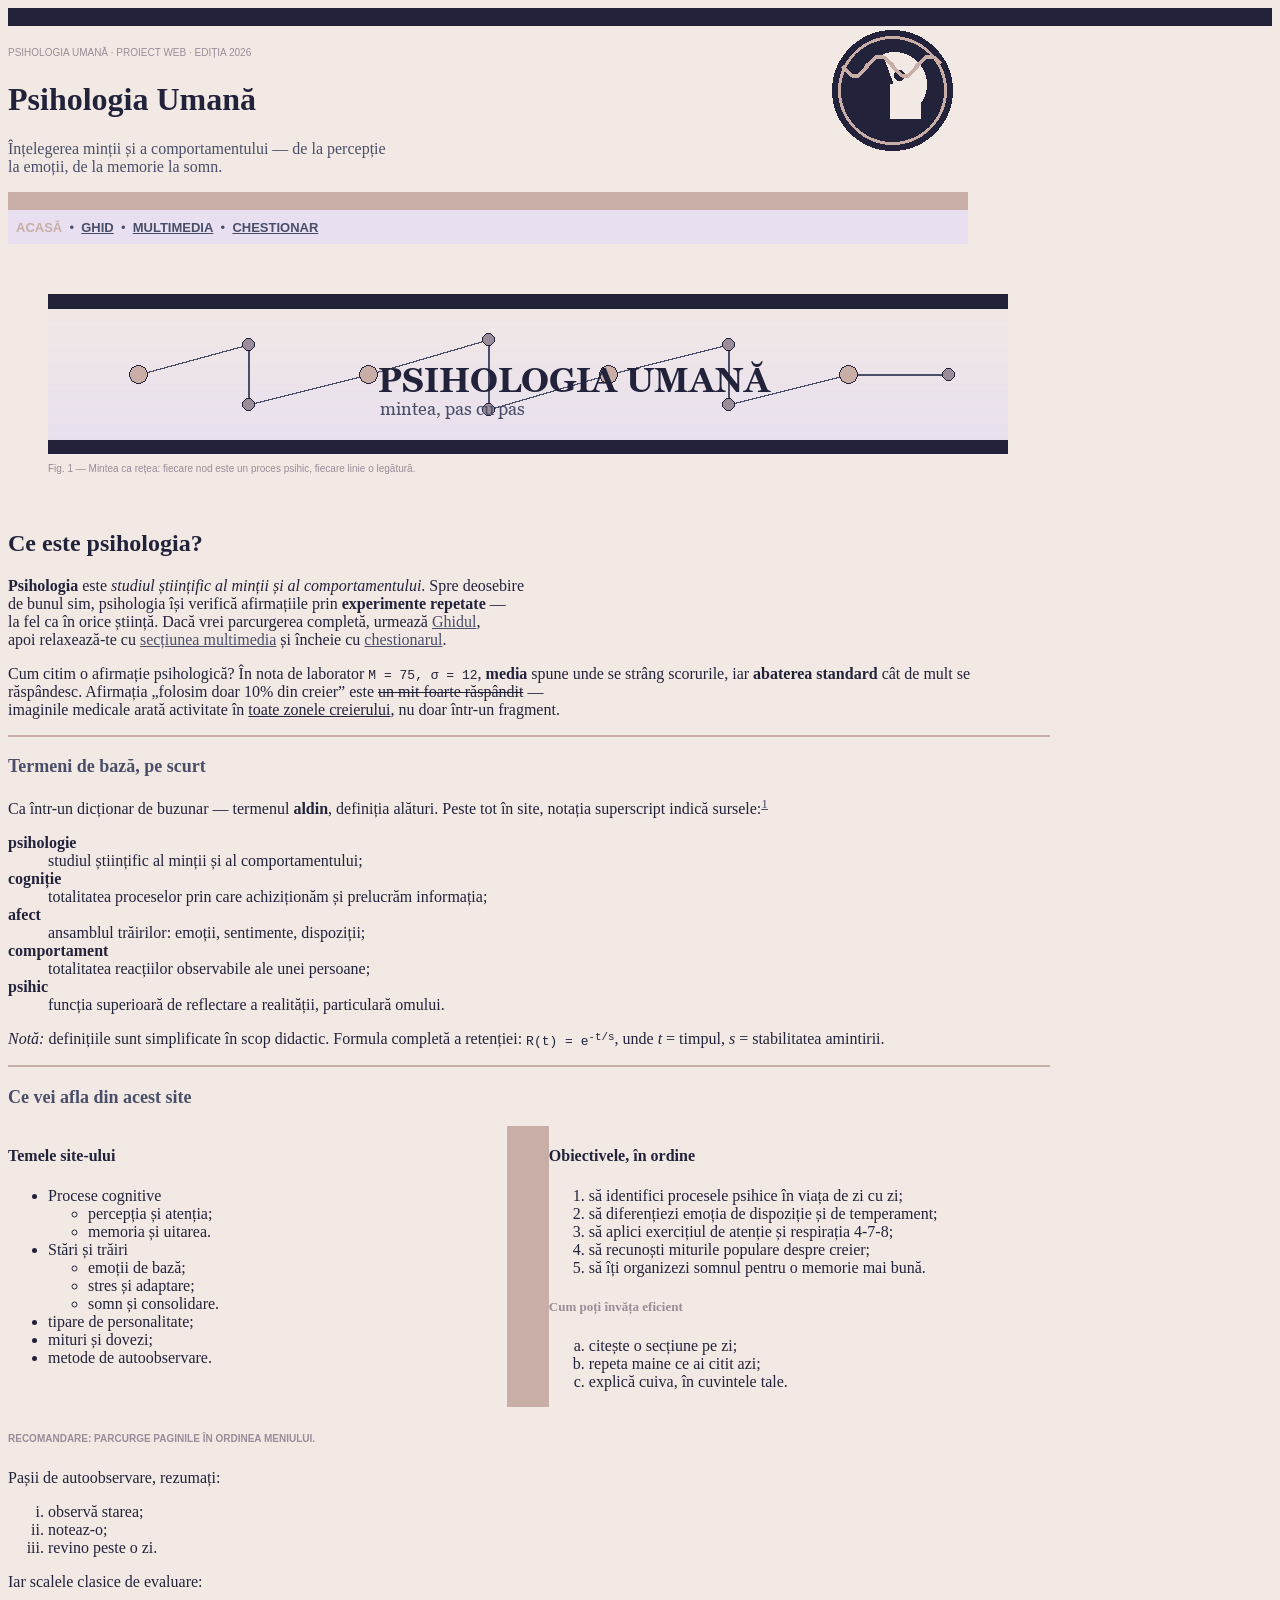
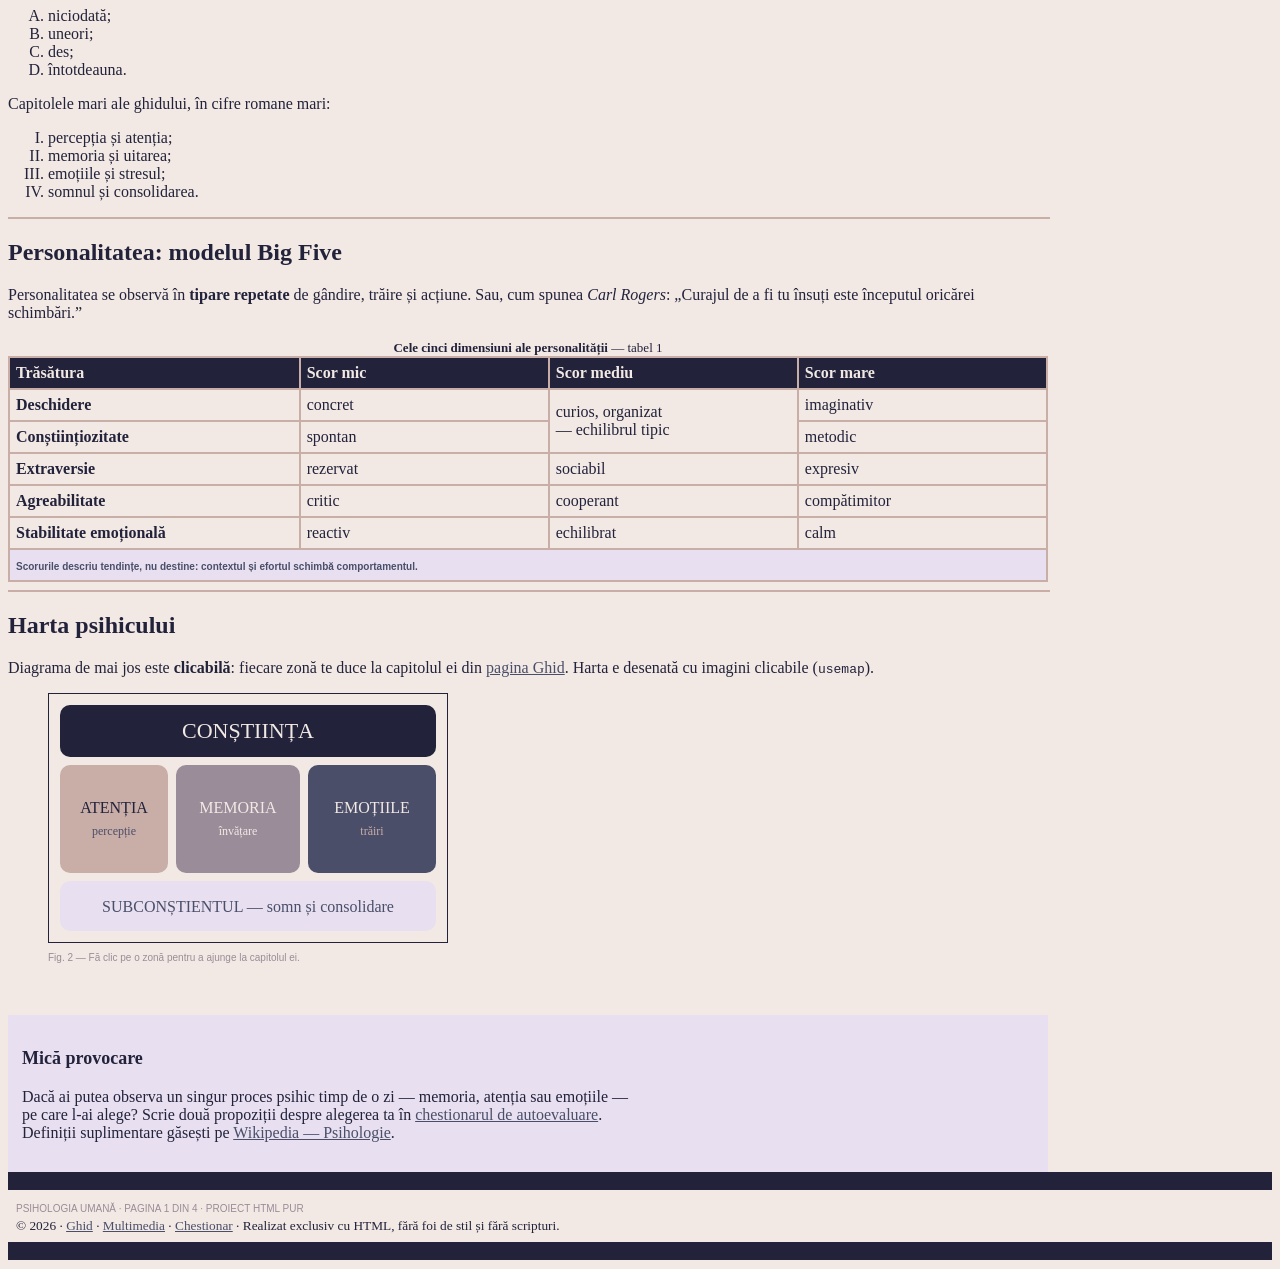
==== index.html @ d1f29d83 "First commit!" ====
<!DOCTYPE html>
<html lang="ro">
<head>
  <meta charset="UTF-8">
  <meta name="description" content="Psihologia Umană — site educațional despre minte, percepție, memorie, emoții și somn. Proiect HTML pur.">
  <meta name="author" content="Proiect individual — HTML">
  <meta name="keywords" content="psihologie, minte, percepție, memorie, emoții, somn">
  <title>Psihologia Umană — pagina principală</title>
</head>
<body bgcolor="#F2E9E4" text="#22223B" link="#4A4E69" vlink="#9A8C98" alink="#C9ADA7">

<!-- ================= BANDA SUPERIOARĂ ================= -->
<table width="100%" border="0" cellpadding="0" cellspacing="0" bgcolor="#22223B">
  <tr><td height="12">&nbsp;</td></tr>
</table>

<!-- ================= ANTETUL PAGINII ================= -->
<header>
  <table width="960" border="0" cellpadding="0" cellspacing="0">
    <tr valign="top">
      <td>
        <p><font face="Verdana, Arial, sans-serif" size="1" color="#9A8C98">PSIHOLOGIA UMANĂ &middot; PROIECT WEB &middot; EDIȚIA 2026</font></p>
        <h1><font face="Georgia, 'Times New Roman', serif" size="6" color="#22223B">Psihologia Umană</font></h1>
        <p><font face="Georgia, serif" size="3" color="#4A4E69">Înțelegerea minții și a comportamentului &mdash; de la percepție<br>la emoții, de la memorie la somn.</font></p>
      </td>
      <td width="140" align="left">
        <img src="imagini/sigla.png" alt="Sigla site-ului: profil de cap cu undă cerebrală" width="128" height="128" loading="eager">
      </td>
    </tr>
  </table>
  <table width="960" border="0" cellpadding="0" cellspacing="0">
    <tr><td width="180" height="4" bgcolor="#C9ADA7">&nbsp;</td></tr>
  </table>
</header>

<!-- ================= MENIUL COMUN DE NAVIGARE ================= -->
<nav>
  <table width="960" border="0" cellpadding="8" cellspacing="0" bgcolor="#E8E0F0">
    <tr>
      <td align="left">
        <font face="Verdana, Arial, sans-serif" size="2" color="#4A4E69">
          <strong><font color="#C9ADA7">ACASĂ</font></strong> &nbsp;&bull;&nbsp;
          <a href="ghid.html"><strong>GHID</strong></a> &nbsp;&bull;&nbsp;
          <a href="multimedia.html"><strong>MULTIMEDIA</strong></a> &nbsp;&bull;&nbsp;
          <a href="formular.html"><strong>CHESTIONAR</strong></a>
        </font>
      </td>
    </tr>
  </table>
</nav>

<!-- ================= CONȚINUTUL PRINCIPAL ================= -->
<main>
<table width="960" border="0" cellpadding="0" cellspacing="0">
<tr><td align="left">

  <p>&nbsp;</p>

  <figure>
    <img src="imagini/banner-minte.png" alt="Banner: rețea de noduri reprezentând rețelele neuronale ale minții" width="960" height="160" loading="eager">
    <figcaption><font face="Verdana, Arial, sans-serif" size="1" color="#9A8C98">Fig. 1 &mdash; Mintea ca rețea: fiecare nod este un proces psihic, fiecare linie o legătură.</font></figcaption>
  </figure>

  <p>&nbsp;</p>

  <!-- ===== SECȚIUNEA 1: CE ESTE PSIHOLOGIA? ===== -->
  <section id="prezentare">
    <h2><font face="Georgia, serif" size="5" color="#22223B">Ce este psihologia?</font></h2>
    <p align="left">
      <strong>Psihologia</strong> este <em>studiul științific al minții și al comportamentului</em>. Spre deosebire<br>
      de bunul sim, psihologia își verifică afirmațiile prin <strong>experimente repetate</strong> &mdash;<br>
      la fel ca în orice știință. Dacă vrei parcurgerea completă, urmează <a href="ghid.html">Ghidul</a>,<br>
      apoi relaxează-te cu <a href="multimedia.html">secțiunea multimedia</a> și încheie cu
      <a href="formular.html">chestionarul</a>.
    </p>
    <p align="left">
      Cum citim o afirmație psihologică? În nota de laborator <code>M = 75, &sigma; = 12</code>,
      <b>media</b> spune unde se strâng scorurile, iar <b>abaterea standard</b> cât de mult se răspândesc.
      Afirmația <q>folosim doar 10% din creier</q> este <s>un mit foarte răspândit</s> &mdash;<br>
      imaginile medicale arată activitate în <u>toate zonele creierului</u>, nu doar într-un fragment.
    </p>
  </section>

  <hr color="#C9ADA7" size="2" width="100%" noshade>

  <!-- ===== SECȚIUNEA 2: TERMENI DE BAZĂ ===== -->
  <section id="termeni">
    <h3><font face="Georgia, serif" size="4" color="#4A4E69">Termeni de bază, pe scurt</font></h3>
    <p align="left">
      Ca într-un dicționar de buzunar &mdash; termenul <b>aldin</b>, definiția alături.
      Peste tot în site, notația superscript indică sursele:<sup><a href="https://ro.wikipedia.org/wiki/Psihologie">1</a></sup>
    </p>
    <dl>
      <dt><strong>psihologie</strong></dt>
      <dd>studiul științific al minții și al comportamentului;</dd>
      <dt><strong>cogniție</strong></dt>
      <dd>totalitatea proceselor prin care achiziționăm și prelucrăm informația;</dd>
      <dt><strong>afect</strong></dt>
      <dd>ansamblul trăirilor: emoții, sentimente, dispoziții;</dd>
      <dt><strong>comportament</strong></dt>
      <dd>totalitatea reacțiilor observabile ale unei persoane;</dd>
      <dt><strong>psihic</strong></dt>
      <dd>funcția superioară de reflectare a realității, particulară omului.</dd>
    </dl>
    <p align="left">
      <i>Notă:</i> definițiile sunt simplificate în scop didactic. Formula completă a retenției:
      <code>R(t) = e<sup>-t/s</sup></code>, unde <i>t</i> = timpul, <i>s</i> = stabilitatea amintirii.
    </p>
  </section>

  <hr color="#C9ADA7" size="2" width="100%" noshade>

  <!-- ===== SECȚIUNEA 3: CE VEI AFLA (LISTE) ===== -->
  <section id="afla">
    <h3><font face="Georgia, serif" size="4" color="#4A4E69">Ce vei afla din acest site</font></h3>
    <table width="100%" border="0" cellpadding="0" cellspacing="0">
      <tr valign="top">
        <td width="48%">
          <h4><font face="Georgia, serif" size="3" color="#22223B">Temele site-ului</font></h4>
          <ul>
            <li>Procese cognitive
              <ul>
                <li>percepția și atenția;</li>
                <li>memoria și uitarea.</li>
              </ul>
            </li>
            <li>Stări și trăiri
              <ul>
                <li>emoții de bază;</li>
                <li>stres și adaptare;</li>
                <li>somn și consolidare.</li>
              </ul>
            </li>
            <li>tipare de personalitate;</li>
            <li>mituri și dovezi;</li>
            <li>metode de autoobservare.</li>
          </ul>
        </td>
        <td width="4%" bgcolor="#C9ADA7">&nbsp;</td>
        <td width="48%">
          <h4><font face="Georgia, serif" size="3" color="#22223B">Obiectivele, în ordine</font></h4>
          <ol type="1">
            <li>să identifici procesele psihice în viața de zi cu zi;</li>
            <li>să diferențiezi emoția de dispoziție și de temperament;</li>
            <li>să aplici exercițiul de atenție și respirația 4-7-8;</li>
            <li>să recunoști miturile populare despre creier;</li>
            <li>să îți organizezi somnul pentru o memorie mai bună.</li>
          </ol>
          <h5><font face="Georgia, serif" size="2" color="#9A8C98">Cum poți învăța eficient</font></h5>
          <ol type="a">
            <li>citește o secțiune pe zi;</li>
            <li>repeta maine ce ai citit azi;</li>
            <li>explică cuiva, în cuvintele tale.</li>
          </ol>
        </td>
      </tr>
    </table>
    <h6><font face="Verdana, Arial, sans-serif" size="1" color="#9A8C98">RECOMANDARE: PARCURGE PAGINILE ÎN ORDINEA MENIULUI.</font></h6>

    <p align="left">
      Pașii de autoobservare, rezumați:
    </p>
    <ol type="i">
      <li>observă starea;</li>
      <li>noteaz-o;</li>
      <li>revino peste o zi.</li>
    </ol>
    <p align="left">Iar scalele clasice de evaluare:</p>
    <ol type="A">
      <li>niciodată;</li>
      <li>uneori;</li>
      <li>des;</li>
      <li>întotdeauna.</li>
    </ol>
    <p align="left">Capitolele mari ale ghidului, în cifre romane mari:</p>
    <ol type="I">
      <li>percepția și atenția;</li>
      <li>memoria și uitarea;</li>
      <li>emoțiile și stresul;</li>
      <li>somnul și consolidarea.</li>
    </ol>
  </section>

  <hr color="#C9ADA7" size="2" width="100%" noshade>

  <!-- ===== SECȚIUNEA 4: PERSONALITATE (TABEL COMPLET) ===== -->
  <section id="personalitate">
    <h2><font face="Georgia, serif" size="5" color="#22223B">Personalitatea: modelul Big Five</font></h2>
    <p align="left">
      Personalitatea se observă în <strong>tipare repetate</strong> de gândire, trăire și acțiune.
      Sau, cum spunea <cite>Carl Rogers</cite>: <q>Curajul de a fi tu însuți este începutul oricărei schimbări.</q>
    </p>
    <table border="1" cellpadding="6" cellspacing="0" width="100%" bordercolor="#C9ADA7">
      <caption align="top"><font face="Georgia, serif" size="2" color="#22223B"><strong>Cele cinci dimensiuni ale personalității</strong> &mdash; tabel 1</font></caption>
      <colgroup>
        <col width="28%">
        <col width="24%">
        <col width="24%">
        <col width="24%">
      </colgroup>
      <thead>
        <tr bgcolor="#22223B">
          <th align="left"><font face="Georgia, serif" color="#F2E9E4">Trăsătura</font></th>
          <th align="left"><font face="Georgia, serif" color="#F2E9E4">Scor mic</font></th>
          <th align="left"><font face="Georgia, serif" color="#F2E9E4">Scor mediu</font></th>
          <th align="left"><font face="Georgia, serif" color="#F2E9E4">Scor mare</font></th>
        </tr>
      </thead>
      <tbody>
        <tr>
          <td><strong>Deschidere</strong></td>
          <td>concret</td>
          <td rowspan="2">curios, organizat<br>&mdash; echilibrul tipic</td>
          <td>imaginativ</td>
        </tr>
        <tr>
          <td><strong>Conștiințiozitate</strong></td>
          <td>spontan</td>
          <td>metodic</td>
        </tr>
        <tr>
          <td><strong>Extraversie</strong></td>
          <td>rezervat</td>
          <td>sociabil</td>
          <td>expresiv</td>
        </tr>
        <tr>
          <td><strong>Agreabilitate</strong></td>
          <td>critic</td>
          <td>cooperant</td>
          <td>compătimitor</td>
        </tr>
        <tr>
          <td><strong>Stabilitate emoțională</strong></td>
          <td>reactiv</td>
          <td>echilibrat</td>
          <td>calm</td>
        </tr>
        <tr>
          <th colspan="4" bgcolor="#E8E0F0" align="left"><font face="Verdana, Arial, sans-serif" size="1" color="#4A4E69">Scorurile descriu tendințe, nu destine: contextul și efortul schimbă comportamentul.</font></th>
        </tr>
      </tbody>
    </table>
  </section>

  <hr color="#C9ADA7" size="2" width="100%" noshade>

  <!-- ===== SECȚIUNEA 5: HARTA PSIHICULUI (IMAGINE CLICABILĂ) ===== -->
  <section id="harta">
    <h2><font face="Georgia, serif" size="5" color="#22223B">Harta psihicului</font></h2>
    <p align="left">
      Diagrama de mai jos este <strong>clicabilă</strong>: fiecare zonă te duce la capitolul ei din
      <a href="ghid.html">pagina Ghid</a>. Harta e desenată cu imagini clicabile (<code>usemap</code>).
    </p>
    <figure>
      <img src="imagini/harta-psihic.svg" alt="Harta psihicului: conștiința, atenția, memoria, emoțiile și subconștientul — zone clicabile" width="400" height="250" usemap="#harta-psihic" loading="lazy">
      <figcaption><font face="Verdana, Arial, sans-serif" size="1" color="#9A8C98">Fig. 2 &mdash; Fă clic pe o zonă pentru a ajunge la capitolul ei.</font></figcaption>
    </figure>
    <map name="harta-psihic">
      <area shape="rect" coords="12,12,388,64" href="ghid.html" alt="Conștiința" title="Conștiința — începutul ghidului">
      <area shape="rect" coords="12,72,120,180" href="ghid.html#perceptie" alt="Atenția" title="Atenția — percepție și atenție">
      <area shape="rect" coords="128,72,252,180" href="ghid.html#memorie" alt="Memoria" title="Memoria — memoria și uitarea">
      <area shape="rect" coords="260,72,388,180" href="ghid.html#emotii" alt="Emoțiile" title="Emoțiile — emoții și stres">
      <area shape="rect" coords="12,188,388,238" href="ghid.html#somn" alt="Subconștientul" title="Subconștientul — somn și consolidare">
    </map>
  </section>

  <p>&nbsp;</p>

  <!-- ===== SECȚIUNEA 6: PROVOCARE ===== -->
  <section id="provocare">
    <table width="100%" border="0" cellpadding="14" cellspacing="0" bgcolor="#E8E0F0">
      <tr>
        <td>
          <h3><font face="Georgia, serif" size="4" color="#22223B">Mică provocare</font></h3>
          <p align="left">
            Dacă ai putea observa un singur proces psihic timp de o zi &mdash; memoria, atenția sau emoțiile &mdash;<br>
            pe care l-ai alege? Scrie două propoziții despre alegerea ta în
            <a href="formular.html">chestionarul de autoevaluare</a>.<br>
            Definiții suplimentare găsești pe <a href="https://ro.wikipedia.org/wiki/Psihologie">Wikipedia &mdash; Psihologie</a>.
          </p>
        </td>
      </tr>
    </table>
  </section>

</td></tr>
</table>
</main>

<!-- ================= SUBSOLUL ================= -->
<footer>
  <table width="100%" border="0" cellpadding="0" cellspacing="0" bgcolor="#22223B">
    <tr><td height="8">&nbsp;</td></tr>
  </table>
  <table width="960" border="0" cellpadding="8" cellspacing="0">
    <tr>
      <td>
        <font face="Verdana, Arial, sans-serif" size="1" color="#9A8C98">PSIHOLOGIA UMANĂ &middot; PAGINA 1 DIN 4 &middot; PROIECT HTML PUR</font><br>
        <small>&copy; 2026 &middot; <a href="ghid.html">Ghid</a> &middot; <a href="multimedia.html">Multimedia</a> &middot; <a href="formular.html">Chestionar</a> &middot; Realizat exclusiv cu HTML, fără foi de stil și fără scripturi.</small>
      </td>
    </tr>
  </table>
  <table width="100%" border="0" cellpadding="0" cellspacing="0" bgcolor="#22223B">
    <tr><td height="8">&nbsp;</td></tr>
  </table>
</footer>

</body>
</html>
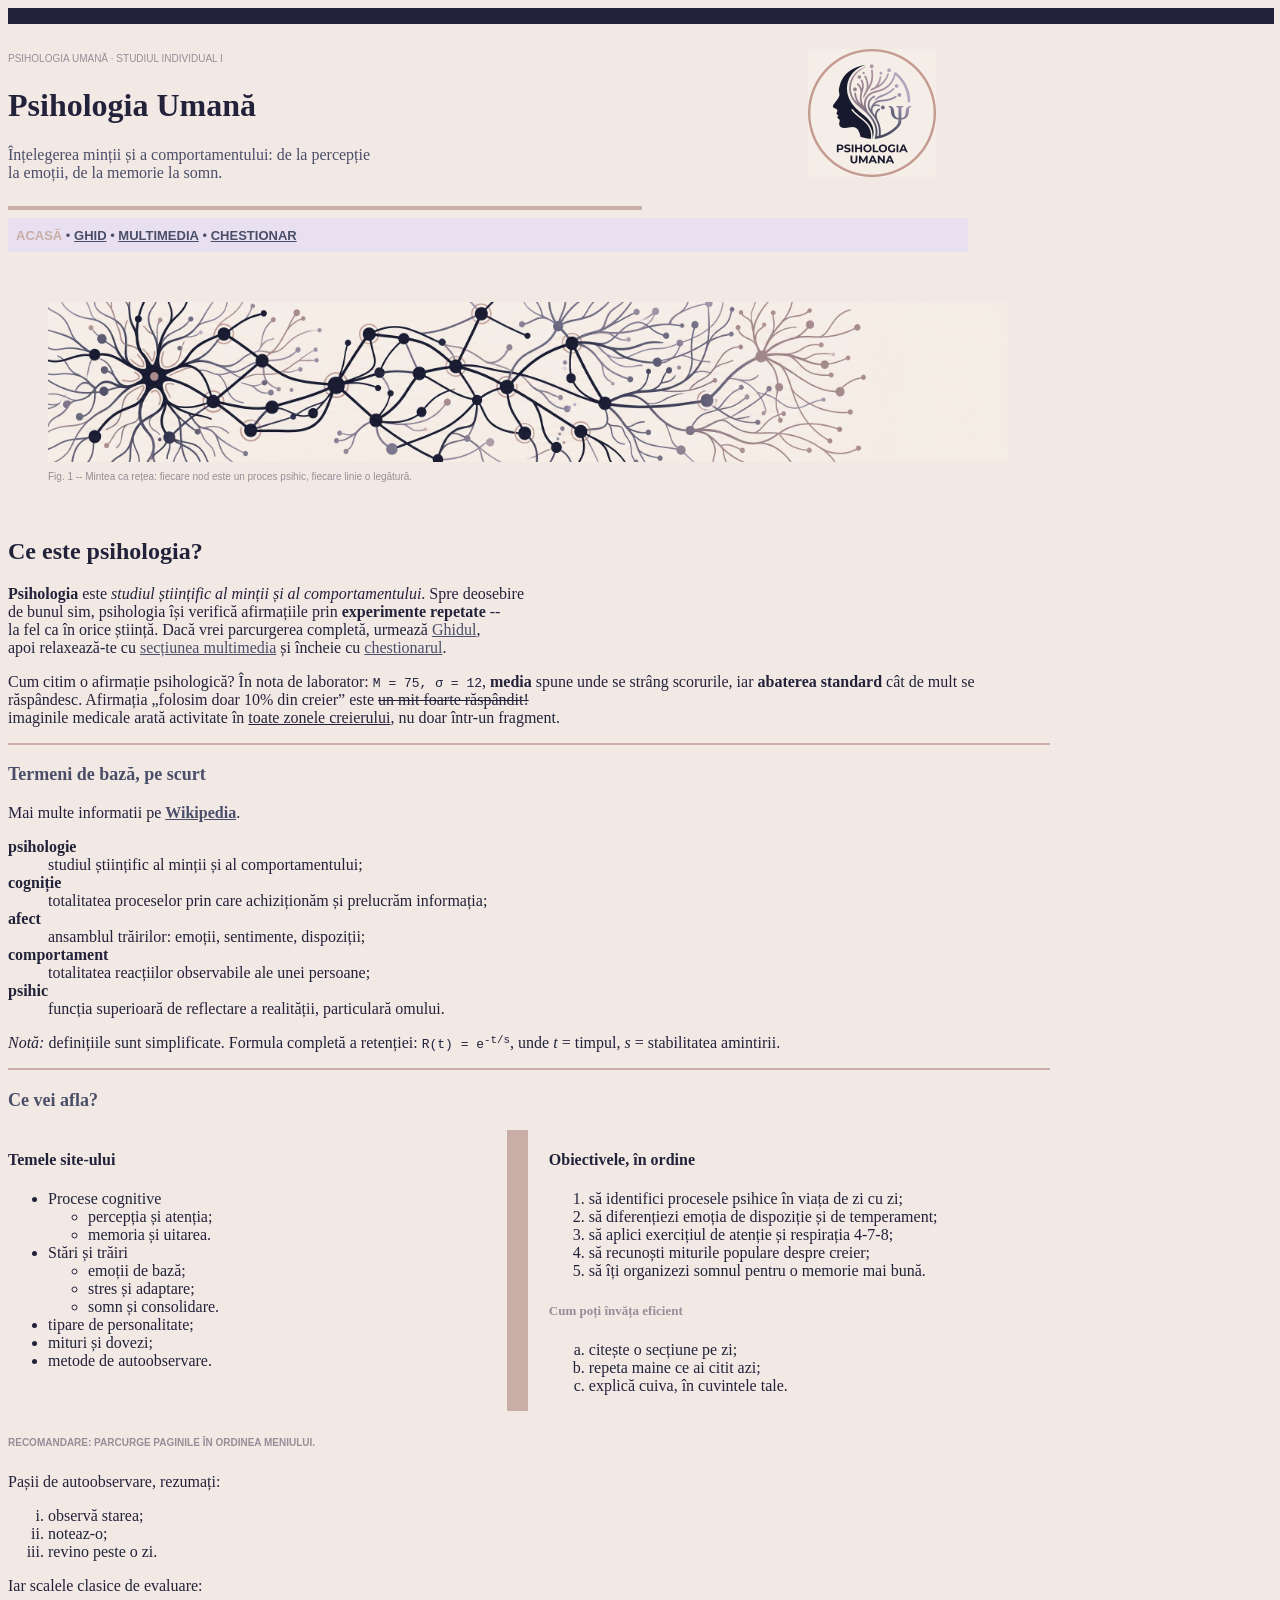
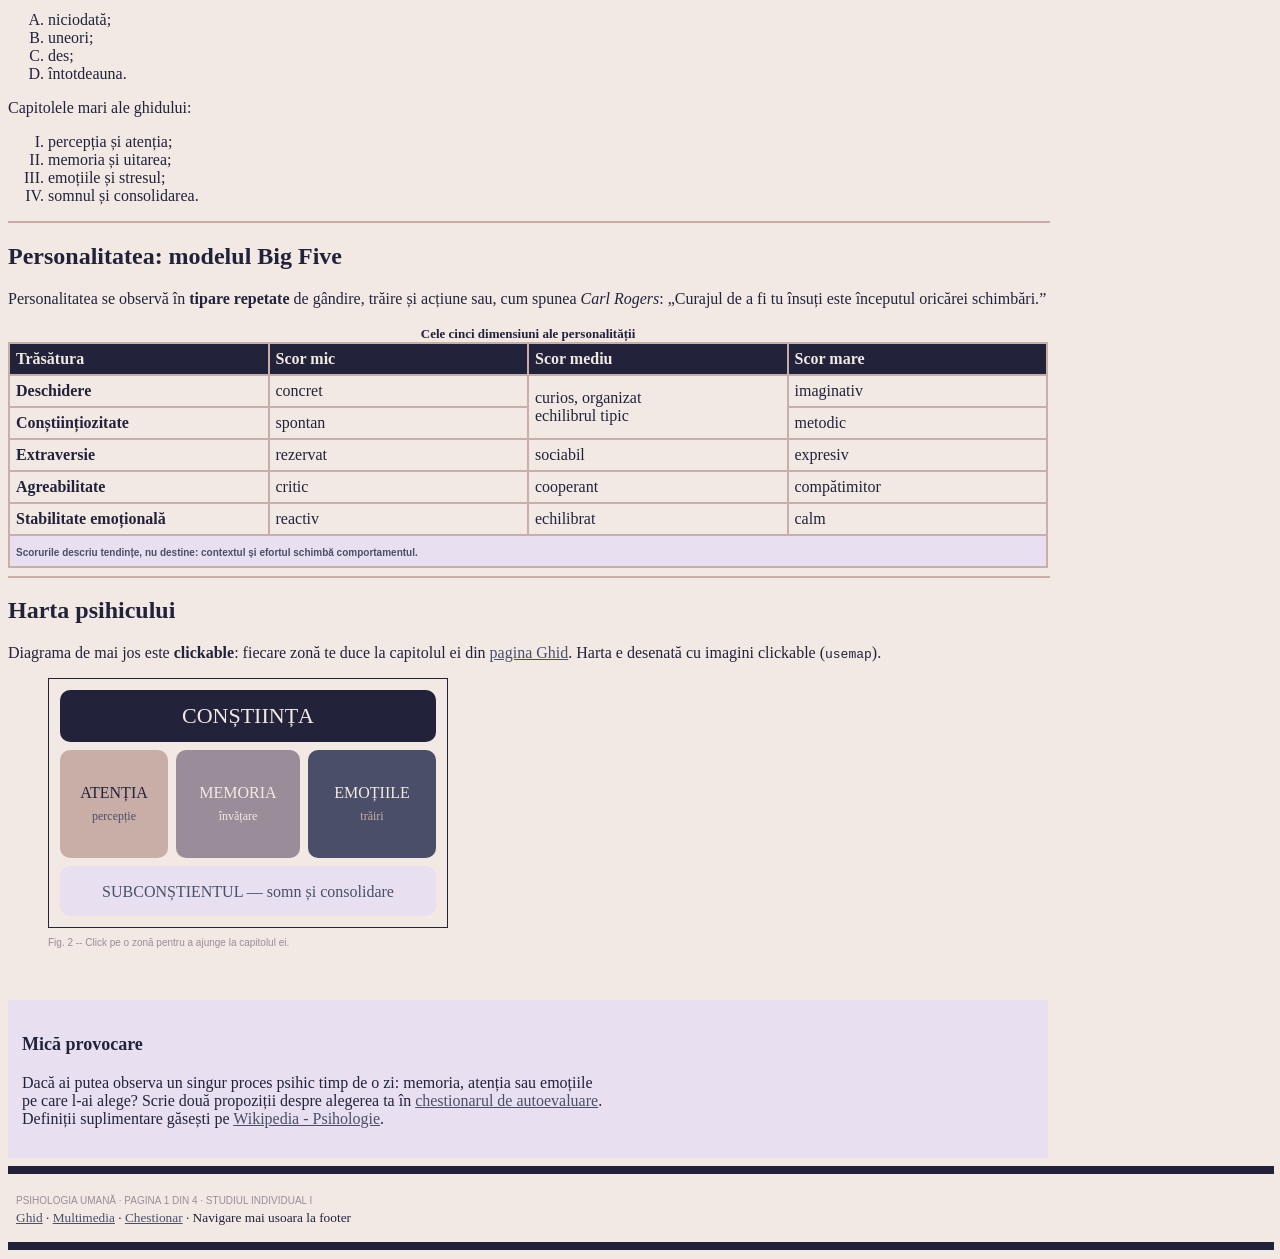
==== commit 438d5570: "Final Studiu" ====
--- a/index.html
+++ b/index.html
@@ -2,35 +2,28 @@
 <html lang="ro">
 <head>
   <meta charset="UTF-8">
-  <meta name="description" content="Psihologia Umană — site educațional despre minte, percepție, memorie, emoții și somn. Proiect HTML pur.">
-  <meta name="author" content="Proiect individual — HTML">
-  <meta name="keywords" content="psihologie, minte, percepție, memorie, emoții, somn">
-  <title>Psihologia Umană — pagina principală</title>
+  <title>Psihologia Umană - pagina principală</title>
 </head>
 <body bgcolor="#F2E9E4" text="#22223B" link="#4A4E69" vlink="#9A8C98" alink="#C9ADA7">
 
 <!-- ================= BANDA SUPERIOARĂ ================= -->
-<table width="100%" border="0" cellpadding="0" cellspacing="0" bgcolor="#22223B">
-  <tr><td height="12">&nbsp;</td></tr>
-</table>
+<hr color="#22223B" size="16" width="100%">
 
 <!-- ================= ANTETUL PAGINII ================= -->
 <header>
   <table width="960" border="0" cellpadding="0" cellspacing="0">
-    <tr valign="top">
+    <tr>
       <td>
-        <p><font face="Verdana, Arial, sans-serif" size="1" color="#9A8C98">PSIHOLOGIA UMANĂ &middot; PROIECT WEB &middot; EDIȚIA 2026</font></p>
+        <p><font face="Verdana, Arial, sans-serif" size="1" color="#9A8C98">PSIHOLOGIA UMANĂ &middot; STUDIUL INDIVIDUAL I</font></p>
         <h1><font face="Georgia, 'Times New Roman', serif" size="6" color="#22223B">Psihologia Umană</font></h1>
-        <p><font face="Georgia, serif" size="3" color="#4A4E69">Înțelegerea minții și a comportamentului &mdash; de la percepție<br>la emoții, de la memorie la somn.</font></p>
-      </td>
-      <td width="140" align="left">
-        <img src="imagini/sigla.png" alt="Sigla site-ului: profil de cap cu undă cerebrală" width="128" height="128" loading="eager">
+        <p><font face="Georgia, serif" size="3" color="#4A4E69">Înțelegerea minții și a comportamentului: de la percepție<br>la emoții, de la memorie la somn.</font></p>
+      </td>
+      <td width="160" align="left">
+        <img src="imagini/sigla.jpg" alt="Sigla site-ului" width="128" height="128" loading="eager">
       </td>
     </tr>
   </table>
-  <table width="960" border="0" cellpadding="0" cellspacing="0">
-    <tr><td width="180" height="4" bgcolor="#C9ADA7">&nbsp;</td></tr>
-  </table>
+  <hr color="#C9ADA7" size="4" width="50%" align="left">
 </header>
 
 <!-- ================= MENIUL COMUN DE NAVIGARE ================= -->
@@ -39,9 +32,9 @@
     <tr>
       <td align="left">
         <font face="Verdana, Arial, sans-serif" size="2" color="#4A4E69">
-          <strong><font color="#C9ADA7">ACASĂ</font></strong> &nbsp;&bull;&nbsp;
-          <a href="ghid.html"><strong>GHID</strong></a> &nbsp;&bull;&nbsp;
-          <a href="multimedia.html"><strong>MULTIMEDIA</strong></a> &nbsp;&bull;&nbsp;
+          <strong><font color="#C9ADA7">ACASĂ</font></strong> &bull;
+          <a href="ghid.html"><strong>GHID</strong></a> &bull;
+          <a href="multimedia.html"><strong>MULTIMEDIA</strong></a> &bull;
           <a href="formular.html"><strong>CHESTIONAR</strong></a>
         </font>
       </td>
@@ -54,65 +47,64 @@
 <table width="960" border="0" cellpadding="0" cellspacing="0">
 <tr><td align="left">
 
-  <p>&nbsp;</p>
+  <p><br></p>
 
   <figure>
-    <img src="imagini/banner-minte.png" alt="Banner: rețea de noduri reprezentând rețelele neuronale ale minții" width="960" height="160" loading="eager">
-    <figcaption><font face="Verdana, Arial, sans-serif" size="1" color="#9A8C98">Fig. 1 &mdash; Mintea ca rețea: fiecare nod este un proces psihic, fiecare linie o legătură.</font></figcaption>
+    <img src="imagini/banner-minte.jpg" alt="Banner: rețea de noduri" width="960" height="160" loading="eager">
+    <figcaption><font face="Verdana, Arial, sans-serif" size="1" color="#9A8C98">Fig. 1 -- Mintea ca rețea: fiecare nod este un proces psihic, fiecare linie o legătură.</font></figcaption>
   </figure>
 
-  <p>&nbsp;</p>
+  <p><br></p>
 
   <!-- ===== SECȚIUNEA 1: CE ESTE PSIHOLOGIA? ===== -->
   <section id="prezentare">
     <h2><font face="Georgia, serif" size="5" color="#22223B">Ce este psihologia?</font></h2>
     <p align="left">
       <strong>Psihologia</strong> este <em>studiul științific al minții și al comportamentului</em>. Spre deosebire<br>
-      de bunul sim, psihologia își verifică afirmațiile prin <strong>experimente repetate</strong> &mdash;<br>
+      de bunul sim, psihologia își verifică afirmațiile prin <strong>experimente repetate</strong> --<br>
       la fel ca în orice știință. Dacă vrei parcurgerea completă, urmează <a href="ghid.html">Ghidul</a>,<br>
       apoi relaxează-te cu <a href="multimedia.html">secțiunea multimedia</a> și încheie cu
       <a href="formular.html">chestionarul</a>.
     </p>
     <p align="left">
-      Cum citim o afirmație psihologică? În nota de laborator <code>M = 75, &sigma; = 12</code>,
+      Cum citim o afirmație psihologică? În nota de laborator: <code>M = 75, &sigma; = 12</code>,
       <b>media</b> spune unde se strâng scorurile, iar <b>abaterea standard</b> cât de mult se răspândesc.
-      Afirmația <q>folosim doar 10% din creier</q> este <s>un mit foarte răspândit</s> &mdash;<br>
+      Afirmația <q>folosim doar 10% din creier</q> este <s>un mit foarte răspândit!</s><br>
       imaginile medicale arată activitate în <u>toate zonele creierului</u>, nu doar într-un fragment.
     </p>
   </section>
 
-  <hr color="#C9ADA7" size="2" width="100%" noshade>
+  <hr color="#C9ADA7" size="2" width="100%">
 
   <!-- ===== SECȚIUNEA 2: TERMENI DE BAZĂ ===== -->
   <section id="termeni">
     <h3><font face="Georgia, serif" size="4" color="#4A4E69">Termeni de bază, pe scurt</font></h3>
     <p align="left">
-      Ca într-un dicționar de buzunar &mdash; termenul <b>aldin</b>, definiția alături.
-      Peste tot în site, notația superscript indică sursele:<sup><a href="https://ro.wikipedia.org/wiki/Psihologie">1</a></sup>
+      Mai multe informatii pe <a href="https://ro.wikipedia.org/wiki/Psihologie"><strong>Wikipedia</strong></a>.
     </p>
     <dl>
       <dt><strong>psihologie</strong></dt>
-      <dd>studiul științific al minții și al comportamentului;</dd>
+        <dd>studiul științific al minții și al comportamentului;</dd>
       <dt><strong>cogniție</strong></dt>
-      <dd>totalitatea proceselor prin care achiziționăm și prelucrăm informația;</dd>
+       <dd>totalitatea proceselor prin care achiziționăm și prelucrăm informația;</dd>
       <dt><strong>afect</strong></dt>
-      <dd>ansamblul trăirilor: emoții, sentimente, dispoziții;</dd>
+       <dd>ansamblul trăirilor: emoții, sentimente, dispoziții;</dd>
       <dt><strong>comportament</strong></dt>
-      <dd>totalitatea reacțiilor observabile ale unei persoane;</dd>
+        <dd>totalitatea reacțiilor observabile ale unei persoane;</dd>
       <dt><strong>psihic</strong></dt>
-      <dd>funcția superioară de reflectare a realității, particulară omului.</dd>
+        <dd>funcția superioară de reflectare a realității, particulară omului.</dd>
     </dl>
     <p align="left">
-      <i>Notă:</i> definițiile sunt simplificate în scop didactic. Formula completă a retenției:
+      <i>Notă:</i> definițiile sunt simplificate. Formula completă a retenției:
       <code>R(t) = e<sup>-t/s</sup></code>, unde <i>t</i> = timpul, <i>s</i> = stabilitatea amintirii.
     </p>
   </section>
 
-  <hr color="#C9ADA7" size="2" width="100%" noshade>
+  <hr color="#C9ADA7" size="2" width="100%">
 
   <!-- ===== SECȚIUNEA 3: CE VEI AFLA (LISTE) ===== -->
   <section id="afla">
-    <h3><font face="Georgia, serif" size="4" color="#4A4E69">Ce vei afla din acest site</font></h3>
+    <h3><font face="Georgia, serif" size="4" color="#4A4E69">Ce vei afla?</font></h3>
     <table width="100%" border="0" cellpadding="0" cellspacing="0">
       <tr valign="top">
         <td width="48%">
@@ -136,7 +128,8 @@
             <li>metode de autoobservare.</li>
           </ul>
         </td>
-        <td width="4%" bgcolor="#C9ADA7">&nbsp;</td>
+        <td width="2%" bgcolor="#C9ADA7"></td>
+        <td width="2%"></td>
         <td width="48%">
           <h4><font face="Georgia, serif" size="3" color="#22223B">Obiectivele, în ordine</font></h4>
           <ol type="1">
@@ -172,7 +165,7 @@
       <li>des;</li>
       <li>întotdeauna.</li>
     </ol>
-    <p align="left">Capitolele mari ale ghidului, în cifre romane mari:</p>
+    <p align="left">Capitolele mari ale ghidului:</p>
     <ol type="I">
       <li>percepția și atenția;</li>
       <li>memoria și uitarea;</li>
@@ -181,19 +174,18 @@
     </ol>
   </section>
 
-  <hr color="#C9ADA7" size="2" width="100%" noshade>
+  <hr color="#C9ADA7" size="2" width="100%">
 
   <!-- ===== SECȚIUNEA 4: PERSONALITATE (TABEL COMPLET) ===== -->
   <section id="personalitate">
     <h2><font face="Georgia, serif" size="5" color="#22223B">Personalitatea: modelul Big Five</font></h2>
     <p align="left">
-      Personalitatea se observă în <strong>tipare repetate</strong> de gândire, trăire și acțiune.
-      Sau, cum spunea <cite>Carl Rogers</cite>: <q>Curajul de a fi tu însuți este începutul oricărei schimbări.</q>
+      Personalitatea se observă în <strong>tipare repetate</strong> de gândire, trăire și acțiune sau, cum spunea <cite>Carl Rogers</cite>: <q>Curajul de a fi tu însuți este începutul oricărei schimbări.</q>
     </p>
     <table border="1" cellpadding="6" cellspacing="0" width="100%" bordercolor="#C9ADA7">
-      <caption align="top"><font face="Georgia, serif" size="2" color="#22223B"><strong>Cele cinci dimensiuni ale personalității</strong> &mdash; tabel 1</font></caption>
+      <caption align="top"><font face="Georgia, serif" size="2" color="#22223B"><strong>Cele cinci dimensiuni ale personalității</strong></font></caption>
       <colgroup>
-        <col width="28%">
+        <col width="24%">
         <col width="24%">
         <col width="24%">
         <col width="24%">
@@ -210,7 +202,7 @@
         <tr>
           <td><strong>Deschidere</strong></td>
           <td>concret</td>
-          <td rowspan="2">curios, organizat<br>&mdash; echilibrul tipic</td>
+          <td rowspan="2">curios, organizat<br> echilibrul tipic</td>
           <td>imaginativ</td>
         </tr>
         <tr>
@@ -243,29 +235,29 @@
     </table>
   </section>
 
-  <hr color="#C9ADA7" size="2" width="100%" noshade>
+  <hr color="#C9ADA7" size="2" width="100%">
 
   <!-- ===== SECȚIUNEA 5: HARTA PSIHICULUI (IMAGINE CLICABILĂ) ===== -->
   <section id="harta">
     <h2><font face="Georgia, serif" size="5" color="#22223B">Harta psihicului</font></h2>
     <p align="left">
-      Diagrama de mai jos este <strong>clicabilă</strong>: fiecare zonă te duce la capitolul ei din
-      <a href="ghid.html">pagina Ghid</a>. Harta e desenată cu imagini clicabile (<code>usemap</code>).
+      Diagrama de mai jos este <strong>clickable</strong>: fiecare zonă te duce la capitolul ei din
+      <a href="ghid.html">pagina Ghid</a>. Harta e desenată cu imagini clickable (<code>usemap</code>).
     </p>
     <figure>
-      <img src="imagini/harta-psihic.svg" alt="Harta psihicului: conștiința, atenția, memoria, emoțiile și subconștientul — zone clicabile" width="400" height="250" usemap="#harta-psihic" loading="lazy">
-      <figcaption><font face="Verdana, Arial, sans-serif" size="1" color="#9A8C98">Fig. 2 &mdash; Fă clic pe o zonă pentru a ajunge la capitolul ei.</font></figcaption>
+      <img src="imagini/harta-psihic.svg" alt="Harta psihicului: conștiința, atenția, memoria, emoțiile și subconștientul cu zone clickable" width="400" height="250" usemap="#harta-psihic" loading="lazy">
+      <figcaption><font face="Verdana, Arial, sans-serif" size="1" color="#9A8C98">Fig. 2 -- Click pe o zonă pentru a ajunge la capitolul ei.</font></figcaption>
     </figure>
     <map name="harta-psihic">
-      <area shape="rect" coords="12,12,388,64" href="ghid.html" alt="Conștiința" title="Conștiința — începutul ghidului">
-      <area shape="rect" coords="12,72,120,180" href="ghid.html#perceptie" alt="Atenția" title="Atenția — percepție și atenție">
-      <area shape="rect" coords="128,72,252,180" href="ghid.html#memorie" alt="Memoria" title="Memoria — memoria și uitarea">
-      <area shape="rect" coords="260,72,388,180" href="ghid.html#emotii" alt="Emoțiile" title="Emoțiile — emoții și stres">
-      <area shape="rect" coords="12,188,388,238" href="ghid.html#somn" alt="Subconștientul" title="Subconștientul — somn și consolidare">
+      <area shape="rect" coords="12,12,388,64" href="ghid.html" alt="Conștiința" title="Conștiința">
+      <area shape="rect" coords="12,72,120,180" href="ghid.html#perceptie" alt="Atenția" title="Atenția">
+      <area shape="rect" coords="128,72,252,180" href="ghid.html#memorie" alt="Memoria" title="Memoria">
+      <area shape="rect" coords="260,72,388,180" href="ghid.html#emotii" alt="Emoțiile" title="Emoțiile">
+      <area shape="rect" coords="12,188,388,238" href="ghid.html#somn" alt="Subconștientul" title="Subconștientul">
     </map>
   </section>
 
-  <p>&nbsp;</p>
+  <p><br></p>
 
   <!-- ===== SECȚIUNEA 6: PROVOCARE ===== -->
   <section id="provocare">
@@ -274,10 +266,10 @@
         <td>
           <h3><font face="Georgia, serif" size="4" color="#22223B">Mică provocare</font></h3>
           <p align="left">
-            Dacă ai putea observa un singur proces psihic timp de o zi &mdash; memoria, atenția sau emoțiile &mdash;<br>
+            Dacă ai putea observa un singur proces psihic timp de o zi: memoria, atenția sau emoțiile<br>
             pe care l-ai alege? Scrie două propoziții despre alegerea ta în
             <a href="formular.html">chestionarul de autoevaluare</a>.<br>
-            Definiții suplimentare găsești pe <a href="https://ro.wikipedia.org/wiki/Psihologie">Wikipedia &mdash; Psihologie</a>.
+            Definiții suplimentare găsești pe <a href="https://ro.wikipedia.org/wiki/Psihologie">Wikipedia - Psihologie</a>.
           </p>
         </td>
       </tr>
@@ -290,20 +282,16 @@
 
 <!-- ================= SUBSOLUL ================= -->
 <footer>
-  <table width="100%" border="0" cellpadding="0" cellspacing="0" bgcolor="#22223B">
-    <tr><td height="8">&nbsp;</td></tr>
-  </table>
+  <hr color="#22223B" size="8" width="100%" align="left">
   <table width="960" border="0" cellpadding="8" cellspacing="0">
     <tr>
       <td>
-        <font face="Verdana, Arial, sans-serif" size="1" color="#9A8C98">PSIHOLOGIA UMANĂ &middot; PAGINA 1 DIN 4 &middot; PROIECT HTML PUR</font><br>
-        <small>&copy; 2026 &middot; <a href="ghid.html">Ghid</a> &middot; <a href="multimedia.html">Multimedia</a> &middot; <a href="formular.html">Chestionar</a> &middot; Realizat exclusiv cu HTML, fără foi de stil și fără scripturi.</small>
+        <font face="Verdana, Arial, sans-serif" size="1" color="#9A8C98">PSIHOLOGIA UMANĂ &middot; PAGINA 1 DIN 4 &middot; STUDIUL INDIVIDUAL I</font><br>
+        <small><a href="ghid.html">Ghid</a> &middot; <a href="multimedia.html">Multimedia</a> &middot; <a href="formular.html">Chestionar</a> &middot; Navigare mai usoara la footer</small>
       </td>
     </tr>
   </table>
-  <table width="100%" border="0" cellpadding="0" cellspacing="0" bgcolor="#22223B">
-    <tr><td height="8">&nbsp;</td></tr>
-  </table>
+  <hr color="#22223B" size="8" width="100%" align="left">
 </footer>
 
 </body>
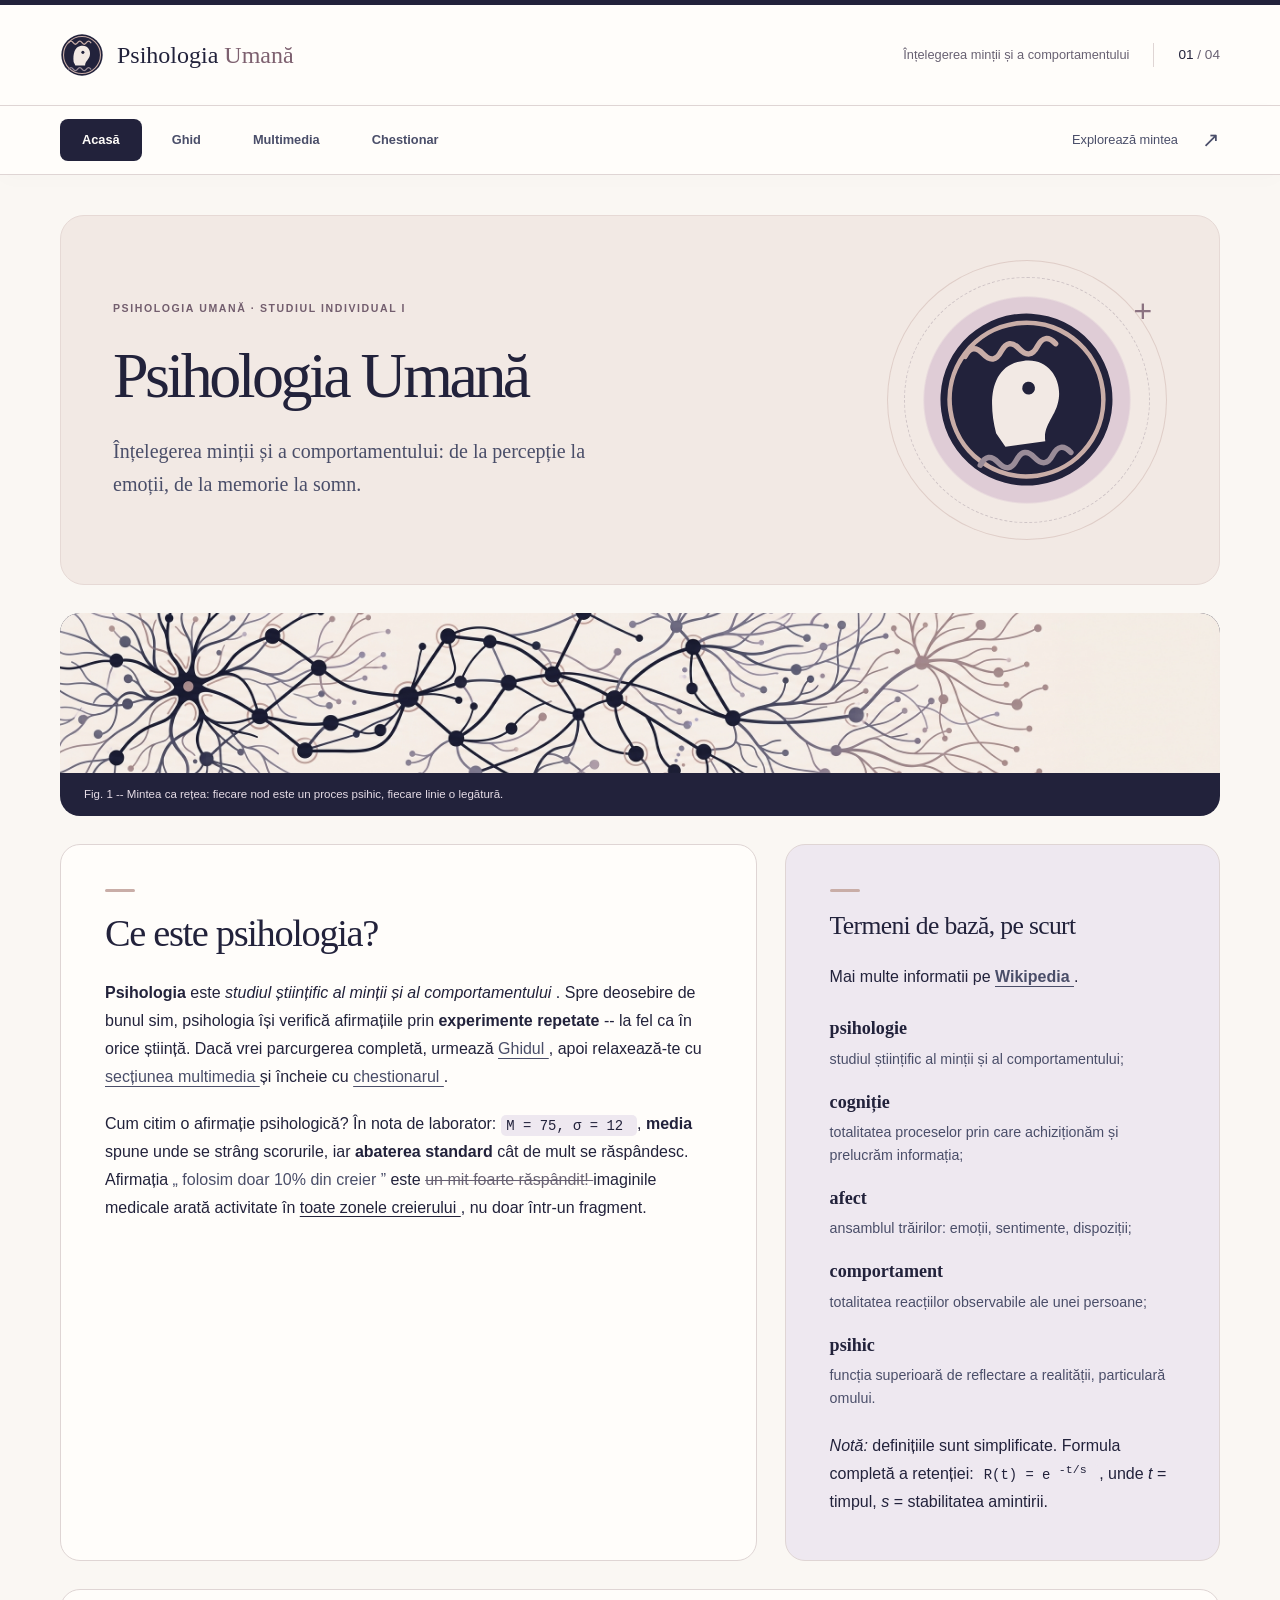
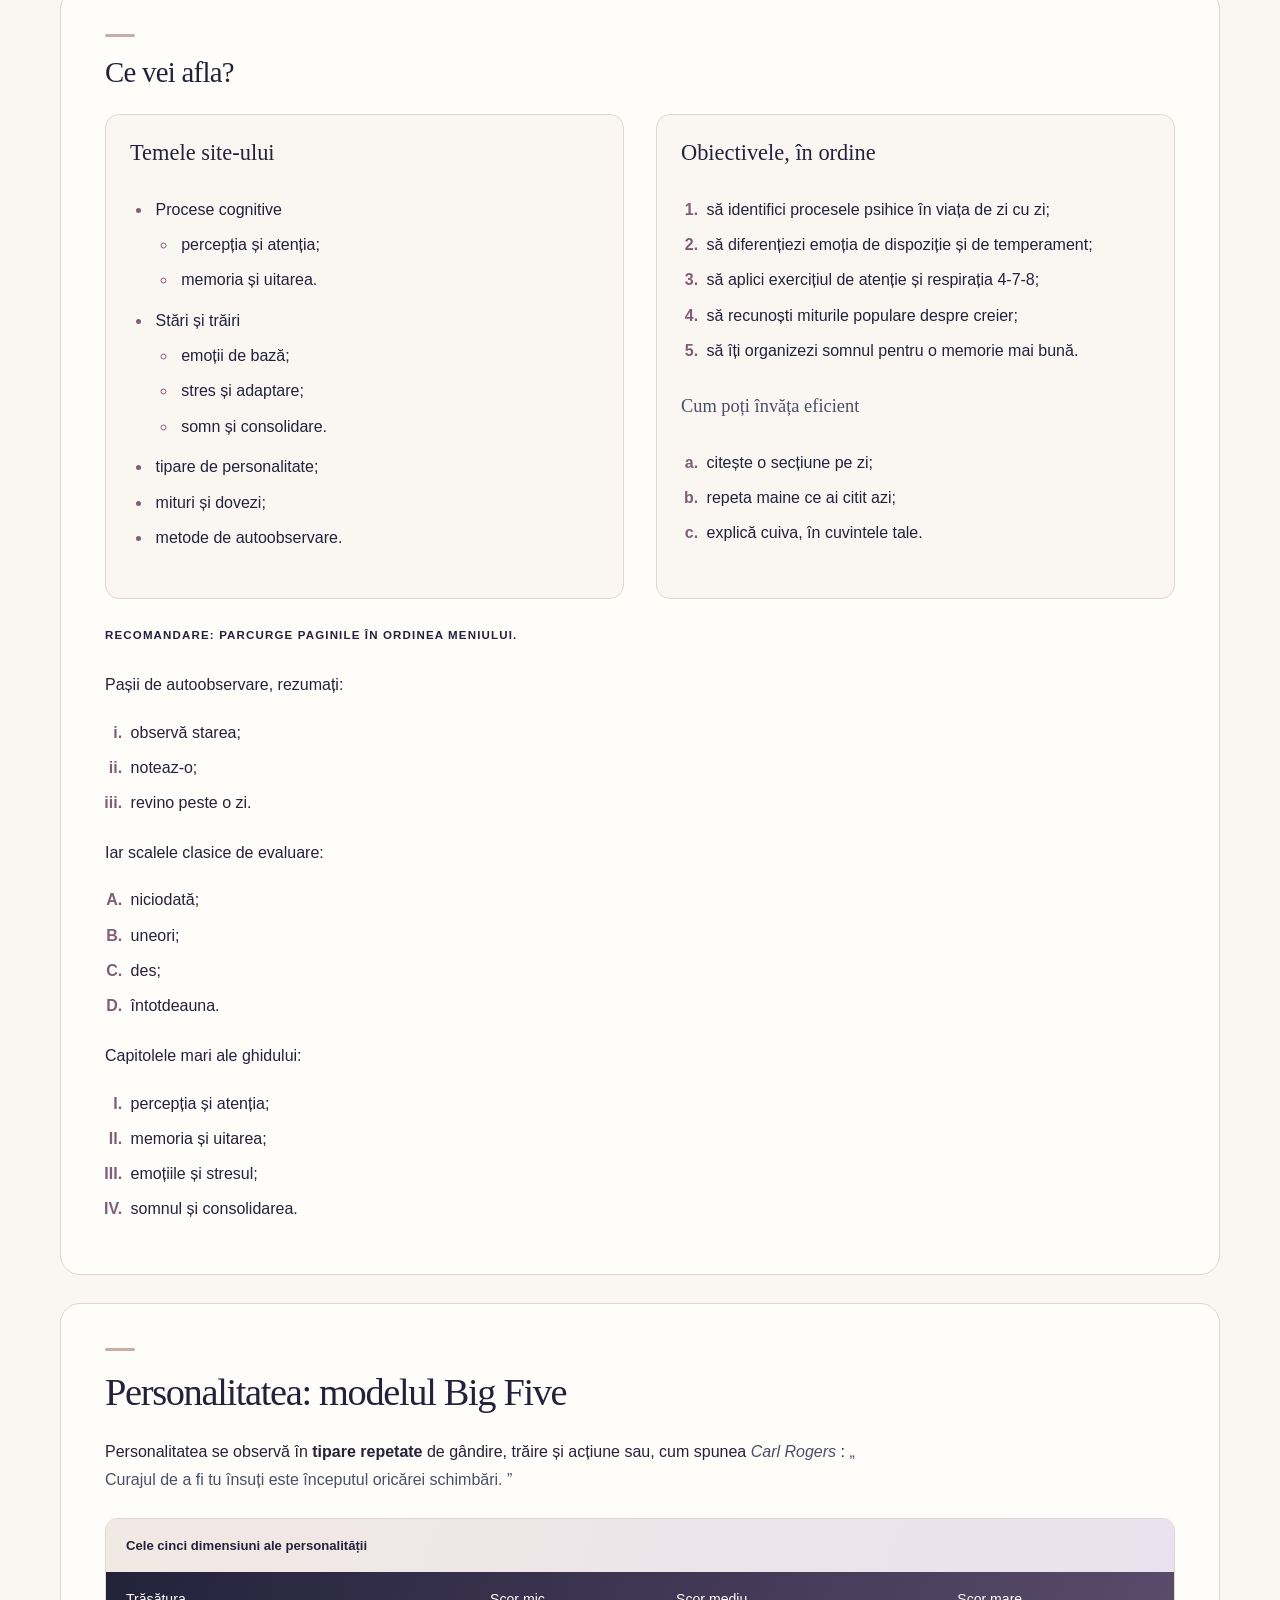
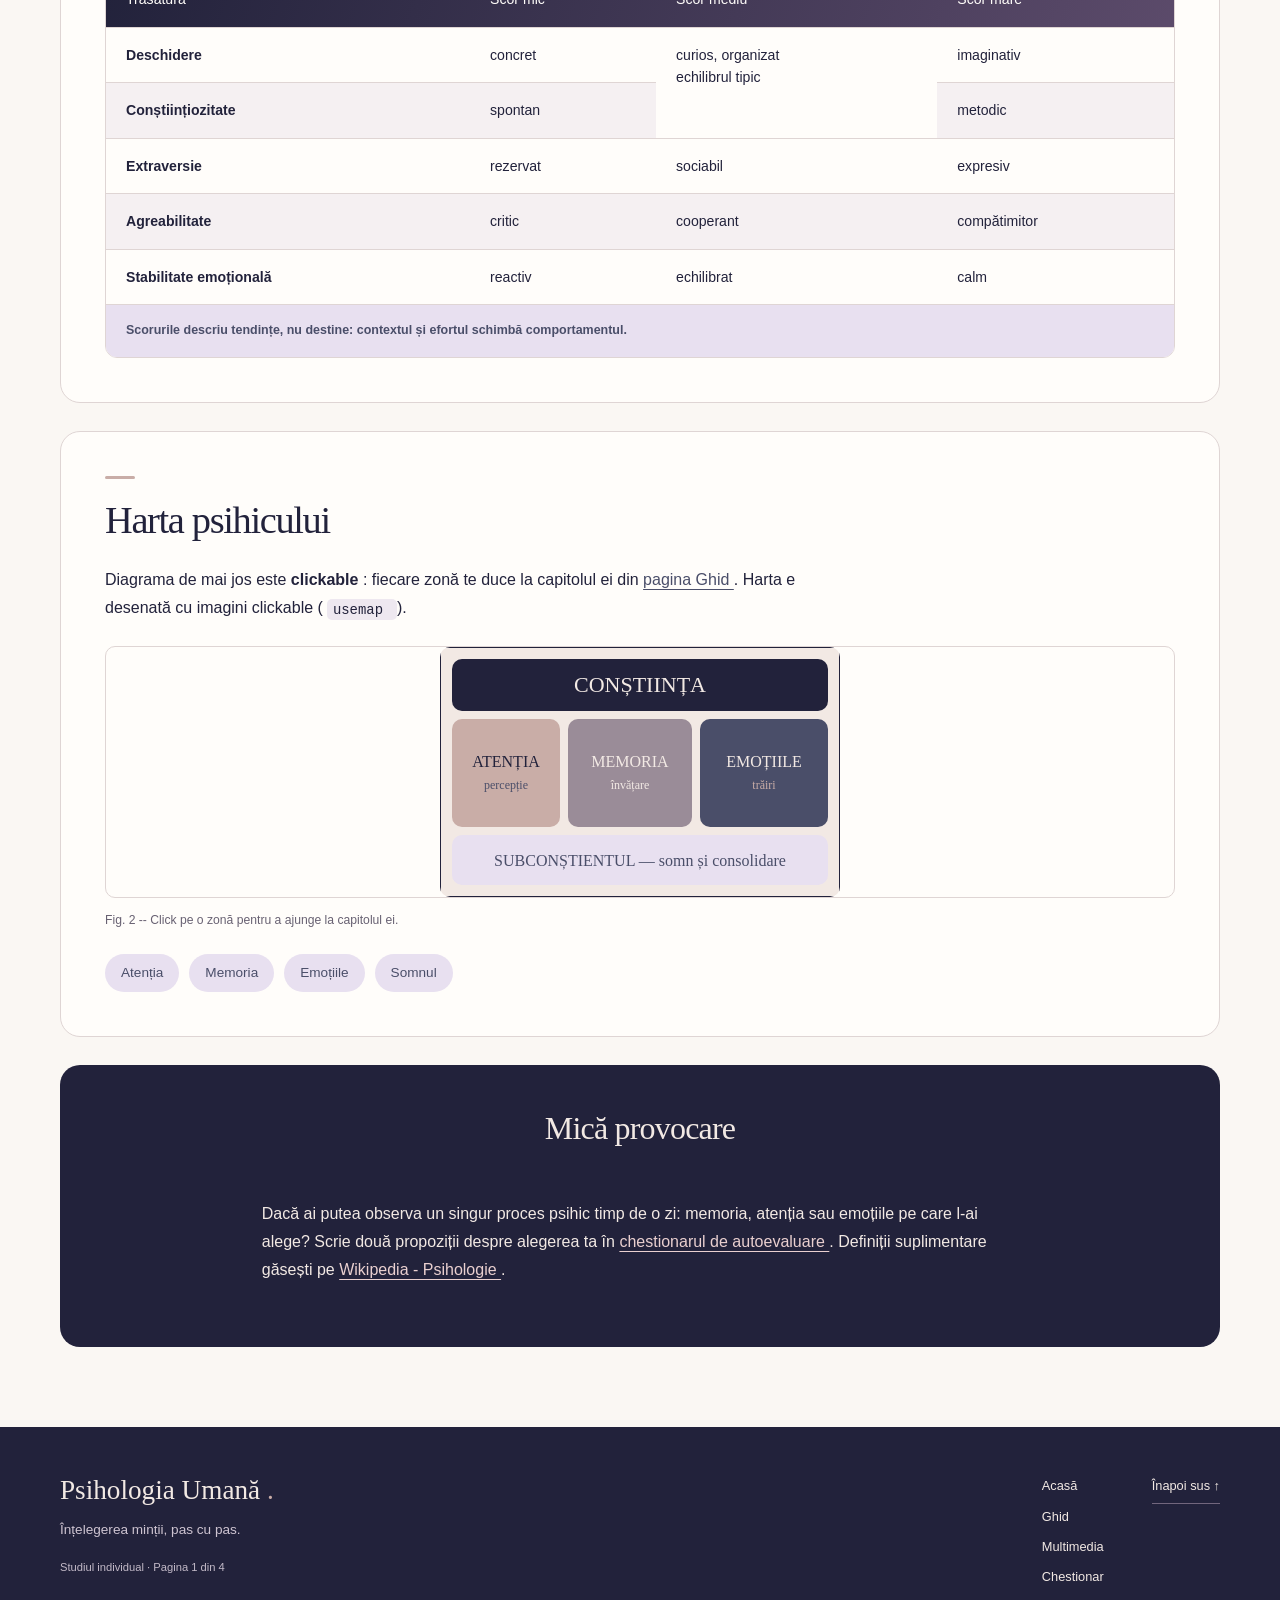
==== commit ccf1cfca: "Studiul 2 (part 1)" ====
--- a/index.html
+++ b/index.html
@@ -1,298 +1,604 @@
 <!DOCTYPE html>
 <html lang="ro">
-<head>
-  <meta charset="UTF-8">
-  <title>Psihologia Umană - pagina principală</title>
-</head>
-<body bgcolor="#F2E9E4" text="#22223B" link="#4A4E69" vlink="#9A8C98" alink="#C9ADA7">
-
-<!-- ================= BANDA SUPERIOARĂ ================= -->
-<hr color="#22223B" size="16" width="100%">
-
-<!-- ================= ANTETUL PAGINII ================= -->
-<header>
-  <table width="960" border="0" cellpadding="0" cellspacing="0">
-    <tr>
-      <td>
-        <p><font face="Verdana, Arial, sans-serif" size="1" color="#9A8C98">PSIHOLOGIA UMANĂ &middot; STUDIUL INDIVIDUAL I</font></p>
-        <h1><font face="Georgia, 'Times New Roman', serif" size="6" color="#22223B">Psihologia Umană</font></h1>
-        <p><font face="Georgia, serif" size="3" color="#4A4E69">Înțelegerea minții și a comportamentului: de la percepție<br>la emoții, de la memorie la somn.</font></p>
-      </td>
-      <td width="160" align="left">
-        <img src="imagini/sigla.jpg" alt="Sigla site-ului" width="128" height="128" loading="eager">
-      </td>
-    </tr>
-  </table>
-  <hr color="#C9ADA7" size="4" width="50%" align="left">
-</header>
-
-<!-- ================= MENIUL COMUN DE NAVIGARE ================= -->
-<nav>
-  <table width="960" border="0" cellpadding="8" cellspacing="0" bgcolor="#E8E0F0">
-    <tr>
-      <td align="left">
-        <font face="Verdana, Arial, sans-serif" size="2" color="#4A4E69">
-          <strong><font color="#C9ADA7">ACASĂ</font></strong> &bull;
-          <a href="ghid.html"><strong>GHID</strong></a> &bull;
-          <a href="multimedia.html"><strong>MULTIMEDIA</strong></a> &bull;
-          <a href="formular.html"><strong>CHESTIONAR</strong></a>
-        </font>
-      </td>
-    </tr>
-  </table>
-</nav>
-
-<!-- ================= CONȚINUTUL PRINCIPAL ================= -->
-<main>
-<table width="960" border="0" cellpadding="0" cellspacing="0">
-<tr><td align="left">
-
-  <p><br></p>
-
-  <figure>
-    <img src="imagini/banner-minte.jpg" alt="Banner: rețea de noduri" width="960" height="160" loading="eager">
-    <figcaption><font face="Verdana, Arial, sans-serif" size="1" color="#9A8C98">Fig. 1 -- Mintea ca rețea: fiecare nod este un proces psihic, fiecare linie o legătură.</font></figcaption>
-  </figure>
-
-  <p><br></p>
-
-  <!-- ===== SECȚIUNEA 1: CE ESTE PSIHOLOGIA? ===== -->
-  <section id="prezentare">
-    <h2><font face="Georgia, serif" size="5" color="#22223B">Ce este psihologia?</font></h2>
-    <p align="left">
-      <strong>Psihologia</strong> este <em>studiul științific al minții și al comportamentului</em>. Spre deosebire<br>
-      de bunul sim, psihologia își verifică afirmațiile prin <strong>experimente repetate</strong> --<br>
-      la fel ca în orice știință. Dacă vrei parcurgerea completă, urmează <a href="ghid.html">Ghidul</a>,<br>
-      apoi relaxează-te cu <a href="multimedia.html">secțiunea multimedia</a> și încheie cu
-      <a href="formular.html">chestionarul</a>.
-    </p>
-    <p align="left">
-      Cum citim o afirmație psihologică? În nota de laborator: <code>M = 75, &sigma; = 12</code>,
-      <b>media</b> spune unde se strâng scorurile, iar <b>abaterea standard</b> cât de mult se răspândesc.
-      Afirmația <q>folosim doar 10% din creier</q> este <s>un mit foarte răspândit!</s><br>
-      imaginile medicale arată activitate în <u>toate zonele creierului</u>, nu doar într-un fragment.
-    </p>
-  </section>
-
-  <hr color="#C9ADA7" size="2" width="100%">
-
-  <!-- ===== SECȚIUNEA 2: TERMENI DE BAZĂ ===== -->
-  <section id="termeni">
-    <h3><font face="Georgia, serif" size="4" color="#4A4E69">Termeni de bază, pe scurt</font></h3>
-    <p align="left">
-      Mai multe informatii pe <a href="https://ro.wikipedia.org/wiki/Psihologie"><strong>Wikipedia</strong></a>.
-    </p>
-    <dl>
-      <dt><strong>psihologie</strong></dt>
-        <dd>studiul științific al minții și al comportamentului;</dd>
-      <dt><strong>cogniție</strong></dt>
-       <dd>totalitatea proceselor prin care achiziționăm și prelucrăm informația;</dd>
-      <dt><strong>afect</strong></dt>
-       <dd>ansamblul trăirilor: emoții, sentimente, dispoziții;</dd>
-      <dt><strong>comportament</strong></dt>
-        <dd>totalitatea reacțiilor observabile ale unei persoane;</dd>
-      <dt><strong>psihic</strong></dt>
-        <dd>funcția superioară de reflectare a realității, particulară omului.</dd>
-    </dl>
-    <p align="left">
-      <i>Notă:</i> definițiile sunt simplificate. Formula completă a retenției:
-      <code>R(t) = e<sup>-t/s</sup></code>, unde <i>t</i> = timpul, <i>s</i> = stabilitatea amintirii.
-    </p>
-  </section>
-
-  <hr color="#C9ADA7" size="2" width="100%">
-
-  <!-- ===== SECȚIUNEA 3: CE VEI AFLA (LISTE) ===== -->
-  <section id="afla">
-    <h3><font face="Georgia, serif" size="4" color="#4A4E69">Ce vei afla?</font></h3>
-    <table width="100%" border="0" cellpadding="0" cellspacing="0">
-      <tr valign="top">
-        <td width="48%">
-          <h4><font face="Georgia, serif" size="3" color="#22223B">Temele site-ului</font></h4>
-          <ul>
-            <li>Procese cognitive
+  <head>
+    <meta charset="utf-8"/>
+    <title>
+      Psihologia Umană - pagina principală
+    </title>
+    <meta content="width=device-width, initial-scale=1" name="viewport"/>
+    <meta content="#22223b" name="theme-color"/>
+    <link href="imagini/sigla.svg" rel="icon" type="image/svg+xml"/>
+    <link href="style.css" rel="stylesheet"/>
+  </head>
+  <body class="page-index" id="sus">
+    <a class="skip-link" href="#continut">
+      Sari la conținut
+    </a>
+    <!--  banda superioara  -->
+    <!--  antetul paginii  -->
+    <header class="site-header">
+      <div class="brandbar">
+        <a aria-label="Psihologia Umană — pagina principală" class="brand" href="index.html">
+          <img alt="" height="44" src="imagini/sigla.svg" width="44"/>
+          <span>
+            Psihologia
+            <strong>
+              Umană
+            </strong>
+          </span>
+        </a>
+        <span class="brand-note">
+          Înțelegerea minții și a comportamentului
+        </span>
+        <span class="page-number">
+          01
+          <span>
+            / 04
+          </span>
+        </span>
+      </div>
+    </header>
+    <!--  meniul comun de navigare  -->
+    <nav aria-label="Navigare principală" class="site-nav">
+      <div class="nav-inner">
+        <a aria-current="page" href="index.html">
+          Acasă
+        </a>
+        <a href="ghid.html">
+          Ghid
+        </a>
+        <a href="multimedia.html">
+          Multimedia
+        </a>
+        <a href="formular.html">
+          Chestionar
+        </a>
+        <a class="nav-explore" href="ghid.html#perceptie">
+          Explorează mintea
+          <span aria-hidden="true">
+            ↗
+          </span>
+        </a>
+      </div>
+    </nav>
+    <!--  continutul principal  -->
+    <main id="continut" tabindex="-1">
+      <div class="page-intro">
+        <div class="intro-copy">
+          <p class="eyebrow">
+            PSIHOLOGIA UMANĂ · STUDIUL INDIVIDUAL I
+          </p>
+          <h1>
+            Psihologia Umană
+          </h1>
+          <p class="intro-description">
+            Înțelegerea minții și a comportamentului: de la percepție la emoții, de la memorie la somn.
+          </p>
+        </div>
+        <div aria-hidden="true" class="intro-art">
+          <img alt="" height="200" src="imagini/sigla.svg" width="200"/>
+        </div>
+      </div>
+      <div class="content-grid">
+        <figure class="network-banner">
+          <img alt="Banner: rețea de noduri" height="160" loading="eager" src="imagini/banner-minte.jpg" width="960"/>
+          <figcaption>
+            Fig. 1 -- Mintea ca rețea: fiecare nod este un proces psihic, fiecare linie o legătură.
+          </figcaption>
+        </figure>
+        <!--  sectiunea 1: ce este psihologia?  -->
+        <section id="prezentare">
+          <h2>
+            Ce este psihologia?
+          </h2>
+          <p>
+            <strong>
+              Psihologia
+            </strong>
+            este
+            <em>
+              studiul științific al minții și al comportamentului
+            </em>. Spre deosebire
+      de bunul sim, psihologia își verifică afirmațiile prin
+            <strong>
+              experimente repetate
+            </strong>
+            --
+      la fel ca în orice știință. Dacă vrei parcurgerea completă, urmează
+            <a href="ghid.html">
+              Ghidul
+            </a>,
+      apoi relaxează-te cu
+            <a href="multimedia.html">
+              secțiunea multimedia
+            </a>
+            și încheie cu
+            <a href="formular.html">
+              chestionarul
+            </a>.
+          </p>
+          <p>
+            Cum citim o afirmație psihologică? În nota de laborator:
+            <code>
+              M = 75, σ = 12
+            </code>,
+            <b>
+              media
+            </b>
+            spune unde se strâng scorurile, iar
+            <b>
+              abaterea standard
+            </b>
+            cât de mult se răspândesc.
+      Afirmația
+            <q>
+              folosim doar 10% din creier
+            </q>
+            este
+            <s>
+              un mit foarte răspândit!
+            </s>
+            imaginile medicale arată activitate în
+            <u>
+              toate zonele creierului
+            </u>, nu doar într-un fragment.
+          </p>
+        </section>
+        <!--  sectiunea 2: termeni de baza  -->
+        <section id="termeni">
+          <h3>
+            Termeni de bază, pe scurt
+          </h3>
+          <p>
+            Mai multe informatii pe
+            <a href="https://ro.wikipedia.org/wiki/Psihologie">
+              <strong>
+                Wikipedia
+              </strong>
+            </a>.
+          </p>
+          <dl>
+            <dt>
+              <strong>
+                psihologie
+              </strong>
+            </dt>
+            <dd>
+              studiul științific al minții și al comportamentului;
+            </dd>
+            <dt>
+              <strong>
+                cogniție
+              </strong>
+            </dt>
+            <dd>
+              totalitatea proceselor prin care achiziționăm și prelucrăm informația;
+            </dd>
+            <dt>
+              <strong>
+                afect
+              </strong>
+            </dt>
+            <dd>
+              ansamblul trăirilor: emoții, sentimente, dispoziții;
+            </dd>
+            <dt>
+              <strong>
+                comportament
+              </strong>
+            </dt>
+            <dd>
+              totalitatea reacțiilor observabile ale unei persoane;
+            </dd>
+            <dt>
+              <strong>
+                psihic
+              </strong>
+            </dt>
+            <dd>
+              funcția superioară de reflectare a realității, particulară omului.
+            </dd>
+          </dl>
+          <p>
+            <i>
+              Notă:
+            </i>
+            definițiile sunt simplificate. Formula completă a retenției:
+            <code>
+              R(t) = e
+              <sup>
+                -t/s
+              </sup>
+            </code>, unde
+            <i>
+              t
+            </i>
+            = timpul,
+            <i>
+              s
+            </i>
+            = stabilitatea amintirii.
+          </p>
+        </section>
+        <!--  sectiunea 3: ce vei afla (liste)  -->
+        <section id="afla">
+          <h3>
+            Ce vei afla?
+          </h3>
+          <div class="layout-grid">
+            <div>
+              <h4>
+                Temele site-ului
+              </h4>
               <ul>
-                <li>percepția și atenția;</li>
-                <li>memoria și uitarea.</li>
+                <li>
+                  Procese cognitive
+                  <ul>
+                    <li>
+                      percepția și atenția;
+                    </li>
+                    <li>
+                      memoria și uitarea.
+                    </li>
+                  </ul>
+                </li>
+                <li>
+                  Stări și trăiri
+                  <ul>
+                    <li>
+                      emoții de bază;
+                    </li>
+                    <li>
+                      stres și adaptare;
+                    </li>
+                    <li>
+                      somn și consolidare.
+                    </li>
+                  </ul>
+                </li>
+                <li>
+                  tipare de personalitate;
+                </li>
+                <li>
+                  mituri și dovezi;
+                </li>
+                <li>
+                  metode de autoobservare.
+                </li>
               </ul>
-            </li>
-            <li>Stări și trăiri
-              <ul>
-                <li>emoții de bază;</li>
-                <li>stres și adaptare;</li>
-                <li>somn și consolidare.</li>
-              </ul>
-            </li>
-            <li>tipare de personalitate;</li>
-            <li>mituri și dovezi;</li>
-            <li>metode de autoobservare.</li>
-          </ul>
-        </td>
-        <td width="2%" bgcolor="#C9ADA7"></td>
-        <td width="2%"></td>
-        <td width="48%">
-          <h4><font face="Georgia, serif" size="3" color="#22223B">Obiectivele, în ordine</font></h4>
-          <ol type="1">
-            <li>să identifici procesele psihice în viața de zi cu zi;</li>
-            <li>să diferențiezi emoția de dispoziție și de temperament;</li>
-            <li>să aplici exercițiul de atenție și respirația 4-7-8;</li>
-            <li>să recunoști miturile populare despre creier;</li>
-            <li>să îți organizezi somnul pentru o memorie mai bună.</li>
+            </div>
+            <div>
+              <h4>
+                Obiectivele, în ordine
+              </h4>
+              <ol type="1">
+                <li>
+                  să identifici procesele psihice în viața de zi cu zi;
+                </li>
+                <li>
+                  să diferențiezi emoția de dispoziție și de temperament;
+                </li>
+                <li>
+                  să aplici exercițiul de atenție și respirația 4-7-8;
+                </li>
+                <li>
+                  să recunoști miturile populare despre creier;
+                </li>
+                <li>
+                  să îți organizezi somnul pentru o memorie mai bună.
+                </li>
+              </ol>
+              <h5>
+                Cum poți învăța eficient
+              </h5>
+              <ol type="a">
+                <li>
+                  citește o secțiune pe zi;
+                </li>
+                <li>
+                  repeta maine ce ai citit azi;
+                </li>
+                <li>
+                  explică cuiva, în cuvintele tale.
+                </li>
+              </ol>
+            </div>
+          </div>
+          <h6>
+            RECOMANDARE: PARCURGE PAGINILE ÎN ORDINEA MENIULUI.
+          </h6>
+          <p>
+            Pașii de autoobservare, rezumați:
+          </p>
+          <ol type="i">
+            <li>
+              observă starea;
+            </li>
+            <li>
+              noteaz-o;
+            </li>
+            <li>
+              revino peste o zi.
+            </li>
           </ol>
-          <h5><font face="Georgia, serif" size="2" color="#9A8C98">Cum poți învăța eficient</font></h5>
-          <ol type="a">
-            <li>citește o secțiune pe zi;</li>
-            <li>repeta maine ce ai citit azi;</li>
-            <li>explică cuiva, în cuvintele tale.</li>
+          <p>
+            Iar scalele clasice de evaluare:
+          </p>
+          <ol type="A">
+            <li>
+              niciodată;
+            </li>
+            <li>
+              uneori;
+            </li>
+            <li>
+              des;
+            </li>
+            <li>
+              întotdeauna.
+            </li>
           </ol>
-        </td>
-      </tr>
-    </table>
-    <h6><font face="Verdana, Arial, sans-serif" size="1" color="#9A8C98">RECOMANDARE: PARCURGE PAGINILE ÎN ORDINEA MENIULUI.</font></h6>
-
-    <p align="left">
-      Pașii de autoobservare, rezumați:
-    </p>
-    <ol type="i">
-      <li>observă starea;</li>
-      <li>noteaz-o;</li>
-      <li>revino peste o zi.</li>
-    </ol>
-    <p align="left">Iar scalele clasice de evaluare:</p>
-    <ol type="A">
-      <li>niciodată;</li>
-      <li>uneori;</li>
-      <li>des;</li>
-      <li>întotdeauna.</li>
-    </ol>
-    <p align="left">Capitolele mari ale ghidului:</p>
-    <ol type="I">
-      <li>percepția și atenția;</li>
-      <li>memoria și uitarea;</li>
-      <li>emoțiile și stresul;</li>
-      <li>somnul și consolidarea.</li>
-    </ol>
-  </section>
-
-  <hr color="#C9ADA7" size="2" width="100%">
-
-  <!-- ===== SECȚIUNEA 4: PERSONALITATE (TABEL COMPLET) ===== -->
-  <section id="personalitate">
-    <h2><font face="Georgia, serif" size="5" color="#22223B">Personalitatea: modelul Big Five</font></h2>
-    <p align="left">
-      Personalitatea se observă în <strong>tipare repetate</strong> de gândire, trăire și acțiune sau, cum spunea <cite>Carl Rogers</cite>: <q>Curajul de a fi tu însuți este începutul oricărei schimbări.</q>
-    </p>
-    <table border="1" cellpadding="6" cellspacing="0" width="100%" bordercolor="#C9ADA7">
-      <caption align="top"><font face="Georgia, serif" size="2" color="#22223B"><strong>Cele cinci dimensiuni ale personalității</strong></font></caption>
-      <colgroup>
-        <col width="24%">
-        <col width="24%">
-        <col width="24%">
-        <col width="24%">
-      </colgroup>
-      <thead>
-        <tr bgcolor="#22223B">
-          <th align="left"><font face="Georgia, serif" color="#F2E9E4">Trăsătura</font></th>
-          <th align="left"><font face="Georgia, serif" color="#F2E9E4">Scor mic</font></th>
-          <th align="left"><font face="Georgia, serif" color="#F2E9E4">Scor mediu</font></th>
-          <th align="left"><font face="Georgia, serif" color="#F2E9E4">Scor mare</font></th>
-        </tr>
-      </thead>
-      <tbody>
-        <tr>
-          <td><strong>Deschidere</strong></td>
-          <td>concret</td>
-          <td rowspan="2">curios, organizat<br> echilibrul tipic</td>
-          <td>imaginativ</td>
-        </tr>
-        <tr>
-          <td><strong>Conștiințiozitate</strong></td>
-          <td>spontan</td>
-          <td>metodic</td>
-        </tr>
-        <tr>
-          <td><strong>Extraversie</strong></td>
-          <td>rezervat</td>
-          <td>sociabil</td>
-          <td>expresiv</td>
-        </tr>
-        <tr>
-          <td><strong>Agreabilitate</strong></td>
-          <td>critic</td>
-          <td>cooperant</td>
-          <td>compătimitor</td>
-        </tr>
-        <tr>
-          <td><strong>Stabilitate emoțională</strong></td>
-          <td>reactiv</td>
-          <td>echilibrat</td>
-          <td>calm</td>
-        </tr>
-        <tr>
-          <th colspan="4" bgcolor="#E8E0F0" align="left"><font face="Verdana, Arial, sans-serif" size="1" color="#4A4E69">Scorurile descriu tendințe, nu destine: contextul și efortul schimbă comportamentul.</font></th>
-        </tr>
-      </tbody>
-    </table>
-  </section>
-
-  <hr color="#C9ADA7" size="2" width="100%">
-
-  <!-- ===== SECȚIUNEA 5: HARTA PSIHICULUI (IMAGINE CLICABILĂ) ===== -->
-  <section id="harta">
-    <h2><font face="Georgia, serif" size="5" color="#22223B">Harta psihicului</font></h2>
-    <p align="left">
-      Diagrama de mai jos este <strong>clickable</strong>: fiecare zonă te duce la capitolul ei din
-      <a href="ghid.html">pagina Ghid</a>. Harta e desenată cu imagini clickable (<code>usemap</code>).
-    </p>
-    <figure>
-      <img src="imagini/harta-psihic.svg" alt="Harta psihicului: conștiința, atenția, memoria, emoțiile și subconștientul cu zone clickable" width="400" height="250" usemap="#harta-psihic" loading="lazy">
-      <figcaption><font face="Verdana, Arial, sans-serif" size="1" color="#9A8C98">Fig. 2 -- Click pe o zonă pentru a ajunge la capitolul ei.</font></figcaption>
-    </figure>
-    <map name="harta-psihic">
-      <area shape="rect" coords="12,12,388,64" href="ghid.html" alt="Conștiința" title="Conștiința">
-      <area shape="rect" coords="12,72,120,180" href="ghid.html#perceptie" alt="Atenția" title="Atenția">
-      <area shape="rect" coords="128,72,252,180" href="ghid.html#memorie" alt="Memoria" title="Memoria">
-      <area shape="rect" coords="260,72,388,180" href="ghid.html#emotii" alt="Emoțiile" title="Emoțiile">
-      <area shape="rect" coords="12,188,388,238" href="ghid.html#somn" alt="Subconștientul" title="Subconștientul">
-    </map>
-  </section>
-
-  <p><br></p>
-
-  <!-- ===== SECȚIUNEA 6: PROVOCARE ===== -->
-  <section id="provocare">
-    <table width="100%" border="0" cellpadding="14" cellspacing="0" bgcolor="#E8E0F0">
-      <tr>
-        <td>
-          <h3><font face="Georgia, serif" size="4" color="#22223B">Mică provocare</font></h3>
-          <p align="left">
-            Dacă ai putea observa un singur proces psihic timp de o zi: memoria, atenția sau emoțiile<br>
-            pe care l-ai alege? Scrie două propoziții despre alegerea ta în
-            <a href="formular.html">chestionarul de autoevaluare</a>.<br>
-            Definiții suplimentare găsești pe <a href="https://ro.wikipedia.org/wiki/Psihologie">Wikipedia - Psihologie</a>.
-          </p>
-        </td>
-      </tr>
-    </table>
-  </section>
-
-</td></tr>
-</table>
-</main>
-
-<!-- ================= SUBSOLUL ================= -->
-<footer>
-  <hr color="#22223B" size="8" width="100%" align="left">
-  <table width="960" border="0" cellpadding="8" cellspacing="0">
-    <tr>
-      <td>
-        <font face="Verdana, Arial, sans-serif" size="1" color="#9A8C98">PSIHOLOGIA UMANĂ &middot; PAGINA 1 DIN 4 &middot; STUDIUL INDIVIDUAL I</font><br>
-        <small><a href="ghid.html">Ghid</a> &middot; <a href="multimedia.html">Multimedia</a> &middot; <a href="formular.html">Chestionar</a> &middot; Navigare mai usoara la footer</small>
-      </td>
-    </tr>
-  </table>
-  <hr color="#22223B" size="8" width="100%" align="left">
-</footer>
-
-</body>
+          <p>
+            Capitolele mari ale ghidului:
+          </p>
+          <ol type="I">
+            <li>
+              percepția și atenția;
+            </li>
+            <li>
+              memoria și uitarea;
+            </li>
+            <li>
+              emoțiile și stresul;
+            </li>
+            <li>
+              somnul și consolidarea.
+            </li>
+          </ol>
+        </section>
+        <!--  sectiunea 4: personalitate (tabel complet)  -->
+        <section id="personalitate">
+          <h2>
+            Personalitatea: modelul Big Five
+          </h2>
+          <p>
+            Personalitatea se observă în
+            <strong>
+              tipare repetate
+            </strong>
+            de gândire, trăire și acțiune sau, cum spunea
+            <cite>
+              Carl Rogers
+            </cite>:
+            <q>
+              Curajul de a fi tu însuți este începutul oricărei schimbări.
+            </q>
+          </p>
+          <div aria-label="Tabel: Personalitatea: modelul Big Five" class="table-scroll" role="region" tabindex="0">
+            <table class="data-table">
+              <caption>
+                <strong>
+                  Cele cinci dimensiuni ale personalității
+                </strong>
+              </caption>
+              <colgroup>
+                <col/>
+                <col/>
+                <col/>
+                <col/>
+              </colgroup>
+              <thead>
+                <tr>
+                  <th scope="col">
+                    Trăsătura
+                  </th>
+                  <th scope="col">
+                    Scor mic
+                  </th>
+                  <th scope="col">
+                    Scor mediu
+                  </th>
+                  <th scope="col">
+                    Scor mare
+                  </th>
+                </tr>
+              </thead>
+              <tbody>
+                <tr>
+                  <td>
+                    <strong>
+                      Deschidere
+                    </strong>
+                  </td>
+                  <td>
+                    concret
+                  </td>
+                  <td rowspan="2">
+                    curios, organizat
+                    <br/>
+                    echilibrul tipic
+                  </td>
+                  <td>
+                    imaginativ
+                  </td>
+                </tr>
+                <tr>
+                  <td>
+                    <strong>
+                      Conștiințiozitate
+                    </strong>
+                  </td>
+                  <td>
+                    spontan
+                  </td>
+                  <td>
+                    metodic
+                  </td>
+                </tr>
+                <tr>
+                  <td>
+                    <strong>
+                      Extraversie
+                    </strong>
+                  </td>
+                  <td>
+                    rezervat
+                  </td>
+                  <td>
+                    sociabil
+                  </td>
+                  <td>
+                    expresiv
+                  </td>
+                </tr>
+                <tr>
+                  <td>
+                    <strong>
+                      Agreabilitate
+                    </strong>
+                  </td>
+                  <td>
+                    critic
+                  </td>
+                  <td>
+                    cooperant
+                  </td>
+                  <td>
+                    compătimitor
+                  </td>
+                </tr>
+                <tr>
+                  <td>
+                    <strong>
+                      Stabilitate emoțională
+                    </strong>
+                  </td>
+                  <td>
+                    reactiv
+                  </td>
+                  <td>
+                    echilibrat
+                  </td>
+                  <td>
+                    calm
+                  </td>
+                </tr>
+                <tr>
+                  <th colspan="4">
+                    Scorurile descriu tendințe, nu destine: contextul și efortul schimbă comportamentul.
+                  </th>
+                </tr>
+              </tbody>
+            </table>
+          </div>
+        </section>
+        <!--  sectiunea 5: harta psihicului (imagine clicabila)  -->
+        <section id="harta">
+          <h2>
+            Harta psihicului
+          </h2>
+          <p>
+            Diagrama de mai jos este
+            <strong>
+              clickable
+            </strong>: fiecare zonă te duce la capitolul ei din
+            <a href="ghid.html">
+              pagina Ghid
+            </a>. Harta e desenată cu imagini clickable (
+            <code>
+              usemap
+            </code>
+            ).
+          </p>
+          <figure>
+            <div aria-label="Harta interactivă a psihicului" class="map-scroll" role="region" tabindex="0">
+              <img alt="Harta psihicului: conștiința, atenția, memoria, emoțiile și subconștientul cu zone clickable" height="250" loading="lazy" src="imagini/harta-psihic.svg" usemap="#harta-psihic" width="400"/>
+            </div>
+            <figcaption>
+              Fig. 2 -- Click pe o zonă pentru a ajunge la capitolul ei.
+            </figcaption>
+          </figure>
+          <div class="map-links">
+            <a href="ghid.html#perceptie">
+              Atenția
+            </a>
+            <a href="ghid.html#memorie">
+              Memoria
+            </a>
+            <a href="ghid.html#emotii">
+              Emoțiile
+            </a>
+            <a href="ghid.html#somn">
+              Somnul
+            </a>
+          </div>
+          <map name="harta-psihic">
+            <area alt="Conștiința" coords="12,12,388,64" href="ghid.html" shape="rect" title="Conștiința"/>
+            <area alt="Atenția" coords="12,72,120,180" href="ghid.html#perceptie" shape="rect" title="Atenția"/>
+            <area alt="Memoria" coords="128,72,252,180" href="ghid.html#memorie" shape="rect" title="Memoria"/>
+            <area alt="Emoțiile" coords="260,72,388,180" href="ghid.html#emotii" shape="rect" title="Emoțiile"/>
+            <area alt="Subconștientul" coords="12,188,388,238" href="ghid.html#somn" shape="rect" title="Subconștientul"/>
+          </map>
+        </section>
+        <!--  sectiunea 6: provocare  -->
+        <section id="provocare">
+          <div class="media-panel">
+            <div>
+              <h3>
+                Mică provocare
+              </h3>
+              <p>
+                Dacă ai putea observa un singur proces psihic timp de o zi: memoria, atenția sau emoțiile
+                <br/>
+                pe care l-ai alege? Scrie două propoziții despre alegerea ta în
+                <a href="formular.html">
+                  chestionarul de autoevaluare
+                </a>.
+                <br/>
+                Definiții suplimentare găsești pe
+                <a href="https://ro.wikipedia.org/wiki/Psihologie">
+                  Wikipedia - Psihologie
+                </a>.
+              </p>
+            </div>
+          </div>
+        </section>
+      </div>
+    </main>
+    <!--  subsolul  -->
+    <footer class="site-footer">
+      <div class="footer-inner">
+        <div>
+          <a class="footer-brand" href="index.html">
+            Psihologia Umană
+            <span aria-hidden="true">.
+            </span>
+          </a>
+          <p>
+            Înțelegerea minții, pas cu pas.
+          </p>
+          <small>
+            Studiul individual · Pagina 1 din 4
+          </small>
+        </div>
+        <nav aria-label="Navigare în subsol">
+          <a href="index.html">
+            Acasă
+          </a>
+          <a href="ghid.html">
+            Ghid
+          </a>
+          <a href="multimedia.html">
+            Multimedia
+          </a>
+          <a href="formular.html">
+            Chestionar
+          </a>
+        </nav>
+        <a class="back-top" href="#sus">
+          Înapoi sus ↑
+        </a>
+      </div>
+    </footer>
+  </body>
 </html>
--- a/style.css
+++ b/style.css
@@ -0,0 +1,709 @@
+/* Psihologia Umană — stiluri comune, fără biblioteci sau fonturi externe. */
+:root {
+  color-scheme: light;
+  --paper: #faf7f3;
+  --cream: #f2e9e4;
+  --white: #fffdfa;
+  --ink: #22223b;
+  --violet: #4a4e69;
+  --muted: #686172;
+  --rose: #c9ada7;
+  --lavender: #e8e0f0;
+  --line: #dfd5d4;
+  --radius: 20px;
+  --width: 1160px;
+  --accent: #79507e;
+  --shadow-raised: 0 18px 36px #4a315c26, 0 5px 12px #22223b12;
+  --shadow-glow: 0 16px 36px #79507e38, 0 0 0 4px #c9ada733;
+}
+
+/* Bază și tipografie */
+* { box-sizing: border-box; }
+html { scroll-behavior: smooth; scroll-padding-top: 100px; }
+body { margin: 0; background: var(--paper); color: var(--ink); font: 16px/1.75 'Segoe UI', Arial, sans-serif; overflow-wrap: break-word; }
+::selection { background: var(--rose); color: var(--ink); }
+a { color: var(--violet); text-decoration-thickness: 1px; text-underline-offset: 4px; transition: color .18s, background-color .18s, border-color .18s; }
+a:hover { color: #774a5f; }
+:focus-visible { outline: 3px solid #86556e; outline-offset: 5px; }
+main:focus { outline: none; }
+img, video { display: block; max-width: 100%; height: auto; }
+picture { display: block; }
+h1, h2, h3, h4, h5, h6 { font-family: Georgia, 'Times New Roman', serif; font-weight: 400; line-height: 1.22; text-wrap: balance; }
+h1 { font-size: clamp(2.5rem, 5vw, 4.7rem); letter-spacing: -.055em; margin: 20px 0; }
+h2 { font-size: clamp(1.8rem, 3vw, 2.55rem); letter-spacing: -.035em; }
+h3 { font-size: 1.8rem; letter-spacing: -.025em; }
+h4 { font-size: 1.4rem; }
+h5 { font-size: 1.15rem; }
+h6 { font: 700 .72rem/1.6 'Segoe UI', sans-serif; letter-spacing: .1em; }
+p { margin: 0 0 1.2rem; }
+strong, b { font-weight: 650; }
+small { font-size: .82rem; }
+code, kbd { font: .87em/1.6 Consolas, monospace; background: #eee8f0; padding: .18em .4em; border-radius: 5px; overflow-wrap: anywhere; }
+kbd { background: var(--white); border: 1px solid var(--line); box-shadow: 0 2px 0 var(--line); }
+mark { color: var(--ink); background: #ead9d1; padding: .1em .3em; border-radius: 4px; }
+abbr[title] { text-decoration: underline dotted; text-underline-offset: 4px; cursor: help; }
+sup, sub { line-height: 0; }
+q, cite { color: var(--violet); }
+s { color: var(--muted); }
+u { text-underline-offset: 3px; }
+ul, ol { padding-left: 1.35rem; margin: .7rem 0 1.4rem; }
+li { padding-left: .25rem; margin: .45rem 0; }
+li::marker { color: #805e78; font-weight: 600; }
+li ul, li ol { margin: .4rem 0 .8rem; }
+
+/* Antet și meniu, identice pe toate paginile */
+.skip-link { position: fixed; left: 16px; top: 12px; transform: translateY(-160%); z-index: 20; background: var(--ink); color: white; padding: 12px 20px; border-radius: 8px; }
+.skip-link:focus { transform: translateY(0); }
+.site-header { background: var(--white); border-top: 5px solid var(--ink); }
+.brandbar { max-width: var(--width); margin: auto; min-height: 100px; display: flex; align-items: center; gap: 24px; padding: 20px 0; }
+.brand { display: inline-flex; align-items: center; gap: 13px; color: var(--ink); text-decoration: none; font-family: Georgia, serif; font-size: 1.5rem; white-space: nowrap; }
+.brand strong { font-weight: 400; color: #7d606f; }
+.brand img { width: 44px; height: 44px; }
+.brand-note { margin-left: auto; color: var(--muted); font-size: .8rem; }
+.page-number { border-left: 1px solid var(--line); padding-left: 24px; font-size: .85rem; font-variant-numeric: tabular-nums; }
+.page-number span { color: var(--muted); }
+.site-nav { position: sticky; top: 0; z-index: 10; background: var(--white); border-block: 1px solid var(--line); box-shadow: 0 5px 20px #22223b04; }
+.nav-inner { max-width: var(--width); margin: auto; display: flex; align-items: center; gap: 8px; min-height: 68px; }
+.nav-inner > a { display: inline-flex; align-items: center; justify-content: center; padding: 10px 22px; border-radius: 8px; font-size: .8rem; font-weight: 650; text-decoration: none; }
+.nav-inner > a:hover { background: var(--cream); color: var(--ink); }
+.nav-inner > a[aria-current] { background: var(--ink); color: var(--white); }
+.nav-inner > .nav-explore { margin-left: auto; padding-right: 0; gap: 24px; font-weight: 400; }
+.nav-explore span { font-size: 1.3rem; }
+
+/* Introducere și aranjarea conținutului */
+main { width: min(var(--width), calc(100% - 64px)); margin: auto; padding: 40px 0 80px; }
+.page-intro { display: grid; grid-template-columns: minmax(0, 1fr) 280px; gap: 40px; align-items: center; padding: 44px 52px; background: var(--cream); border: 1px solid #e6d9d5; border-radius: 24px; position: relative; overflow: hidden; }
+.eyebrow { color: #735e6e; font-size: .66rem; letter-spacing: .15em; font-weight: 700; margin: 0; text-transform: uppercase; }
+.intro-description { font-family: Georgia, serif; font-size: clamp(1.05rem, 1.6vw, 1.25rem); line-height: 1.65; color: var(--violet); max-width: 48ch; margin: 0; }
+.intro-art { display: grid; place-items: center; border: 1px solid #c9ada775; aspect-ratio: 1; border-radius: 50%; position: relative; background: radial-gradient(circle, #dfccd6 0 52%, transparent 53%); }
+.intro-art::before { content: ''; position: absolute; inset: 16px; border: 1px dashed #9a8c9866; border-radius: 50%; }
+.intro-art::after { content: '+'; position: absolute; top: 8%; right: 5%; font-size: 2rem; color: #8b7281; }
+.intro-art img { width: 66%; height: auto; transform: rotate(-8deg); }
+.content-grid { display: grid; gap: 28px; margin-top: 28px; }
+section { min-width: 0; padding: clamp(24px, 4vw, 44px); background: var(--white); border: 1px solid var(--line); border-radius: var(--radius); scroll-margin-top: 95px; }
+section > :first-child { margin-top: 0; }
+section > :last-child { margin-bottom: 0; }
+section > h2, section > h3, section > h4 { margin: 0 0 22px; }
+section > h2::before, section > h3::before, section > h4::before { content: ''; display: block; width: 30px; height: 3px; border-radius: 3px; background: var(--rose); margin-bottom: 18px; }
+section p { max-width: 85ch; }
+.page-index .content-grid { grid-template-columns: minmax(0, 1.6fr) minmax(0, 1fr); }
+.page-index .content-grid > * { grid-column: 1 / -1; }
+.page-index #prezentare { grid-column: 1; }
+.page-index #termeni { grid-column: 2; background: #eee8f0; }
+#termeni h3 { font-size: 1.6rem; }
+dl { margin: 22px 0; }
+dt { font-family: Georgia, serif; font-size: 1.13rem; margin-top: 16px; }
+dd { margin: 3px 0 0; color: var(--violet); font-size: .89rem; line-height: 1.6; }
+.layout-grid { display: grid; grid-template-columns: repeat(2, minmax(0, 1fr)); gap: 32px; margin: 24px 0; }
+.layout-grid > div { border: 1px solid var(--line); background: var(--paper); border-radius: 14px; padding: 24px; }
+.layout-grid h4 { margin-top: 0; }
+.layout-grid h5 { color: var(--violet); }
+#provocare { background: var(--ink); color: var(--cream); border: 0; position: relative; }
+#provocare h3 { font-size: 2rem; margin-top: 0; }
+#provocare a { color: #ead0d0; }
+#provocare a:hover { color: white; }
+#provocare .media-panel { background: transparent; border: 0; padding: 0; }
+
+/* Imagini, galerie și playere native */
+figure { margin: 24px 0; min-width: 0; }
+figure img { margin-inline: auto; border-radius: 10px; }
+figcaption { color: var(--muted); font-size: .76rem; line-height: 1.65; margin-top: 12px; }
+.network-banner { margin: 0; background: var(--ink); border-radius: var(--radius); overflow: hidden; }
+.network-banner img { width: 100%; height: 160px; object-fit: cover; border-radius: 0; }
+.network-banner figcaption { margin: 0; padding: 12px 24px; color: #e6dce6; font-size: .72rem; }
+.media-panel { background: #eee8f0; padding: 28px; border: 1px solid var(--line); border-radius: 16px; }
+.media-panel > div { display: flex; flex-direction: column; align-items: center; gap: 20px; min-width: 0; }
+.media-panel br { display: none; }
+.gallery-grid { display: grid; grid-template-columns: repeat(4, minmax(0, 1fr)); gap: 18px; margin-top: 24px; }
+.gallery-grid > div { min-width: 0; }
+.gallery-grid figure { height: 100%; margin: 0; padding: 10px; border: 1px solid var(--line); border-radius: 14px; background: var(--paper); transition: transform .2s, box-shadow .2s; }
+.gallery-grid figure:hover { transform: translateY(-4px); box-shadow: 0 10px 24px #22223b0d; }
+.gallery-grid img { width: 100%; aspect-ratio: 3 / 2; object-fit: cover; border-radius: 8px; }
+.gallery-grid figcaption { padding: 4px 6px 8px; font-size: .8rem; color: var(--ink); }
+video { width: min(100%, 640px); max-height: 420px; background: var(--ink); border-radius: 14px; margin: auto; }
+audio { display: block; width: min(100%, 420px); min-width: 0; margin-block: 16px; border-radius: 28px; }
+iframe { display: block; width: 100%; height: 420px; border: 1px solid var(--line); background: var(--paper); border-radius: 12px; }
+article { padding: 24px; border-left: 4px solid var(--rose); border-radius: 0 12px 12px 0; background: var(--cream); }
+article h5 { margin: 0 0 16px; }
+article footer p { margin-bottom: 0; }
+.map-scroll { max-width: 100%; overflow-x: auto; border-radius: 10px; }
+.map-scroll img { width: 400px; max-width: none; height: 250px; }
+.map-links { display: flex; flex-wrap: wrap; gap: 10px; margin-top: 20px; }
+.map-links a { background: var(--lavender); padding: 7px 16px; border-radius: 50px; text-decoration: none; font-size: .85rem; }
+.map-links a:hover { background: var(--ink); color: white; }
+
+/* Tabele: derulare locală, cu păstrarea structurii și a celulelor unite. */
+.table-scroll { max-width: 100%; overflow-x: auto; border: 1px solid var(--line); border-radius: 12px; margin-block: 24px; }
+.data-table { width: 100%; border-collapse: collapse; font-size: .88rem; text-align: left; line-height: 1.6; }
+.data-table caption { text-align: left; padding: 16px 20px; background: var(--cream); font-size: .82rem; }
+.data-table th, .data-table td { padding: 16px 20px; border-bottom: 1px solid var(--line); vertical-align: top; }
+.data-table thead { background: var(--ink); color: var(--white); }
+.data-table thead th { font-weight: 500; }
+.data-table tbody tr:nth-child(even) { background: #f5f0f2; }
+.data-table tbody tr:hover { background: #ece5ee; }
+.data-table tbody th[colspan] { background: var(--lavender); color: var(--violet); font-size: .78rem; }
+.data-table tbody tr:last-child > * { border-bottom: 0; }
+
+/* Formular: câmpuri HTML native și validare în browser. */
+form { display: grid; grid-template-columns: repeat(2, minmax(0, 1fr)); gap: 24px; margin-block: 32px 48px; }
+fieldset { min-width: 0; margin: 0; padding: 26px; border: 1px solid var(--line); border-radius: 14px; background: var(--paper); }
+legend { padding: 0 10px; font-family: Georgia, serif; font-size: 1.15rem; color: var(--violet); }
+fieldset p:last-child { margin-bottom: 0; }
+fieldset:nth-child(3), fieldset:nth-child(4) { grid-column: 1 / -1; }
+label { font-size: .89rem; font-weight: 500; }
+input, select, textarea, button { font: inherit; accent-color: var(--violet); }
+input:not([type='radio']):not([type='checkbox']):not([type='range']), select, textarea { display: block; width: 100%; min-width: 0; min-height: 46px; margin: 8px 0 16px; padding: 10px 13px; color: var(--ink); border: 1px solid #c9bdc6; border-radius: 8px; background: var(--white); transition: border-color .18s, box-shadow .18s; }
+input:hover, select:hover, textarea:hover { border-color: var(--violet); }
+input:focus, select:focus, textarea:focus { border-color: var(--violet); box-shadow: 0 0 0 3px #4a4e6912; }
+input::placeholder, textarea::placeholder { color: #776d7b; opacity: 1; }
+textarea { resize: vertical; min-height: 140px; }
+input[type='radio'], input[type='checkbox'] { width: 18px; height: 18px; vertical-align: middle; margin: 0 9px 0 0; flex-shrink: 0; }
+label:has(input[type='radio']), label:has(input[type='checkbox']) { display: inline-flex; align-items: center; min-height: 44px; cursor: pointer; }
+input[type='range'] { display: block; width: 100%; margin: 16px 0 24px; cursor: pointer; }
+progress, meter { display: block; width: min(100%, 420px); height: 14px; margin: 10px 0 6px; accent-color: var(--violet); }
+progress { overflow: hidden; border-radius: 20px; border: 0; background: var(--lavender); }
+progress::-webkit-progress-bar { background: var(--lavender); }
+progress::-webkit-progress-value { background: var(--violet); border-radius: 20px; }
+progress::-moz-progress-bar { background: var(--violet); }
+button { min-height: 48px; padding: 12px 24px; margin: 4px 8px 4px 0; border: 1px solid var(--ink); border-radius: 9px; background: var(--ink); color: white; font-size: .87rem; font-weight: 600; cursor: pointer; transition: background .18s, transform .18s; }
+button:hover { background: var(--violet); transform: translateY(-1px); }
+button:active { transform: translateY(0); }
+button[type='reset'] { background: transparent; color: var(--ink); border-color: #c9bdc6; }
+button[type='reset']:hover { background: var(--lavender); }
+
+/* Subsol */
+.site-footer { background: var(--ink); color: var(--cream); padding: 48px 0; }
+.footer-inner { max-width: var(--width); margin: auto; display: grid; grid-template-columns: 1fr auto auto; gap: 48px; align-items: start; }
+.footer-brand { font: 1.7rem Georgia, serif; text-decoration: none; }
+.footer-brand span { color: var(--rose); }
+.site-footer a { color: var(--cream); }
+.site-footer a:hover { color: #d7b8d5; }
+.site-footer p { font-size: .85rem; color: #cec4d1; margin: 10px 0; }
+.site-footer small { color: #c2b9c7; font-size: .7rem; }
+.site-footer nav { display: grid; gap: 8px; font-size: .8rem; }
+.site-footer nav a { text-decoration: none; }
+.back-top { font-size: .8rem; text-decoration: none; border-bottom: 1px solid #72667d; padding-bottom: 5px; }
+
+/* Tabletă */
+@media (max-width: 1224px) {
+  .brandbar, .nav-inner, .footer-inner { margin-inline: 32px; }
+}
+@media (max-width: 900px) {
+  .brand-note { display: none; }
+  .page-number { margin-left: auto; }
+  .page-intro { grid-template-columns: minmax(0, 1fr) 180px; gap: 24px; padding: 32px; }
+  .page-index #prezentare, .page-index #termeni { grid-column: 1 / -1; }
+  .gallery-grid { grid-template-columns: repeat(2, minmax(0, 1fr)); }
+  .nav-inner > .nav-explore { display: none; }
+  .nav-inner > a { flex: 1; }
+  .layout-grid { gap: 20px; }
+  form { grid-template-columns: 1fr; }
+  fieldset { grid-column: 1 / -1; }
+  .footer-inner { gap: 28px; grid-template-columns: 1fr auto; }
+  .back-top { justify-self: start; }
+}
+
+/* Telefon: meniu vizibil și accesibil, fără JavaScript. */
+@media (max-width: 600px) {
+  html { scroll-padding-top: 85px; }
+  body { font-size: 15px; }
+  main { width: calc(100% - 32px); padding-top: 20px; padding-bottom: 40px; }
+  .brandbar, .nav-inner, .footer-inner { margin-inline: 16px; }
+  .brandbar { min-height: 80px; gap: 10px; padding-block: 16px; }
+  .brand { font-size: 1.15rem; gap: 8px; }
+  .brand img { width: 34px; height: 34px; }
+  .page-number { padding-left: 12px; font-size: .7rem; }
+  .nav-inner { gap: 3px; min-height: 60px; }
+  .nav-inner > a { padding: 11px 5px; font-size: .69rem; min-height: 44px; }
+  .page-intro { display: block; padding: 28px 24px; border-radius: 18px; }
+  .intro-art { display: none; }
+  h1 { font-size: 2.6rem; margin-block: 18px; }
+  .eyebrow { font-size: .58rem; letter-spacing: .1em; }
+  .intro-description { font-size: 1.05rem; }
+  .content-grid { gap: 18px; margin-top: 18px; }
+  section { padding: 24px 20px; border-radius: 16px; }
+  h3 { font-size: 1.65rem; }
+  .layout-grid { grid-template-columns: 1fr; }
+  .layout-grid > div { padding: 20px; }
+  .network-banner img { height: 100px; }
+  .network-banner figcaption { padding: 12px 16px; }
+  .gallery-grid { gap: 12px; }
+  .gallery-grid figcaption { font-size: .73rem; }
+  .media-panel { padding: 16px; }
+  .data-table { min-width: 520px; }
+  .data-table th, .data-table td { padding: 12px 14px; }
+  .table-scroll { background: linear-gradient(90deg, transparent 95%, #22223b0d); }
+  iframe { height: 320px; }
+  article { padding: 20px; }
+  form { gap: 20px; margin-top: 24px; }
+  fieldset { padding: 20px 16px; }
+  legend { font-size: 1.05rem; }
+  button { width: 100%; margin: 6px 0; }
+  .site-footer { padding-block: 32px; }
+  .footer-inner { grid-template-columns: 1fr; gap: 24px; }
+  .site-footer nav { display: flex; flex-wrap: wrap; gap: 12px 24px; }
+}
+/* Mișcare: apariții progresive și reacții la mouse, tastatură și formular.
+   Conținutul rămâne vizibil și în browsere fără animații la derulare. */
+@keyframes appear-up {
+  from { opacity: .35; translate: 0 22px; }
+  to { opacity: 1; translate: 0 0; }
+}
+@keyframes appear-soft {
+  from { opacity: .45; }
+  to { opacity: 1; }
+}
+@keyframes orbit-ring {
+  to { rotate: 360deg; }
+}
+@keyframes float-symbol {
+  0%, 100% { translate: 0 0; rotate: -3deg; }
+  50% { translate: 0 -9px; rotate: 3deg; }
+}
+@keyframes grow-bar {
+  from { scale: .08 1; }
+  to { scale: 1 1; }
+}
+@keyframes choice-pop {
+  0%, 100% { scale: 1; }
+  50% { scale: 1.18; }
+}
+@keyframes anchor-glow {
+  0%, 100% { box-shadow: 0 0 0 0 transparent; }
+  35% { box-shadow: 0 0 0 5px #9a8c9840; }
+}
+@keyframes light-sweep {
+  0%, 55% { transform: translateX(-180%) skewX(-22deg); }
+  85%, 100% { transform: translateX(350%) skewX(-22deg); }
+}
+@keyframes gradient-flow {
+  0%, 100% { background-position: 0% 50%; }
+  50% { background-position: 100% 50%; }
+}
+@keyframes button-bounce {
+  0%, 100% { translate: 0 0; }
+  45% { translate: 0 -9px; }
+  70% { translate: 0 2px; }
+}
+@keyframes image-drift {
+  0%, 100% { translate: 0 0; }
+  50% { translate: 0 -6px; }
+}
+@keyframes image-unveil {
+  from { opacity: .4; clip-path: inset(8% 3% 8% 3% round 18px); }
+  to { opacity: 1; clip-path: inset(0 round 10px); }
+}
+@keyframes row-arrive {
+  from { opacity: .45; translate: -14px 0; }
+  to { opacity: 1; translate: 0 0; }
+}
+@keyframes soft-halo {
+  0%, 100% { box-shadow: 0 0 0 0 #9a8c9800; }
+  50% { box-shadow: 0 0 0 5px #9a8c981c; }
+}
+@keyframes line-breathe {
+  0%, 100% { scale: 1 1; }
+  50% { scale: 1.8 1; }
+}
+@keyframes caption-arrive {
+  from { opacity: .4; translate: 0 8px; }
+  to { opacity: 1; translate: 0 0; }
+}
+@keyframes text-shimmer {
+  0%, 100% { color: var(--ink); }
+  50% { color: #87637f; }
+}
+@keyframes border-travel {
+  0%, 100% { border-color: var(--line); }
+  50% { border-color: #b796af; }
+}
+
+@media screen and (prefers-reduced-motion: no-preference) {
+  :root { --ease-out: cubic-bezier(.22, 1, .36, 1); }
+
+  /* Antetul și introducerea apar pe rând la deschiderea paginii. */
+  .brandbar { animation: appear-soft .6s ease-out; }
+  .nav-inner > a { animation: appear-up .55s var(--ease-out) backwards; }
+  .nav-inner > a:nth-child(2) { animation-delay: .06s; }
+  .nav-inner > a:nth-child(3) { animation-delay: .12s; }
+  .nav-inner > a:nth-child(4) { animation-delay: .18s; }
+  .nav-inner > a:nth-child(5) { animation-delay: .24s; }
+  .page-intro { animation: appear-up .85s var(--ease-out) .08s backwards; }
+  .intro-copy > * { animation: appear-up .8s var(--ease-out) backwards; }
+  .intro-copy .eyebrow { animation-delay: .16s; }
+  .intro-copy h1 { animation-delay: .24s; }
+  .intro-description { animation-delay: .34s; }
+  .intro-art { animation: appear-soft 1.1s ease-out .3s backwards; }
+  .intro-art::before { animation: orbit-ring 40s linear infinite; }
+  .intro-art::after { animation: float-symbol 7s ease-in-out infinite; }
+  .intro-art img { animation: float-symbol 8s ease-in-out infinite; }
+  .content-grid > * { animation: appear-up .8s var(--ease-out) .2s backwards; }
+
+  /* Tranziții comune; fără schimbarea dimensiunilor sau a fluxului paginii. */
+  .brand img, .nav-explore span, .footer-brand span {
+    transition: transform .5s var(--ease-out);
+  }
+  .nav-inner > a, .map-links a, .back-top, .site-footer nav a {
+    transition: color .22s, background-color .22s, transform .35s var(--ease-out), box-shadow .3s;
+  }
+  section, .layout-grid > div, article, .media-panel, .table-scroll, fieldset {
+    transition: border-color .3s, box-shadow .35s, transform .4s var(--ease-out), background-color .3s;
+  }
+  figure img:not([usemap]), video, iframe, audio {
+    transition: transform .6s var(--ease-out), box-shadow .4s;
+  }
+  .gallery-grid figure {
+    transition: transform .45s var(--ease-out), box-shadow .4s, border-color .3s;
+  }
+  figcaption, li, dt, dd, legend, label {
+    transition: color .25s, transform .35s var(--ease-out);
+  }
+  .data-table tbody tr { transition: background-color .3s; }
+  section > h2::before, section > h3::before, section > h4::before {
+    transform-origin: left;
+    transition: transform .55s var(--ease-out), background-color .3s;
+  }
+  code, kbd, mark { transition: background-color .25s, box-shadow .25s; }
+  a { transition: color .22s, background-color .22s, text-underline-offset .25s; }
+  a:hover { text-underline-offset: 7px; }
+  .brand:is(:hover, :focus-visible) img { transform: rotate(-12deg) scale(1.08); }
+  .nav-inner > a:focus-visible, .map-links a:focus-visible { transform: translateY(-2px); }
+  .nav-explore:is(:hover, :focus-visible) span { transform: translate(4px, -4px); }
+  section:focus-within, fieldset:focus-within {
+    border-color: #aa8caa;
+    box-shadow: 0 8px 28px #4a4e6910;
+  }
+  fieldset:focus-within legend { color: #7b4d6c; }
+  section:focus-within > :is(h2, h3, h4)::before { transform: scaleX(1.7); }
+  section:target { animation: anchor-glow 1.4s ease-out; }
+  .table-scroll:focus-visible { box-shadow: 0 6px 24px #4a4e691a; }
+  input:not([type='checkbox']):not([type='radio']), select, textarea {
+    transition: border-color .25s, box-shadow .3s, background-color .25s, transform .3s var(--ease-out);
+  }
+  input:not([type='checkbox']):not([type='radio']):not([type='range']):focus,
+  select:focus, textarea:focus { transform: translateY(-2px); }
+  input[type='checkbox']:checked, input[type='radio']:checked { animation: choice-pop .3s ease-out; }
+  progress, meter { transform-origin: left; animation: grow-bar .9s var(--ease-out) .3s backwards; }
+  button {
+    transition: background-color .25s, color .25s, transform .3s var(--ease-out), box-shadow .3s;
+  }
+  button:is(:hover, :focus-visible) { transform: translateY(-3px); box-shadow: 0 7px 16px #22223b24; }
+  button:active { transform: translateY(0) scale(.97); box-shadow: none; }
+  .back-top:is(:hover, :focus-visible) { transform: translateY(-4px); }
+  .site-footer nav a:is(:hover, :focus-visible) { transform: translateX(4px); }
+  .footer-brand span { display: inline-block; }
+  .footer-brand:is(:hover, :focus-visible) span { transform: translateY(-5px); }
+
+  /* Butoane: lumină în mișcare, gradient, salt și apăsare elastică. */
+  button {
+    position: relative;
+    isolation: isolate;
+    overflow: hidden;
+    background: linear-gradient(115deg, #22223b, #665273, #4a4e69, #22223b);
+    background-size: 300% 100%;
+    animation: gradient-flow 7s ease-in-out infinite;
+  }
+  button::after {
+    content: '';
+    position: absolute;
+    inset: -50% auto -50% 0;
+    width: 40%;
+    background: linear-gradient(90deg, transparent, #ffffff60, transparent);
+    pointer-events: none;
+    animation: light-sweep 3.6s ease-in-out infinite;
+  }
+  button[type='reset'] {
+    background: linear-gradient(115deg, var(--paper), #e7d9e9, var(--cream), var(--paper));
+    background-size: 300% 100%;
+    animation-delay: .8s;
+  }
+  button[type='reset']::after { animation-delay: 1.3s; }
+  button:is(:hover, :focus-visible) {
+    animation: button-bounce .65s var(--ease-out), gradient-flow 3s ease-in-out infinite;
+  }
+  button:active { transform: scale(.94); }
+
+  /* Linkurile de navigare primesc și o linie care se desenează. */
+  .nav-inner > a, .map-links a, .back-top { position: relative; }
+  .nav-inner > a::after {
+    content: '';
+    position: absolute;
+    bottom: 5px;
+    left: 22%;
+    right: 22%;
+    height: 2px;
+    background: currentColor;
+    border-radius: 3px;
+    transform: scaleX(0);
+    transform-origin: left;
+    transition: transform .4s var(--ease-out);
+    pointer-events: none;
+  }
+  .nav-inner > a:is(:hover, :focus-visible)::after { transform: scaleX(1); }
+  .map-links a:active { transform: scale(.92); }
+  .brand img { border-radius: 50%; animation: soft-halo 6s ease-in-out infinite; }
+
+  /* Fiecare imagine are mișcare proprie; harta rămâne fixă pentru clickuri. */
+  figure img:not([usemap]) { animation: image-drift 8s ease-in-out infinite; }
+  .gallery-grid > div:nth-child(2) img { animation-delay: -.9s; }
+  .gallery-grid > div:nth-child(3) img { animation-delay: -1.8s; }
+  .gallery-grid > div:nth-child(4) img { animation-delay: -2.7s; }
+  .map-scroll { animation: border-travel 6s ease-in-out infinite; border: 1px solid var(--line); }
+  .map-scroll img { transition: filter .4s; }
+  figure img[usemap]:hover { filter: brightness(1.06); }
+  .media-panel img { animation-duration: 6s; }
+  .gallery-grid figure:active { transform: scale(.97); }
+  figcaption { animation: caption-arrive .8s var(--ease-out) .25s backwards; }
+
+  /* Tabele: antet cu gradient, intrarea rândurilor și reacții pe celule. */
+  .data-table thead {
+    background: linear-gradient(110deg, #22223b, #665273, #22223b);
+    background-size: 240% 100%;
+    animation: gradient-flow 10s ease-in-out infinite;
+  }
+  .data-table caption {
+    background: linear-gradient(110deg, var(--cream), var(--lavender), var(--cream));
+    background-size: 240% 100%;
+    animation: gradient-flow 12s ease-in-out infinite;
+  }
+  .data-table th, .data-table td {
+    transition: background-color .3s, color .3s, box-shadow .35s;
+  }
+  .data-table thead th { position: relative; }
+  .data-table thead th::after {
+    content: '';
+    position: absolute;
+    bottom: 0;
+    left: 0;
+    right: 0;
+    height: 3px;
+    background: var(--rose);
+    transform: scaleX(0);
+    transform-origin: left;
+    transition: transform .5s var(--ease-out);
+  }
+  .table-scroll:is(:hover, :focus-visible) thead th::after { transform: scaleX(1); }
+  .data-table tbody tr { animation: row-arrive .65s var(--ease-out) backwards; }
+  .data-table tbody tr:nth-child(3n + 2) { animation-delay: .12s; }
+  .data-table tbody tr:nth-child(3n) { animation-delay: .24s; }
+  .data-table tbody tr:active { background-color: #dbcbdc; }
+
+  /* Text, accente și formular: animații suplimentare fără salturi de layout. */
+  .intro-copy h1 { animation: appear-up .8s var(--ease-out) .24s backwards, text-shimmer 10s ease-in-out infinite; }
+  section > :is(h2, h3, h4)::before {
+    transform-origin: left;
+    animation: line-breathe 6s ease-in-out infinite;
+  }
+  section:nth-of-type(even) > :is(h2, h3, h4)::before { animation-delay: -3s; }
+  .eyebrow { transition: letter-spacing .5s var(--ease-out); }
+  .page-intro:hover .eyebrow { letter-spacing: .2em; }
+  fieldset { animation: border-travel 8s ease-in-out infinite; }
+  fieldset:nth-child(even) { animation-delay: -4s; }
+  fieldset:focus-within { animation: none; transform: translateY(-2px); }
+  fieldset p { transition: background-color .3s, box-shadow .3s; border-radius: 8px; }
+  fieldset p:focus-within { background-color: #e8e0f03d; box-shadow: 0 0 0 6px #e8e0f03d; }
+  fieldset p:focus-within > label { color: #82576f; }
+  input[type='checkbox'], input[type='radio'] { transition: filter .25s, box-shadow .3s; }
+  input[type='checkbox']:focus-visible, input[type='radio']:focus-visible { box-shadow: 0 0 0 5px #c9ada744; }
+  input::placeholder, textarea::placeholder { transition: opacity .3s; }
+  input:focus::placeholder, textarea:focus::placeholder { opacity: .45; }
+  input[type='range']::-webkit-slider-thumb { transition: filter .25s; }
+  input[type='range']:active::-webkit-slider-thumb { filter: drop-shadow(0 0 5px #9a8c98); }
+  input[type='range']::-moz-range-thumb { transition: box-shadow .25s; }
+  input[type='range']:active::-moz-range-thumb { box-shadow: 0 0 0 5px #c9ada744; }
+
+  /* Ameliorare progresivă: intrarea elementelor urmărește derularea,
+     doar când browserul acceptă cronologii CSS de tip view(). */
+  @supports (animation-timeline: view()) {
+    .content-grid > *, section > :is(p, figure, dl, .layout-grid, .gallery-grid, .table-scroll),
+    fieldset, .footer-inner > * {
+      animation: appear-up 1s linear both;
+      animation-timeline: view();
+      animation-range: entry 0% entry 45%;
+    }
+    section:target { animation-name: appear-up; }
+    progress, meter {
+      animation: grow-bar 1s linear both;
+      animation-timeline: view();
+      animation-range: entry 0% entry 90%;
+    }
+    .data-table tbody tr {
+      animation: row-arrive 1s linear both;
+      animation-timeline: view();
+      animation-range: entry 0% entry 100%;
+    }
+    figure img:not([usemap]) {
+      animation: image-unveil 1s linear both, image-drift 8s ease-in-out infinite;
+      animation-timeline: view(), auto;
+      animation-range: entry 0% entry 65%, normal;
+    }
+    figcaption, section > :is(h2, h3, h4, h5, h6), dl > *, section > ul > li, section > ol > li {
+      animation: caption-arrive 1s linear both;
+      animation-timeline: view();
+      animation-range: entry 0% entry 85%;
+    }
+  }
+}
+
+/* Reacții vizibile și fără mișcare: aceeași identitate vizuală pentru
+   mouse și tastatură. Umbrele și culorile rămân active cu motion redus. */
+@media screen {
+  .page-intro { transition: box-shadow .4s, border-color .4s, background-color .4s; }
+  section > :is(h2, h3, h4, h5, h6), .layout-grid :is(h4, h5), .intro-copy h1 {
+    transform-origin: left center;
+    transition: transform .45s cubic-bezier(.22, 1, .36, 1), color .3s, text-shadow .4s;
+  }
+  section figure { border-radius: 16px; transition: background-color .35s, box-shadow .4s; }
+  .content-grid p > a { border-radius: 4px; transition: background-color .25s, color .25s, box-shadow .3s; }
+  .content-grid p > a:is(:hover, :focus-visible) {
+    color: #6a3675;
+    background-color: #e8d9ec;
+    box-shadow: 0 0 0 4px #e8d9ec;
+  }
+  button:is(:hover, :focus-visible) {
+    background: linear-gradient(115deg, #624174, #966c92, #624174);
+    background-size: 250% 100%;
+    border-color: #79507e;
+    box-shadow: var(--shadow-glow);
+  }
+  button[type='reset']:is(:hover, :focus-visible) {
+    background: linear-gradient(115deg, #e2c8de, #f2e3ed, #dbc9e7);
+    background-size: 250% 100%;
+    color: #46294e;
+    border-color: #9c739e;
+  }
+  .nav-inner > a:focus-visible, .map-links a:focus-visible {
+    color: white;
+    background-color: #79507e;
+    box-shadow: var(--shadow-glow);
+  }
+  fieldset:focus-within {
+    background-color: #f5edf6;
+    border-color: #a475a5;
+    box-shadow: 0 12px 28px #79507e20;
+  }
+  input:not([type='radio']):not([type='checkbox']):not([type='range']):focus,
+  select:focus, textarea:focus {
+    background-color: #fffbff;
+    border-color: #8c5d91;
+    box-shadow: 0 0 0 4px #a976a529, 0 10px 22px #79507e1c;
+  }
+  .table-scroll:focus-visible {
+    border-color: #9b6f9e;
+    box-shadow: var(--shadow-glow);
+  }
+}
+
+/* Hover doar pentru mouse: fără efecte persistente pe ecrane tactile. */
+@media screen and (hover: hover) and (pointer: fine) {
+  .nav-inner > a:hover, .map-links a:hover {
+    color: white;
+    background-color: #79507e;
+    box-shadow: var(--shadow-glow);
+  }
+  section:hover {
+    border-color: #b391b0;
+    box-shadow: var(--shadow-raised);
+    background-color: #fffaff;
+  }
+  .page-index #termeni:hover { background-color: #e6d8ec; }
+  #provocare:hover { background-color: #38304d; }
+  .page-intro:hover { border-color: #c6a1bd; box-shadow: var(--shadow-raised); }
+  .layout-grid > div:hover, article:hover, .media-panel:hover {
+    background-color: #eadbec;
+    border-color: #ae85ad;
+    box-shadow: var(--shadow-raised);
+  }
+  #provocare .media-panel:hover { background-color: #ffffff0a; }
+  .gallery-grid figure:hover {
+    background-color: #ecdaed;
+    border-color: #a173a4;
+    box-shadow: var(--shadow-glow);
+  }
+  section figure:not(.gallery-grid figure):hover { box-shadow: var(--shadow-raised); }
+  figure:hover figcaption { color: #75437c; }
+  .network-banner:hover figcaption { color: #f3d9ed; }
+  .table-scroll:hover, video:hover, audio:hover, iframe:hover {
+    border-color: #9f72a3;
+    box-shadow: var(--shadow-glow);
+  }
+  .data-table tbody tr:hover { background-color: #e4cee7; }
+  .data-table tbody tr:hover > :first-child { box-shadow: inset 5px 0 #79507e; }
+  .data-table tbody td:hover {
+    color: #42264b;
+    background-color: #d4b6dc;
+    box-shadow: inset 0 -4px #95659c, 0 3px 10px #79507e25;
+  }
+  .data-table thead th:hover { background-color: #c9ada740; }
+  li:hover { color: #73417d; background-color: #eadbec; box-shadow: 0 4px 12px #79507e17; }
+  dt:hover { color: #73417d; text-shadow: 0 4px 14px #79507e30; }
+  dt:hover + dd { color: var(--ink); }
+  code:hover, kbd:hover, mark:hover { background-color: #d9bddc; box-shadow: 0 4px 12px #79507e30; }
+  label:has(input):hover { color: #82576f; }
+  .back-top:hover, .site-footer nav a:hover { color: #f2c8ef; text-shadow: 0 3px 12px #dbb0df66; }
+}
+
+/* Amplitudine accentuată: mișcarea nu schimbă spațiul ocupat în pagină. */
+@media screen and (prefers-reduced-motion: no-preference) {
+  li { border-radius: 6px; transition: color .3s, background-color .3s, box-shadow .35s, transform .4s var(--ease-out); }
+  code, kbd, mark { transition: background-color .3s, box-shadow .35s; }
+  figure img:not([usemap]) { transition: transform .65s var(--ease-out), filter .4s, box-shadow .4s; }
+  .intro-art { transition: transform .8s var(--ease-out), box-shadow .5s; }
+  button:is(:hover, :focus-visible) { transform: translateY(-5px) scale(1.075); }
+  button:active { transform: translateY(1px) scale(.94); }
+  .nav-inner > a:focus-visible, .map-links a:focus-visible { transform: translateY(-4px) scale(1.07); }
+  .table-scroll:focus-visible { transform: translateY(-3px); }
+  input:not([type='radio']):not([type='checkbox']):not([type='range']):focus,
+  select:focus, textarea:focus { transform: translateY(-3px) scale(1.015); }
+}
+
+@media screen and (hover: hover) and (pointer: fine) and (prefers-reduced-motion: no-preference) {
+  .nav-inner > a:hover, .map-links a:hover { transform: translateY(-5px) scale(1.08); }
+  .brand:hover img { transform: rotate(-18deg) scale(1.18); }
+  .page-intro:hover .intro-art { transform: scale(1.08) rotate(5deg); box-shadow: 0 0 40px #9a6d9a25; }
+  .intro-copy h1:hover { transform: scale(1.025); text-shadow: 0 8px 22px #79507e30; }
+  section:hover { transform: translateY(-5px); }
+  section:hover > :is(h2, h3, h4)::before { transform: scaleX(2.4); background-color: #8a5491; }
+  section > :is(h2, h3, h4, h5, h6):hover, .layout-grid :is(h4, h5):hover {
+    color: #79507e;
+    transform: translateX(5px) scale(1.035);
+    text-shadow: 0 5px 18px #79507e26;
+  }
+  .layout-grid > div:hover { transform: translateY(-8px) scale(1.025); }
+  article:hover, .media-panel:hover { transform: translateY(-5px) scale(1.015); }
+  .gallery-grid figure:hover { transform: translateY(-12px) scale(1.055) rotate(-1.5deg); }
+  .gallery-grid > div:nth-child(even) figure:hover { transform: translateY(-12px) scale(1.055) rotate(1.5deg); }
+  figure:hover img:not([usemap]) { transform: scale(1.075) rotate(-1deg); filter: saturate(1.15); }
+  .network-banner:hover img { transform: scale(1.1); }
+  .gallery-grid figure:hover img { transform: scale(1.08) rotate(1.5deg); }
+  .table-scroll:hover { transform: translateY(-4px) scale(1.01); }
+  video:hover, audio:hover { transform: translateY(-4px) scale(1.025); }
+  li:hover { transform: translateX(7px); }
+  dt:hover { transform: translateX(5px) scale(1.04); transform-origin: left; }
+  section > p > :is(strong, b) { transition: color .3s; }
+  section > p:hover > :is(strong, b), li:hover::marker { color: #875079; }
+  .site-footer nav a:hover { transform: translateX(7px); }
+  .back-top:hover { transform: translateY(-6px) scale(1.06); }
+  .footer-inner:hover .footer-brand span { animation: button-bounce 1s ease-in-out infinite; }
+}
+
+@media (prefers-reduced-motion: reduce) {
+  html { scroll-behavior: auto; }
+  *, *::before, *::after { animation: none !important; transition: none !important; }
+}
+@media print {
+  body { font-size: 11pt; color: black; background: white; }
+  .site-nav, .site-footer, .skip-link, .intro-art, .page-number, .map-links { display: none; }
+  main, .brandbar { width: 100%; margin: 0; padding: 0; }
+  .site-header { border: 0; }
+  .page-intro, section { background: white; border: 1px solid #ccc; padding: 20px; }
+  .page-intro, .page-index .content-grid, form, .layout-grid { display: block; }
+  section, fieldset { margin-bottom: 20px; }
+  h1 { font-size: 28pt; }
+  h2, h3 { break-after: avoid; }
+  figure, tr, fieldset { break-inside: avoid; }
+  .table-scroll, .map-scroll { overflow: visible; }
+  .data-table { min-width: 0; }
+  #provocare { background: white; color: black; }
+  #provocare a { color: black; }
+}
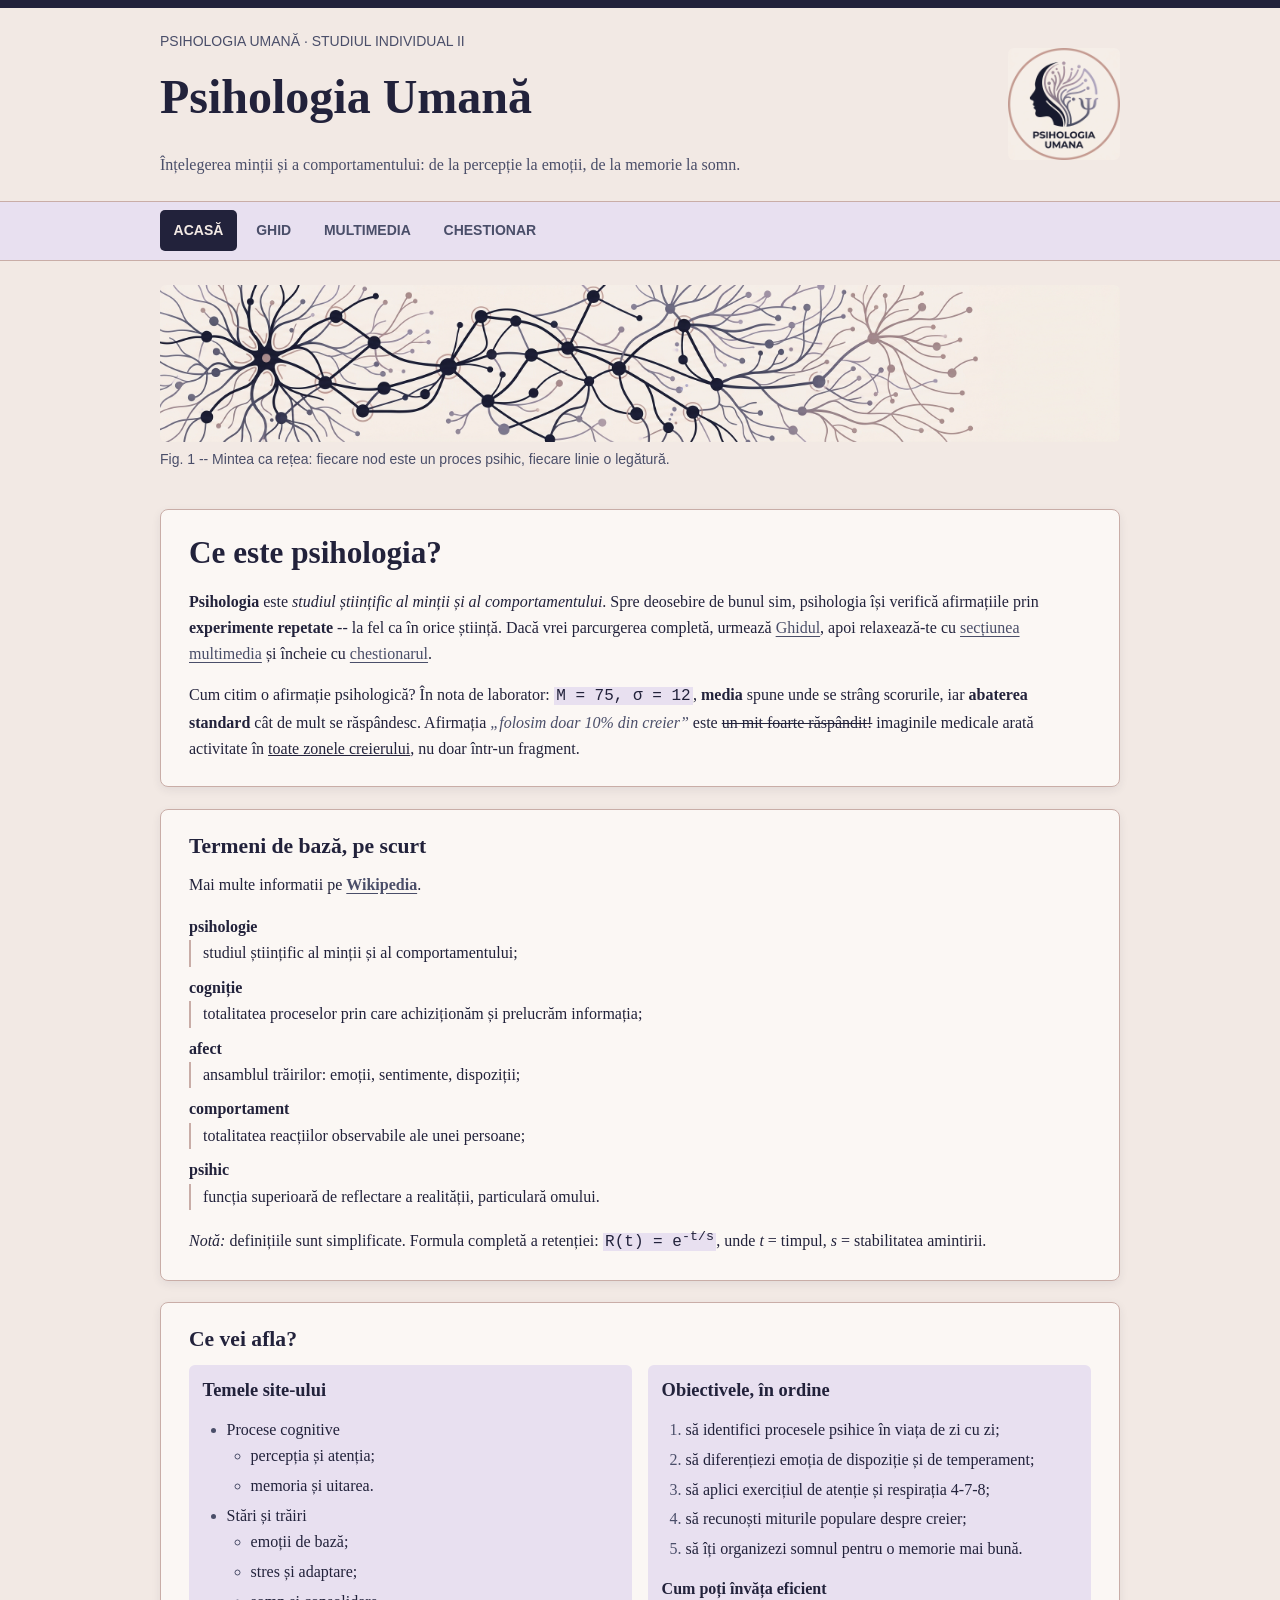
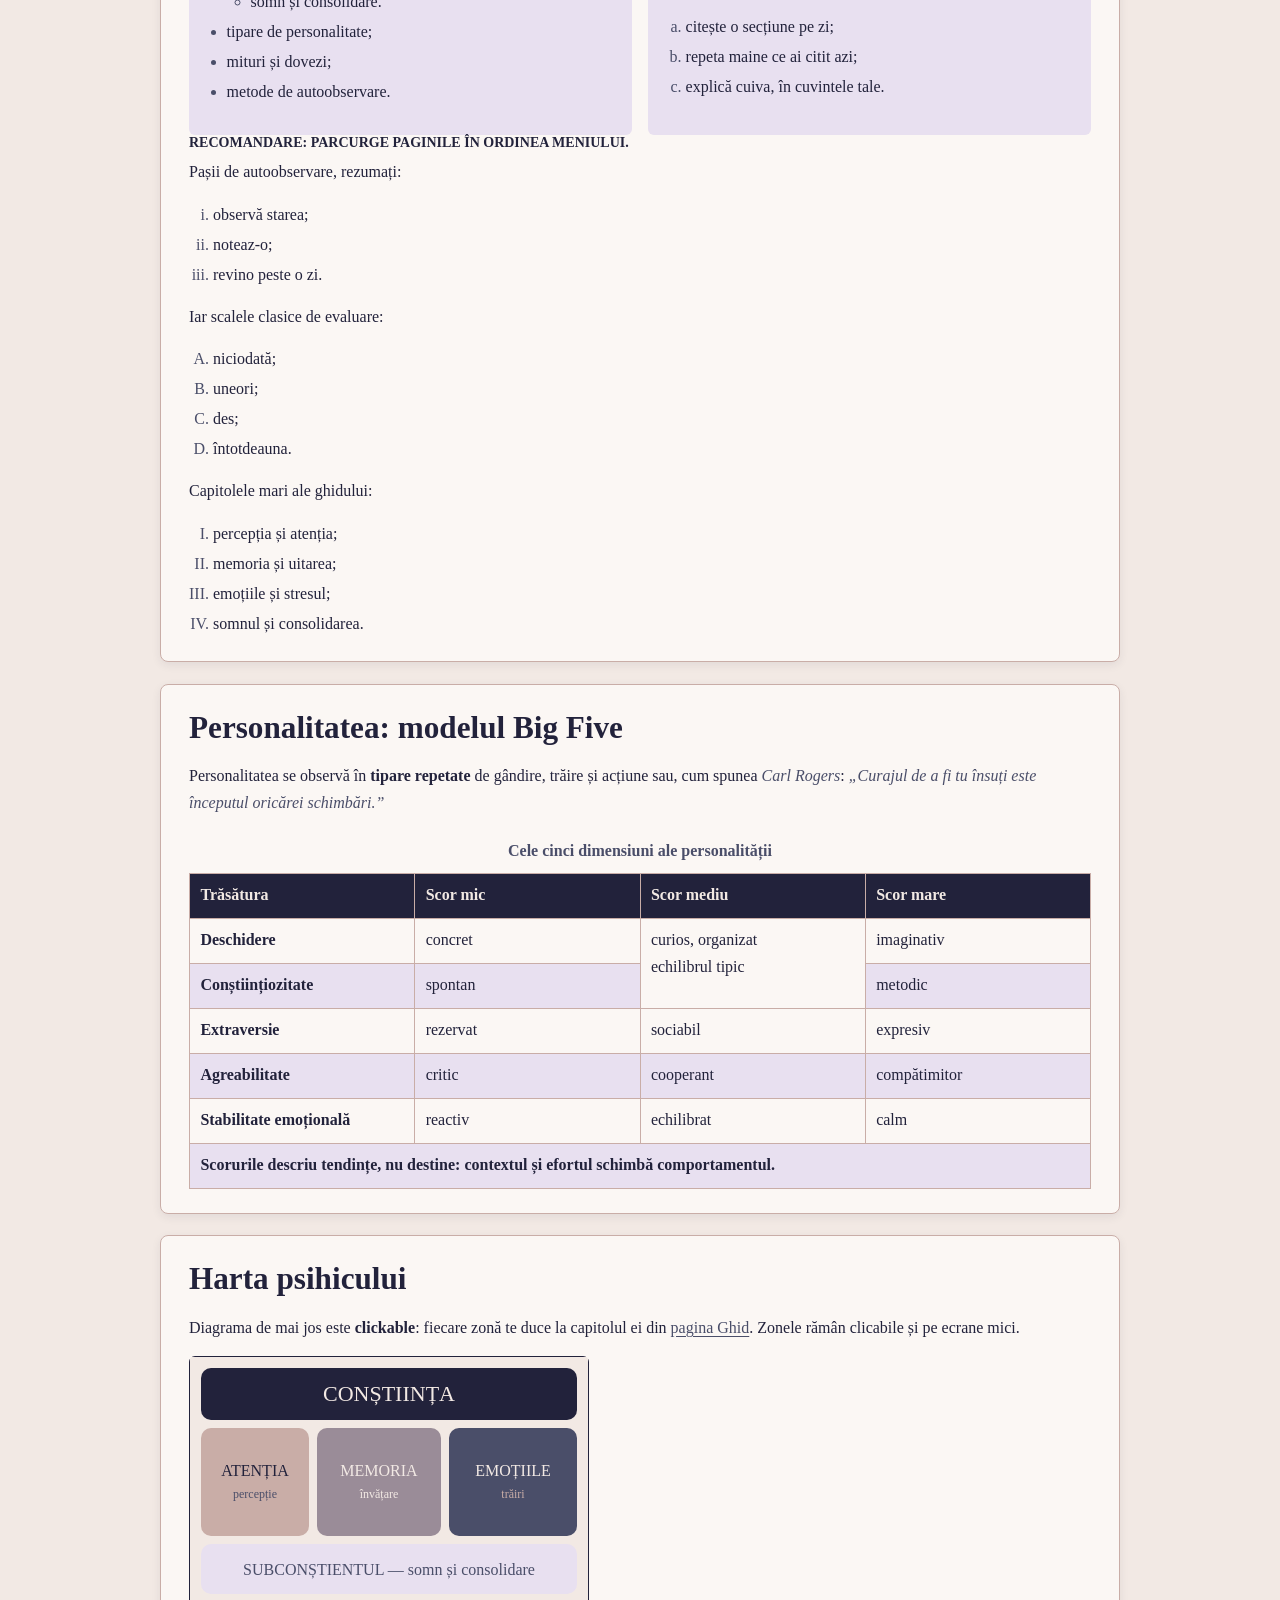
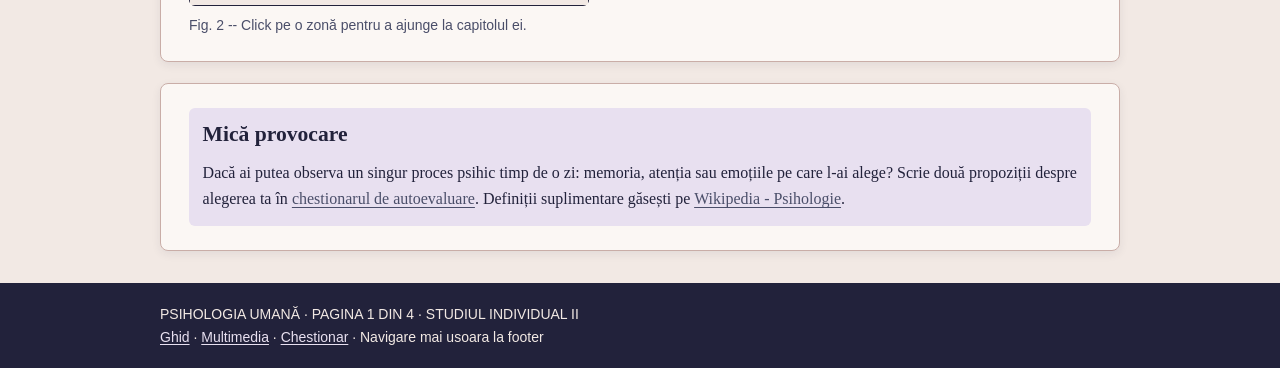
==== commit ee379909: "Studiul Individual 2" ====
--- a/index.html
+++ b/index.html
@@ -1,604 +1,261 @@
 <!DOCTYPE html>
 <html lang="ro">
-  <head>
-    <meta charset="utf-8"/>
-    <title>
-      Psihologia Umană - pagina principală
-    </title>
-    <meta content="width=device-width, initial-scale=1" name="viewport"/>
-    <meta content="#22223b" name="theme-color"/>
-    <link href="imagini/sigla.svg" rel="icon" type="image/svg+xml"/>
-    <link href="style.css" rel="stylesheet"/>
-  </head>
-  <body class="page-index" id="sus">
-    <a class="skip-link" href="#continut">
-      Sari la conținut
-    </a>
-    <!--  banda superioara  -->
-    <!--  antetul paginii  -->
-    <header class="site-header">
-      <div class="brandbar">
-        <a aria-label="Psihologia Umană — pagina principală" class="brand" href="index.html">
-          <img alt="" height="44" src="imagini/sigla.svg" width="44"/>
-          <span>
-            Psihologia
-            <strong>
-              Umană
-            </strong>
-          </span>
-        </a>
-        <span class="brand-note">
-          Înțelegerea minții și a comportamentului
-        </span>
-        <span class="page-number">
-          01
-          <span>
-            / 04
-          </span>
-        </span>
+<head>
+  <meta charset="UTF-8">
+  <meta name="viewport" content="width=device-width, initial-scale=1">
+  <link rel="stylesheet" href="style.css">
+  <title>Psihologia Umană - pagina principală</title>
+</head>
+<body>
+
+<!-- antetul paginii -->
+<header>
+  <div class="antet">
+    <div>
+      <p class="antet-nota">PSIHOLOGIA UMANĂ &middot; STUDIUL INDIVIDUAL II</p>
+        <h1>Psihologia Umană</h1>
+        <p>Înțelegerea minții și a comportamentului: de la percepție la emoții, de la memorie la somn.</p>
+    </div>
+    <img src="imagini/sigla.jpg" alt="Sigla site-ului" width="128" height="128" loading="eager">
+  </div>
+</header>
+
+<!-- meniul comun de navigare -->
+<nav aria-label="Navigare principală">
+  <ul>
+    <li><a href="index.html" aria-current="page">ACASĂ</a></li>
+    <li><a href="ghid.html">GHID</a></li>
+    <li><a href="multimedia.html">MULTIMEDIA</a></li>
+    <li><a href="formular.html">CHESTIONAR</a></li>
+  </ul>
+</nav>
+
+<!-- continutul principal -->
+<main>
+
+
+  <figure>
+    <img src="imagini/banner-minte.jpg" alt="Banner: rețea de noduri" width="960" height="160" loading="eager">
+    <figcaption>Fig. 1 -- Mintea ca rețea: fiecare nod este un proces psihic, fiecare linie o legătură.</figcaption>
+  </figure>
+
+
+  <!-- sectiunea 1: ce este psihologia? -->
+  <section id="prezentare">
+    <h2>Ce este psihologia?</h2>
+    <p>
+      <strong>Psihologia</strong> este <em>studiul științific al minții și al comportamentului</em>. Spre deosebire
+      de bunul sim, psihologia își verifică afirmațiile prin <strong>experimente repetate</strong> --
+      la fel ca în orice știință. Dacă vrei parcurgerea completă, urmează <a href="ghid.html">Ghidul</a>,
+      apoi relaxează-te cu <a href="multimedia.html">secțiunea multimedia</a> și încheie cu
+      <a href="formular.html">chestionarul</a>.
+    </p>
+    <p>
+      Cum citim o afirmație psihologică? În nota de laborator: <code>M = 75, &sigma; = 12</code>,
+      <b>media</b> spune unde se strâng scorurile, iar <b>abaterea standard</b> cât de mult se răspândesc.
+      Afirmația <q>folosim doar 10% din creier</q> este <s>un mit foarte răspândit!</s>
+      imaginile medicale arată activitate în <u>toate zonele creierului</u>, nu doar într-un fragment.
+    </p>
+  </section>
+
+
+  <!-- sectiunea 2: termeni de baza -->
+  <section id="termeni">
+    <h3>Termeni de bază, pe scurt</h3>
+    <p>
+      Mai multe informatii pe <a href="https://ro.wikipedia.org/wiki/Psihologie"><strong>Wikipedia</strong></a>.
+    </p>
+    <dl>
+      <dt><strong>psihologie</strong></dt>
+        <dd>studiul științific al minții și al comportamentului;</dd>
+      <dt><strong>cogniție</strong></dt>
+       <dd>totalitatea proceselor prin care achiziționăm și prelucrăm informația;</dd>
+      <dt><strong>afect</strong></dt>
+       <dd>ansamblul trăirilor: emoții, sentimente, dispoziții;</dd>
+      <dt><strong>comportament</strong></dt>
+        <dd>totalitatea reacțiilor observabile ale unei persoane;</dd>
+      <dt><strong>psihic</strong></dt>
+        <dd>funcția superioară de reflectare a realității, particulară omului.</dd>
+    </dl>
+    <p>
+      <i>Notă:</i> definițiile sunt simplificate. Formula completă a retenției:
+      <code>R(t) = e<sup>-t/s</sup></code>, unde <i>t</i> = timpul, <i>s</i> = stabilitatea amintirii.
+    </p>
+  </section>
+
+
+  <!-- sectiunea 3: ce vei afla (liste) -->
+  <section id="afla">
+    <h3>Ce vei afla?</h3>
+    <div class="coloane">
+      <div>
+          <h4>Temele site-ului</h4>
+          <ul>
+            <li>Procese cognitive
+              <ul>
+                <li>percepția și atenția;</li>
+                <li>memoria și uitarea.</li>
+              </ul>
+            </li>
+            <li>Stări și trăiri
+              <ul>
+                <li>emoții de bază;</li>
+                <li>stres și adaptare;</li>
+                <li>somn și consolidare.</li>
+              </ul>
+            </li>
+            <li>tipare de personalitate;</li>
+            <li>mituri și dovezi;</li>
+            <li>metode de autoobservare.</li>
+          </ul>
+        </div>
+      <div>
+          <h4>Obiectivele, în ordine</h4>
+          <ol type="1">
+            <li>să identifici procesele psihice în viața de zi cu zi;</li>
+            <li>să diferențiezi emoția de dispoziție și de temperament;</li>
+            <li>să aplici exercițiul de atenție și respirația 4-7-8;</li>
+            <li>să recunoști miturile populare despre creier;</li>
+            <li>să îți organizezi somnul pentru o memorie mai bună.</li>
+          </ol>
+          <h5>Cum poți învăța eficient</h5>
+          <ol type="a">
+            <li>citește o secțiune pe zi;</li>
+            <li>repeta maine ce ai citit azi;</li>
+            <li>explică cuiva, în cuvintele tale.</li>
+          </ol>
+        </div>
+    </div>
+    <h6>RECOMANDARE: PARCURGE PAGINILE ÎN ORDINEA MENIULUI.</h6>
+
+    <p>
+      Pașii de autoobservare, rezumați:
+    </p>
+    <ol type="i">
+      <li>observă starea;</li>
+      <li>noteaz-o;</li>
+      <li>revino peste o zi.</li>
+    </ol>
+    <p>Iar scalele clasice de evaluare:</p>
+    <ol type="A">
+      <li>niciodată;</li>
+      <li>uneori;</li>
+      <li>des;</li>
+      <li>întotdeauna.</li>
+    </ol>
+    <p>Capitolele mari ale ghidului:</p>
+    <ol type="I">
+      <li>percepția și atenția;</li>
+      <li>memoria și uitarea;</li>
+      <li>emoțiile și stresul;</li>
+      <li>somnul și consolidarea.</li>
+    </ol>
+  </section>
+
+
+  <!-- sectiunea 4: personalitate (tabel complet) -->
+  <section id="personalitate">
+    <h2>Personalitatea: modelul Big Five</h2>
+    <p>
+      Personalitatea se observă în <strong>tipare repetate</strong> de gândire, trăire și acțiune sau, cum spunea <cite>Carl Rogers</cite>: <q>Curajul de a fi tu însuți este începutul oricărei schimbări.</q>
+    </p>
+    <table class="tabel-date">
+      <caption><strong>Cele cinci dimensiuni ale personalității</strong></caption>
+      <colgroup>
+        <col>
+        <col>
+        <col>
+        <col>
+      </colgroup>
+      <thead>
+        <tr>
+          <th scope="col">Trăsătura</th>
+          <th scope="col">Scor mic</th>
+          <th scope="col">Scor mediu</th>
+          <th scope="col">Scor mare</th>
+        </tr>
+      </thead>
+      <tbody>
+        <tr>
+          <td><strong>Deschidere</strong></td>
+          <td>concret</td>
+          <td rowspan="2">curios, organizat<br> echilibrul tipic</td>
+          <td>imaginativ</td>
+        </tr>
+        <tr>
+          <td><strong>Conștiințiozitate</strong></td>
+          <td>spontan</td>
+          <td>metodic</td>
+        </tr>
+        <tr>
+          <td><strong>Extraversie</strong></td>
+          <td>rezervat</td>
+          <td>sociabil</td>
+          <td>expresiv</td>
+        </tr>
+        <tr>
+          <td><strong>Agreabilitate</strong></td>
+          <td>critic</td>
+          <td>cooperant</td>
+          <td>compătimitor</td>
+        </tr>
+        <tr>
+          <td><strong>Stabilitate emoțională</strong></td>
+          <td>reactiv</td>
+          <td>echilibrat</td>
+          <td>calm</td>
+        </tr>
+        <tr>
+          <th colspan="4">Scorurile descriu tendințe, nu destine: contextul și efortul schimbă comportamentul.</th>
+        </tr>
+      </tbody>
+    </table>
+  </section>
+
+
+  <!-- sectiunea 5: harta psihicului (imagine clicabila) -->
+  <section id="harta">
+    <h2>Harta psihicului</h2>
+    <p>
+      Diagrama de mai jos este <strong>clickable</strong>: fiecare zonă te duce la capitolul ei din
+      <a href="ghid.html">pagina Ghid</a>. Zonele rămân clicabile și pe ecrane mici.
+    </p>
+    <figure>
+      <div class="diagrama">
+        <img src="imagini/harta-psihic.svg" alt="Harta psihicului: conștiința, atenția, memoria, emoțiile și subconștientul cu zone clickable" width="400" height="250" loading="lazy">
+        <a class="zona-constiinta" href="ghid.html" aria-label="Conștiința" title="Conștiința"></a>
+        <a class="zona-atentie" href="ghid.html#perceptie" aria-label="Atenția" title="Atenția"></a>
+        <a class="zona-memorie" href="ghid.html#memorie" aria-label="Memoria" title="Memoria"></a>
+        <a class="zona-emotii" href="ghid.html#emotii" aria-label="Emoțiile" title="Emoțiile"></a>
+        <a class="zona-subconstient" href="ghid.html#somn" aria-label="Subconștientul" title="Subconștientul"></a>
       </div>
-    </header>
-    <!--  meniul comun de navigare  -->
-    <nav aria-label="Navigare principală" class="site-nav">
-      <div class="nav-inner">
-        <a aria-current="page" href="index.html">
-          Acasă
-        </a>
-        <a href="ghid.html">
-          Ghid
-        </a>
-        <a href="multimedia.html">
-          Multimedia
-        </a>
-        <a href="formular.html">
-          Chestionar
-        </a>
-        <a class="nav-explore" href="ghid.html#perceptie">
-          Explorează mintea
-          <span aria-hidden="true">
-            ↗
-          </span>
-        </a>
-      </div>
-    </nav>
-    <!--  continutul principal  -->
-    <main id="continut" tabindex="-1">
-      <div class="page-intro">
-        <div class="intro-copy">
-          <p class="eyebrow">
-            PSIHOLOGIA UMANĂ · STUDIUL INDIVIDUAL I
-          </p>
-          <h1>
-            Psihologia Umană
-          </h1>
-          <p class="intro-description">
-            Înțelegerea minții și a comportamentului: de la percepție la emoții, de la memorie la somn.
+      <figcaption>Fig. 2 -- Click pe o zonă pentru a ajunge la capitolul ei.</figcaption>
+    </figure>
+  </section>
+
+
+  <!-- sectiunea 6: provocare -->
+  <section id="provocare">
+    <div class="caseta">
+          <h3>Mică provocare</h3>
+          <p>
+            Dacă ai putea observa un singur proces psihic timp de o zi: memoria, atenția sau emoțiile
+            pe care l-ai alege? Scrie două propoziții despre alegerea ta în
+            <a href="formular.html">chestionarul de autoevaluare</a>.
+            Definiții suplimentare găsești pe <a href="https://ro.wikipedia.org/wiki/Psihologie">Wikipedia - Psihologie</a>.
           </p>
         </div>
-        <div aria-hidden="true" class="intro-art">
-          <img alt="" height="200" src="imagini/sigla.svg" width="200"/>
-        </div>
-      </div>
-      <div class="content-grid">
-        <figure class="network-banner">
-          <img alt="Banner: rețea de noduri" height="160" loading="eager" src="imagini/banner-minte.jpg" width="960"/>
-          <figcaption>
-            Fig. 1 -- Mintea ca rețea: fiecare nod este un proces psihic, fiecare linie o legătură.
-          </figcaption>
-        </figure>
-        <!--  sectiunea 1: ce este psihologia?  -->
-        <section id="prezentare">
-          <h2>
-            Ce este psihologia?
-          </h2>
-          <p>
-            <strong>
-              Psihologia
-            </strong>
-            este
-            <em>
-              studiul științific al minții și al comportamentului
-            </em>. Spre deosebire
-      de bunul sim, psihologia își verifică afirmațiile prin
-            <strong>
-              experimente repetate
-            </strong>
-            --
-      la fel ca în orice știință. Dacă vrei parcurgerea completă, urmează
-            <a href="ghid.html">
-              Ghidul
-            </a>,
-      apoi relaxează-te cu
-            <a href="multimedia.html">
-              secțiunea multimedia
-            </a>
-            și încheie cu
-            <a href="formular.html">
-              chestionarul
-            </a>.
-          </p>
-          <p>
-            Cum citim o afirmație psihologică? În nota de laborator:
-            <code>
-              M = 75, σ = 12
-            </code>,
-            <b>
-              media
-            </b>
-            spune unde se strâng scorurile, iar
-            <b>
-              abaterea standard
-            </b>
-            cât de mult se răspândesc.
-      Afirmația
-            <q>
-              folosim doar 10% din creier
-            </q>
-            este
-            <s>
-              un mit foarte răspândit!
-            </s>
-            imaginile medicale arată activitate în
-            <u>
-              toate zonele creierului
-            </u>, nu doar într-un fragment.
-          </p>
-        </section>
-        <!--  sectiunea 2: termeni de baza  -->
-        <section id="termeni">
-          <h3>
-            Termeni de bază, pe scurt
-          </h3>
-          <p>
-            Mai multe informatii pe
-            <a href="https://ro.wikipedia.org/wiki/Psihologie">
-              <strong>
-                Wikipedia
-              </strong>
-            </a>.
-          </p>
-          <dl>
-            <dt>
-              <strong>
-                psihologie
-              </strong>
-            </dt>
-            <dd>
-              studiul științific al minții și al comportamentului;
-            </dd>
-            <dt>
-              <strong>
-                cogniție
-              </strong>
-            </dt>
-            <dd>
-              totalitatea proceselor prin care achiziționăm și prelucrăm informația;
-            </dd>
-            <dt>
-              <strong>
-                afect
-              </strong>
-            </dt>
-            <dd>
-              ansamblul trăirilor: emoții, sentimente, dispoziții;
-            </dd>
-            <dt>
-              <strong>
-                comportament
-              </strong>
-            </dt>
-            <dd>
-              totalitatea reacțiilor observabile ale unei persoane;
-            </dd>
-            <dt>
-              <strong>
-                psihic
-              </strong>
-            </dt>
-            <dd>
-              funcția superioară de reflectare a realității, particulară omului.
-            </dd>
-          </dl>
-          <p>
-            <i>
-              Notă:
-            </i>
-            definițiile sunt simplificate. Formula completă a retenției:
-            <code>
-              R(t) = e
-              <sup>
-                -t/s
-              </sup>
-            </code>, unde
-            <i>
-              t
-            </i>
-            = timpul,
-            <i>
-              s
-            </i>
-            = stabilitatea amintirii.
-          </p>
-        </section>
-        <!--  sectiunea 3: ce vei afla (liste)  -->
-        <section id="afla">
-          <h3>
-            Ce vei afla?
-          </h3>
-          <div class="layout-grid">
-            <div>
-              <h4>
-                Temele site-ului
-              </h4>
-              <ul>
-                <li>
-                  Procese cognitive
-                  <ul>
-                    <li>
-                      percepția și atenția;
-                    </li>
-                    <li>
-                      memoria și uitarea.
-                    </li>
-                  </ul>
-                </li>
-                <li>
-                  Stări și trăiri
-                  <ul>
-                    <li>
-                      emoții de bază;
-                    </li>
-                    <li>
-                      stres și adaptare;
-                    </li>
-                    <li>
-                      somn și consolidare.
-                    </li>
-                  </ul>
-                </li>
-                <li>
-                  tipare de personalitate;
-                </li>
-                <li>
-                  mituri și dovezi;
-                </li>
-                <li>
-                  metode de autoobservare.
-                </li>
-              </ul>
-            </div>
-            <div>
-              <h4>
-                Obiectivele, în ordine
-              </h4>
-              <ol type="1">
-                <li>
-                  să identifici procesele psihice în viața de zi cu zi;
-                </li>
-                <li>
-                  să diferențiezi emoția de dispoziție și de temperament;
-                </li>
-                <li>
-                  să aplici exercițiul de atenție și respirația 4-7-8;
-                </li>
-                <li>
-                  să recunoști miturile populare despre creier;
-                </li>
-                <li>
-                  să îți organizezi somnul pentru o memorie mai bună.
-                </li>
-              </ol>
-              <h5>
-                Cum poți învăța eficient
-              </h5>
-              <ol type="a">
-                <li>
-                  citește o secțiune pe zi;
-                </li>
-                <li>
-                  repeta maine ce ai citit azi;
-                </li>
-                <li>
-                  explică cuiva, în cuvintele tale.
-                </li>
-              </ol>
-            </div>
-          </div>
-          <h6>
-            RECOMANDARE: PARCURGE PAGINILE ÎN ORDINEA MENIULUI.
-          </h6>
-          <p>
-            Pașii de autoobservare, rezumați:
-          </p>
-          <ol type="i">
-            <li>
-              observă starea;
-            </li>
-            <li>
-              noteaz-o;
-            </li>
-            <li>
-              revino peste o zi.
-            </li>
-          </ol>
-          <p>
-            Iar scalele clasice de evaluare:
-          </p>
-          <ol type="A">
-            <li>
-              niciodată;
-            </li>
-            <li>
-              uneori;
-            </li>
-            <li>
-              des;
-            </li>
-            <li>
-              întotdeauna.
-            </li>
-          </ol>
-          <p>
-            Capitolele mari ale ghidului:
-          </p>
-          <ol type="I">
-            <li>
-              percepția și atenția;
-            </li>
-            <li>
-              memoria și uitarea;
-            </li>
-            <li>
-              emoțiile și stresul;
-            </li>
-            <li>
-              somnul și consolidarea.
-            </li>
-          </ol>
-        </section>
-        <!--  sectiunea 4: personalitate (tabel complet)  -->
-        <section id="personalitate">
-          <h2>
-            Personalitatea: modelul Big Five
-          </h2>
-          <p>
-            Personalitatea se observă în
-            <strong>
-              tipare repetate
-            </strong>
-            de gândire, trăire și acțiune sau, cum spunea
-            <cite>
-              Carl Rogers
-            </cite>:
-            <q>
-              Curajul de a fi tu însuți este începutul oricărei schimbări.
-            </q>
-          </p>
-          <div aria-label="Tabel: Personalitatea: modelul Big Five" class="table-scroll" role="region" tabindex="0">
-            <table class="data-table">
-              <caption>
-                <strong>
-                  Cele cinci dimensiuni ale personalității
-                </strong>
-              </caption>
-              <colgroup>
-                <col/>
-                <col/>
-                <col/>
-                <col/>
-              </colgroup>
-              <thead>
-                <tr>
-                  <th scope="col">
-                    Trăsătura
-                  </th>
-                  <th scope="col">
-                    Scor mic
-                  </th>
-                  <th scope="col">
-                    Scor mediu
-                  </th>
-                  <th scope="col">
-                    Scor mare
-                  </th>
-                </tr>
-              </thead>
-              <tbody>
-                <tr>
-                  <td>
-                    <strong>
-                      Deschidere
-                    </strong>
-                  </td>
-                  <td>
-                    concret
-                  </td>
-                  <td rowspan="2">
-                    curios, organizat
-                    <br/>
-                    echilibrul tipic
-                  </td>
-                  <td>
-                    imaginativ
-                  </td>
-                </tr>
-                <tr>
-                  <td>
-                    <strong>
-                      Conștiințiozitate
-                    </strong>
-                  </td>
-                  <td>
-                    spontan
-                  </td>
-                  <td>
-                    metodic
-                  </td>
-                </tr>
-                <tr>
-                  <td>
-                    <strong>
-                      Extraversie
-                    </strong>
-                  </td>
-                  <td>
-                    rezervat
-                  </td>
-                  <td>
-                    sociabil
-                  </td>
-                  <td>
-                    expresiv
-                  </td>
-                </tr>
-                <tr>
-                  <td>
-                    <strong>
-                      Agreabilitate
-                    </strong>
-                  </td>
-                  <td>
-                    critic
-                  </td>
-                  <td>
-                    cooperant
-                  </td>
-                  <td>
-                    compătimitor
-                  </td>
-                </tr>
-                <tr>
-                  <td>
-                    <strong>
-                      Stabilitate emoțională
-                    </strong>
-                  </td>
-                  <td>
-                    reactiv
-                  </td>
-                  <td>
-                    echilibrat
-                  </td>
-                  <td>
-                    calm
-                  </td>
-                </tr>
-                <tr>
-                  <th colspan="4">
-                    Scorurile descriu tendințe, nu destine: contextul și efortul schimbă comportamentul.
-                  </th>
-                </tr>
-              </tbody>
-            </table>
-          </div>
-        </section>
-        <!--  sectiunea 5: harta psihicului (imagine clicabila)  -->
-        <section id="harta">
-          <h2>
-            Harta psihicului
-          </h2>
-          <p>
-            Diagrama de mai jos este
-            <strong>
-              clickable
-            </strong>: fiecare zonă te duce la capitolul ei din
-            <a href="ghid.html">
-              pagina Ghid
-            </a>. Harta e desenată cu imagini clickable (
-            <code>
-              usemap
-            </code>
-            ).
-          </p>
-          <figure>
-            <div aria-label="Harta interactivă a psihicului" class="map-scroll" role="region" tabindex="0">
-              <img alt="Harta psihicului: conștiința, atenția, memoria, emoțiile și subconștientul cu zone clickable" height="250" loading="lazy" src="imagini/harta-psihic.svg" usemap="#harta-psihic" width="400"/>
-            </div>
-            <figcaption>
-              Fig. 2 -- Click pe o zonă pentru a ajunge la capitolul ei.
-            </figcaption>
-          </figure>
-          <div class="map-links">
-            <a href="ghid.html#perceptie">
-              Atenția
-            </a>
-            <a href="ghid.html#memorie">
-              Memoria
-            </a>
-            <a href="ghid.html#emotii">
-              Emoțiile
-            </a>
-            <a href="ghid.html#somn">
-              Somnul
-            </a>
-          </div>
-          <map name="harta-psihic">
-            <area alt="Conștiința" coords="12,12,388,64" href="ghid.html" shape="rect" title="Conștiința"/>
-            <area alt="Atenția" coords="12,72,120,180" href="ghid.html#perceptie" shape="rect" title="Atenția"/>
-            <area alt="Memoria" coords="128,72,252,180" href="ghid.html#memorie" shape="rect" title="Memoria"/>
-            <area alt="Emoțiile" coords="260,72,388,180" href="ghid.html#emotii" shape="rect" title="Emoțiile"/>
-            <area alt="Subconștientul" coords="12,188,388,238" href="ghid.html#somn" shape="rect" title="Subconștientul"/>
-          </map>
-        </section>
-        <!--  sectiunea 6: provocare  -->
-        <section id="provocare">
-          <div class="media-panel">
-            <div>
-              <h3>
-                Mică provocare
-              </h3>
-              <p>
-                Dacă ai putea observa un singur proces psihic timp de o zi: memoria, atenția sau emoțiile
-                <br/>
-                pe care l-ai alege? Scrie două propoziții despre alegerea ta în
-                <a href="formular.html">
-                  chestionarul de autoevaluare
-                </a>.
-                <br/>
-                Definiții suplimentare găsești pe
-                <a href="https://ro.wikipedia.org/wiki/Psihologie">
-                  Wikipedia - Psihologie
-                </a>.
-              </p>
-            </div>
-          </div>
-        </section>
-      </div>
-    </main>
-    <!--  subsolul  -->
-    <footer class="site-footer">
-      <div class="footer-inner">
-        <div>
-          <a class="footer-brand" href="index.html">
-            Psihologia Umană
-            <span aria-hidden="true">.
-            </span>
-          </a>
-          <p>
-            Înțelegerea minții, pas cu pas.
-          </p>
-          <small>
-            Studiul individual · Pagina 1 din 4
-          </small>
-        </div>
-        <nav aria-label="Navigare în subsol">
-          <a href="index.html">
-            Acasă
-          </a>
-          <a href="ghid.html">
-            Ghid
-          </a>
-          <a href="multimedia.html">
-            Multimedia
-          </a>
-          <a href="formular.html">
-            Chestionar
-          </a>
-        </nav>
-        <a class="back-top" href="#sus">
-          Înapoi sus ↑
-        </a>
-      </div>
-    </footer>
-  </body>
+  </section>
+
+</main>
+
+<!-- subsolul -->
+<footer>
+  <div class="subsol">
+    PSIHOLOGIA UMANĂ &middot; PAGINA 1 DIN 4 &middot; STUDIUL INDIVIDUAL II<br>
+        <small><a href="ghid.html">Ghid</a> &middot; <a href="multimedia.html">Multimedia</a> &middot; <a href="formular.html">Chestionar</a> &middot; Navigare mai usoara la footer</small>
+  </div>
+</footer>
+
+</body>
 </html>
--- a/style.css
+++ b/style.css
@@ -1,709 +1,788 @@
-/* Psihologia Umană — stiluri comune, fără biblioteci sau fonturi externe. */
 :root {
-  color-scheme: light;
-  --paper: #faf7f3;
-  --cream: #f2e9e4;
-  --white: #fffdfa;
-  --ink: #22223b;
-  --violet: #4a4e69;
-  --muted: #686172;
-  --rose: #c9ada7;
-  --lavender: #e8e0f0;
-  --line: #dfd5d4;
-  --radius: 20px;
-  --width: 1160px;
-  --accent: #79507e;
-  --shadow-raised: 0 18px 36px #4a315c26, 0 5px 12px #22223b12;
-  --shadow-glow: 0 16px 36px #79507e38, 0 0 0 4px #c9ada733;
-}
-
-/* Bază și tipografie */
-* { box-sizing: border-box; }
-html { scroll-behavior: smooth; scroll-padding-top: 100px; }
-body { margin: 0; background: var(--paper); color: var(--ink); font: 16px/1.75 'Segoe UI', Arial, sans-serif; overflow-wrap: break-word; }
-::selection { background: var(--rose); color: var(--ink); }
-a { color: var(--violet); text-decoration-thickness: 1px; text-underline-offset: 4px; transition: color .18s, background-color .18s, border-color .18s; }
-a:hover { color: #774a5f; }
-:focus-visible { outline: 3px solid #86556e; outline-offset: 5px; }
-main:focus { outline: none; }
-img, video { display: block; max-width: 100%; height: auto; }
-picture { display: block; }
-h1, h2, h3, h4, h5, h6 { font-family: Georgia, 'Times New Roman', serif; font-weight: 400; line-height: 1.22; text-wrap: balance; }
-h1 { font-size: clamp(2.5rem, 5vw, 4.7rem); letter-spacing: -.055em; margin: 20px 0; }
-h2 { font-size: clamp(1.8rem, 3vw, 2.55rem); letter-spacing: -.035em; }
-h3 { font-size: 1.8rem; letter-spacing: -.025em; }
-h4 { font-size: 1.4rem; }
-h5 { font-size: 1.15rem; }
-h6 { font: 700 .72rem/1.6 'Segoe UI', sans-serif; letter-spacing: .1em; }
-p { margin: 0 0 1.2rem; }
-strong, b { font-weight: 650; }
-small { font-size: .82rem; }
-code, kbd { font: .87em/1.6 Consolas, monospace; background: #eee8f0; padding: .18em .4em; border-radius: 5px; overflow-wrap: anywhere; }
-kbd { background: var(--white); border: 1px solid var(--line); box-shadow: 0 2px 0 var(--line); }
-mark { color: var(--ink); background: #ead9d1; padding: .1em .3em; border-radius: 4px; }
-abbr[title] { text-decoration: underline dotted; text-underline-offset: 4px; cursor: help; }
-sup, sub { line-height: 0; }
-q, cite { color: var(--violet); }
-s { color: var(--muted); }
-u { text-underline-offset: 3px; }
-ul, ol { padding-left: 1.35rem; margin: .7rem 0 1.4rem; }
-li { padding-left: .25rem; margin: .45rem 0; }
-li::marker { color: #805e78; font-weight: 600; }
-li ul, li ol { margin: .4rem 0 .8rem; }
-
-/* Antet și meniu, identice pe toate paginile */
-.skip-link { position: fixed; left: 16px; top: 12px; transform: translateY(-160%); z-index: 20; background: var(--ink); color: white; padding: 12px 20px; border-radius: 8px; }
-.skip-link:focus { transform: translateY(0); }
-.site-header { background: var(--white); border-top: 5px solid var(--ink); }
-.brandbar { max-width: var(--width); margin: auto; min-height: 100px; display: flex; align-items: center; gap: 24px; padding: 20px 0; }
-.brand { display: inline-flex; align-items: center; gap: 13px; color: var(--ink); text-decoration: none; font-family: Georgia, serif; font-size: 1.5rem; white-space: nowrap; }
-.brand strong { font-weight: 400; color: #7d606f; }
-.brand img { width: 44px; height: 44px; }
-.brand-note { margin-left: auto; color: var(--muted); font-size: .8rem; }
-.page-number { border-left: 1px solid var(--line); padding-left: 24px; font-size: .85rem; font-variant-numeric: tabular-nums; }
-.page-number span { color: var(--muted); }
-.site-nav { position: sticky; top: 0; z-index: 10; background: var(--white); border-block: 1px solid var(--line); box-shadow: 0 5px 20px #22223b04; }
-.nav-inner { max-width: var(--width); margin: auto; display: flex; align-items: center; gap: 8px; min-height: 68px; }
-.nav-inner > a { display: inline-flex; align-items: center; justify-content: center; padding: 10px 22px; border-radius: 8px; font-size: .8rem; font-weight: 650; text-decoration: none; }
-.nav-inner > a:hover { background: var(--cream); color: var(--ink); }
-.nav-inner > a[aria-current] { background: var(--ink); color: var(--white); }
-.nav-inner > .nav-explore { margin-left: auto; padding-right: 0; gap: 24px; font-weight: 400; }
-.nav-explore span { font-size: 1.3rem; }
-
-/* Introducere și aranjarea conținutului */
-main { width: min(var(--width), calc(100% - 64px)); margin: auto; padding: 40px 0 80px; }
-.page-intro { display: grid; grid-template-columns: minmax(0, 1fr) 280px; gap: 40px; align-items: center; padding: 44px 52px; background: var(--cream); border: 1px solid #e6d9d5; border-radius: 24px; position: relative; overflow: hidden; }
-.eyebrow { color: #735e6e; font-size: .66rem; letter-spacing: .15em; font-weight: 700; margin: 0; text-transform: uppercase; }
-.intro-description { font-family: Georgia, serif; font-size: clamp(1.05rem, 1.6vw, 1.25rem); line-height: 1.65; color: var(--violet); max-width: 48ch; margin: 0; }
-.intro-art { display: grid; place-items: center; border: 1px solid #c9ada775; aspect-ratio: 1; border-radius: 50%; position: relative; background: radial-gradient(circle, #dfccd6 0 52%, transparent 53%); }
-.intro-art::before { content: ''; position: absolute; inset: 16px; border: 1px dashed #9a8c9866; border-radius: 50%; }
-.intro-art::after { content: '+'; position: absolute; top: 8%; right: 5%; font-size: 2rem; color: #8b7281; }
-.intro-art img { width: 66%; height: auto; transform: rotate(-8deg); }
-.content-grid { display: grid; gap: 28px; margin-top: 28px; }
-section { min-width: 0; padding: clamp(24px, 4vw, 44px); background: var(--white); border: 1px solid var(--line); border-radius: var(--radius); scroll-margin-top: 95px; }
-section > :first-child { margin-top: 0; }
-section > :last-child { margin-bottom: 0; }
-section > h2, section > h3, section > h4 { margin: 0 0 22px; }
-section > h2::before, section > h3::before, section > h4::before { content: ''; display: block; width: 30px; height: 3px; border-radius: 3px; background: var(--rose); margin-bottom: 18px; }
-section p { max-width: 85ch; }
-.page-index .content-grid { grid-template-columns: minmax(0, 1.6fr) minmax(0, 1fr); }
-.page-index .content-grid > * { grid-column: 1 / -1; }
-.page-index #prezentare { grid-column: 1; }
-.page-index #termeni { grid-column: 2; background: #eee8f0; }
-#termeni h3 { font-size: 1.6rem; }
-dl { margin: 22px 0; }
-dt { font-family: Georgia, serif; font-size: 1.13rem; margin-top: 16px; }
-dd { margin: 3px 0 0; color: var(--violet); font-size: .89rem; line-height: 1.6; }
-.layout-grid { display: grid; grid-template-columns: repeat(2, minmax(0, 1fr)); gap: 32px; margin: 24px 0; }
-.layout-grid > div { border: 1px solid var(--line); background: var(--paper); border-radius: 14px; padding: 24px; }
-.layout-grid h4 { margin-top: 0; }
-.layout-grid h5 { color: var(--violet); }
-#provocare { background: var(--ink); color: var(--cream); border: 0; position: relative; }
-#provocare h3 { font-size: 2rem; margin-top: 0; }
-#provocare a { color: #ead0d0; }
-#provocare a:hover { color: white; }
-#provocare .media-panel { background: transparent; border: 0; padding: 0; }
-
-/* Imagini, galerie și playere native */
-figure { margin: 24px 0; min-width: 0; }
-figure img { margin-inline: auto; border-radius: 10px; }
-figcaption { color: var(--muted); font-size: .76rem; line-height: 1.65; margin-top: 12px; }
-.network-banner { margin: 0; background: var(--ink); border-radius: var(--radius); overflow: hidden; }
-.network-banner img { width: 100%; height: 160px; object-fit: cover; border-radius: 0; }
-.network-banner figcaption { margin: 0; padding: 12px 24px; color: #e6dce6; font-size: .72rem; }
-.media-panel { background: #eee8f0; padding: 28px; border: 1px solid var(--line); border-radius: 16px; }
-.media-panel > div { display: flex; flex-direction: column; align-items: center; gap: 20px; min-width: 0; }
-.media-panel br { display: none; }
-.gallery-grid { display: grid; grid-template-columns: repeat(4, minmax(0, 1fr)); gap: 18px; margin-top: 24px; }
-.gallery-grid > div { min-width: 0; }
-.gallery-grid figure { height: 100%; margin: 0; padding: 10px; border: 1px solid var(--line); border-radius: 14px; background: var(--paper); transition: transform .2s, box-shadow .2s; }
-.gallery-grid figure:hover { transform: translateY(-4px); box-shadow: 0 10px 24px #22223b0d; }
-.gallery-grid img { width: 100%; aspect-ratio: 3 / 2; object-fit: cover; border-radius: 8px; }
-.gallery-grid figcaption { padding: 4px 6px 8px; font-size: .8rem; color: var(--ink); }
-video { width: min(100%, 640px); max-height: 420px; background: var(--ink); border-radius: 14px; margin: auto; }
-audio { display: block; width: min(100%, 420px); min-width: 0; margin-block: 16px; border-radius: 28px; }
-iframe { display: block; width: 100%; height: 420px; border: 1px solid var(--line); background: var(--paper); border-radius: 12px; }
-article { padding: 24px; border-left: 4px solid var(--rose); border-radius: 0 12px 12px 0; background: var(--cream); }
-article h5 { margin: 0 0 16px; }
-article footer p { margin-bottom: 0; }
-.map-scroll { max-width: 100%; overflow-x: auto; border-radius: 10px; }
-.map-scroll img { width: 400px; max-width: none; height: 250px; }
-.map-links { display: flex; flex-wrap: wrap; gap: 10px; margin-top: 20px; }
-.map-links a { background: var(--lavender); padding: 7px 16px; border-radius: 50px; text-decoration: none; font-size: .85rem; }
-.map-links a:hover { background: var(--ink); color: white; }
-
-/* Tabele: derulare locală, cu păstrarea structurii și a celulelor unite. */
-.table-scroll { max-width: 100%; overflow-x: auto; border: 1px solid var(--line); border-radius: 12px; margin-block: 24px; }
-.data-table { width: 100%; border-collapse: collapse; font-size: .88rem; text-align: left; line-height: 1.6; }
-.data-table caption { text-align: left; padding: 16px 20px; background: var(--cream); font-size: .82rem; }
-.data-table th, .data-table td { padding: 16px 20px; border-bottom: 1px solid var(--line); vertical-align: top; }
-.data-table thead { background: var(--ink); color: var(--white); }
-.data-table thead th { font-weight: 500; }
-.data-table tbody tr:nth-child(even) { background: #f5f0f2; }
-.data-table tbody tr:hover { background: #ece5ee; }
-.data-table tbody th[colspan] { background: var(--lavender); color: var(--violet); font-size: .78rem; }
-.data-table tbody tr:last-child > * { border-bottom: 0; }
-
-/* Formular: câmpuri HTML native și validare în browser. */
-form { display: grid; grid-template-columns: repeat(2, minmax(0, 1fr)); gap: 24px; margin-block: 32px 48px; }
-fieldset { min-width: 0; margin: 0; padding: 26px; border: 1px solid var(--line); border-radius: 14px; background: var(--paper); }
-legend { padding: 0 10px; font-family: Georgia, serif; font-size: 1.15rem; color: var(--violet); }
-fieldset p:last-child { margin-bottom: 0; }
-fieldset:nth-child(3), fieldset:nth-child(4) { grid-column: 1 / -1; }
-label { font-size: .89rem; font-weight: 500; }
-input, select, textarea, button { font: inherit; accent-color: var(--violet); }
-input:not([type='radio']):not([type='checkbox']):not([type='range']), select, textarea { display: block; width: 100%; min-width: 0; min-height: 46px; margin: 8px 0 16px; padding: 10px 13px; color: var(--ink); border: 1px solid #c9bdc6; border-radius: 8px; background: var(--white); transition: border-color .18s, box-shadow .18s; }
-input:hover, select:hover, textarea:hover { border-color: var(--violet); }
-input:focus, select:focus, textarea:focus { border-color: var(--violet); box-shadow: 0 0 0 3px #4a4e6912; }
-input::placeholder, textarea::placeholder { color: #776d7b; opacity: 1; }
-textarea { resize: vertical; min-height: 140px; }
-input[type='radio'], input[type='checkbox'] { width: 18px; height: 18px; vertical-align: middle; margin: 0 9px 0 0; flex-shrink: 0; }
-label:has(input[type='radio']), label:has(input[type='checkbox']) { display: inline-flex; align-items: center; min-height: 44px; cursor: pointer; }
-input[type='range'] { display: block; width: 100%; margin: 16px 0 24px; cursor: pointer; }
-progress, meter { display: block; width: min(100%, 420px); height: 14px; margin: 10px 0 6px; accent-color: var(--violet); }
-progress { overflow: hidden; border-radius: 20px; border: 0; background: var(--lavender); }
-progress::-webkit-progress-bar { background: var(--lavender); }
-progress::-webkit-progress-value { background: var(--violet); border-radius: 20px; }
-progress::-moz-progress-bar { background: var(--violet); }
-button { min-height: 48px; padding: 12px 24px; margin: 4px 8px 4px 0; border: 1px solid var(--ink); border-radius: 9px; background: var(--ink); color: white; font-size: .87rem; font-weight: 600; cursor: pointer; transition: background .18s, transform .18s; }
-button:hover { background: var(--violet); transform: translateY(-1px); }
-button:active { transform: translateY(0); }
-button[type='reset'] { background: transparent; color: var(--ink); border-color: #c9bdc6; }
-button[type='reset']:hover { background: var(--lavender); }
-
-/* Subsol */
-.site-footer { background: var(--ink); color: var(--cream); padding: 48px 0; }
-.footer-inner { max-width: var(--width); margin: auto; display: grid; grid-template-columns: 1fr auto auto; gap: 48px; align-items: start; }
-.footer-brand { font: 1.7rem Georgia, serif; text-decoration: none; }
-.footer-brand span { color: var(--rose); }
-.site-footer a { color: var(--cream); }
-.site-footer a:hover { color: #d7b8d5; }
-.site-footer p { font-size: .85rem; color: #cec4d1; margin: 10px 0; }
-.site-footer small { color: #c2b9c7; font-size: .7rem; }
-.site-footer nav { display: grid; gap: 8px; font-size: .8rem; }
-.site-footer nav a { text-decoration: none; }
-.back-top { font-size: .8rem; text-decoration: none; border-bottom: 1px solid #72667d; padding-bottom: 5px; }
-
-/* Tabletă */
-@media (max-width: 1224px) {
-  .brandbar, .nav-inner, .footer-inner { margin-inline: 32px; }
-}
-@media (max-width: 900px) {
-  .brand-note { display: none; }
-  .page-number { margin-left: auto; }
-  .page-intro { grid-template-columns: minmax(0, 1fr) 180px; gap: 24px; padding: 32px; }
-  .page-index #prezentare, .page-index #termeni { grid-column: 1 / -1; }
-  .gallery-grid { grid-template-columns: repeat(2, minmax(0, 1fr)); }
-  .nav-inner > .nav-explore { display: none; }
-  .nav-inner > a { flex: 1; }
-  .layout-grid { gap: 20px; }
-  form { grid-template-columns: 1fr; }
-  fieldset { grid-column: 1 / -1; }
-  .footer-inner { gap: 28px; grid-template-columns: 1fr auto; }
-  .back-top { justify-self: start; }
-}
-
-/* Telefon: meniu vizibil și accesibil, fără JavaScript. */
-@media (max-width: 600px) {
-  html { scroll-padding-top: 85px; }
-  body { font-size: 15px; }
-  main { width: calc(100% - 32px); padding-top: 20px; padding-bottom: 40px; }
-  .brandbar, .nav-inner, .footer-inner { margin-inline: 16px; }
-  .brandbar { min-height: 80px; gap: 10px; padding-block: 16px; }
-  .brand { font-size: 1.15rem; gap: 8px; }
-  .brand img { width: 34px; height: 34px; }
-  .page-number { padding-left: 12px; font-size: .7rem; }
-  .nav-inner { gap: 3px; min-height: 60px; }
-  .nav-inner > a { padding: 11px 5px; font-size: .69rem; min-height: 44px; }
-  .page-intro { display: block; padding: 28px 24px; border-radius: 18px; }
-  .intro-art { display: none; }
-  h1 { font-size: 2.6rem; margin-block: 18px; }
-  .eyebrow { font-size: .58rem; letter-spacing: .1em; }
-  .intro-description { font-size: 1.05rem; }
-  .content-grid { gap: 18px; margin-top: 18px; }
-  section { padding: 24px 20px; border-radius: 16px; }
-  h3 { font-size: 1.65rem; }
-  .layout-grid { grid-template-columns: 1fr; }
-  .layout-grid > div { padding: 20px; }
-  .network-banner img { height: 100px; }
-  .network-banner figcaption { padding: 12px 16px; }
-  .gallery-grid { gap: 12px; }
-  .gallery-grid figcaption { font-size: .73rem; }
-  .media-panel { padding: 16px; }
-  .data-table { min-width: 520px; }
-  .data-table th, .data-table td { padding: 12px 14px; }
-  .table-scroll { background: linear-gradient(90deg, transparent 95%, #22223b0d); }
-  iframe { height: 320px; }
-  article { padding: 20px; }
-  form { gap: 20px; margin-top: 24px; }
-  fieldset { padding: 20px 16px; }
-  legend { font-size: 1.05rem; }
-  button { width: 100%; margin: 6px 0; }
-  .site-footer { padding-block: 32px; }
-  .footer-inner { grid-template-columns: 1fr; gap: 24px; }
-  .site-footer nav { display: flex; flex-wrap: wrap; gap: 12px 24px; }
-}
-/* Mișcare: apariții progresive și reacții la mouse, tastatură și formular.
-   Conținutul rămâne vizibil și în browsere fără animații la derulare. */
-@keyframes appear-up {
-  from { opacity: .35; translate: 0 22px; }
-  to { opacity: 1; translate: 0 0; }
-}
-@keyframes appear-soft {
-  from { opacity: .45; }
-  to { opacity: 1; }
-}
-@keyframes orbit-ring {
-  to { rotate: 360deg; }
-}
-@keyframes float-symbol {
-  0%, 100% { translate: 0 0; rotate: -3deg; }
-  50% { translate: 0 -9px; rotate: 3deg; }
-}
-@keyframes grow-bar {
-  from { scale: .08 1; }
-  to { scale: 1 1; }
-}
-@keyframes choice-pop {
-  0%, 100% { scale: 1; }
-  50% { scale: 1.18; }
-}
-@keyframes anchor-glow {
-  0%, 100% { box-shadow: 0 0 0 0 transparent; }
-  35% { box-shadow: 0 0 0 5px #9a8c9840; }
-}
-@keyframes light-sweep {
-  0%, 55% { transform: translateX(-180%) skewX(-22deg); }
-  85%, 100% { transform: translateX(350%) skewX(-22deg); }
-}
-@keyframes gradient-flow {
-  0%, 100% { background-position: 0% 50%; }
-  50% { background-position: 100% 50%; }
-}
-@keyframes button-bounce {
-  0%, 100% { translate: 0 0; }
-  45% { translate: 0 -9px; }
-  70% { translate: 0 2px; }
-}
-@keyframes image-drift {
-  0%, 100% { translate: 0 0; }
-  50% { translate: 0 -6px; }
-}
-@keyframes image-unveil {
-  from { opacity: .4; clip-path: inset(8% 3% 8% 3% round 18px); }
-  to { opacity: 1; clip-path: inset(0 round 10px); }
-}
-@keyframes row-arrive {
-  from { opacity: .45; translate: -14px 0; }
-  to { opacity: 1; translate: 0 0; }
-}
-@keyframes soft-halo {
-  0%, 100% { box-shadow: 0 0 0 0 #9a8c9800; }
-  50% { box-shadow: 0 0 0 5px #9a8c981c; }
-}
-@keyframes line-breathe {
-  0%, 100% { scale: 1 1; }
-  50% { scale: 1.8 1; }
-}
-@keyframes caption-arrive {
-  from { opacity: .4; translate: 0 8px; }
-  to { opacity: 1; translate: 0 0; }
-}
-@keyframes text-shimmer {
-  0%, 100% { color: var(--ink); }
-  50% { color: #87637f; }
-}
-@keyframes border-travel {
-  0%, 100% { border-color: var(--line); }
-  50% { border-color: #b796af; }
-}
-
-@media screen and (prefers-reduced-motion: no-preference) {
-  :root { --ease-out: cubic-bezier(.22, 1, .36, 1); }
-
-  /* Antetul și introducerea apar pe rând la deschiderea paginii. */
-  .brandbar { animation: appear-soft .6s ease-out; }
-  .nav-inner > a { animation: appear-up .55s var(--ease-out) backwards; }
-  .nav-inner > a:nth-child(2) { animation-delay: .06s; }
-  .nav-inner > a:nth-child(3) { animation-delay: .12s; }
-  .nav-inner > a:nth-child(4) { animation-delay: .18s; }
-  .nav-inner > a:nth-child(5) { animation-delay: .24s; }
-  .page-intro { animation: appear-up .85s var(--ease-out) .08s backwards; }
-  .intro-copy > * { animation: appear-up .8s var(--ease-out) backwards; }
-  .intro-copy .eyebrow { animation-delay: .16s; }
-  .intro-copy h1 { animation-delay: .24s; }
-  .intro-description { animation-delay: .34s; }
-  .intro-art { animation: appear-soft 1.1s ease-out .3s backwards; }
-  .intro-art::before { animation: orbit-ring 40s linear infinite; }
-  .intro-art::after { animation: float-symbol 7s ease-in-out infinite; }
-  .intro-art img { animation: float-symbol 8s ease-in-out infinite; }
-  .content-grid > * { animation: appear-up .8s var(--ease-out) .2s backwards; }
-
-  /* Tranziții comune; fără schimbarea dimensiunilor sau a fluxului paginii. */
-  .brand img, .nav-explore span, .footer-brand span {
-    transition: transform .5s var(--ease-out);
-  }
-  .nav-inner > a, .map-links a, .back-top, .site-footer nav a {
-    transition: color .22s, background-color .22s, transform .35s var(--ease-out), box-shadow .3s;
-  }
-  section, .layout-grid > div, article, .media-panel, .table-scroll, fieldset {
-    transition: border-color .3s, box-shadow .35s, transform .4s var(--ease-out), background-color .3s;
-  }
-  figure img:not([usemap]), video, iframe, audio {
-    transition: transform .6s var(--ease-out), box-shadow .4s;
-  }
-  .gallery-grid figure {
-    transition: transform .45s var(--ease-out), box-shadow .4s, border-color .3s;
-  }
-  figcaption, li, dt, dd, legend, label {
-    transition: color .25s, transform .35s var(--ease-out);
-  }
-  .data-table tbody tr { transition: background-color .3s; }
-  section > h2::before, section > h3::before, section > h4::before {
-    transform-origin: left;
-    transition: transform .55s var(--ease-out), background-color .3s;
-  }
-  code, kbd, mark { transition: background-color .25s, box-shadow .25s; }
-  a { transition: color .22s, background-color .22s, text-underline-offset .25s; }
-  a:hover { text-underline-offset: 7px; }
-  .brand:is(:hover, :focus-visible) img { transform: rotate(-12deg) scale(1.08); }
-  .nav-inner > a:focus-visible, .map-links a:focus-visible { transform: translateY(-2px); }
-  .nav-explore:is(:hover, :focus-visible) span { transform: translate(4px, -4px); }
-  section:focus-within, fieldset:focus-within {
-    border-color: #aa8caa;
-    box-shadow: 0 8px 28px #4a4e6910;
-  }
-  fieldset:focus-within legend { color: #7b4d6c; }
-  section:focus-within > :is(h2, h3, h4)::before { transform: scaleX(1.7); }
-  section:target { animation: anchor-glow 1.4s ease-out; }
-  .table-scroll:focus-visible { box-shadow: 0 6px 24px #4a4e691a; }
-  input:not([type='checkbox']):not([type='radio']), select, textarea {
-    transition: border-color .25s, box-shadow .3s, background-color .25s, transform .3s var(--ease-out);
-  }
-  input:not([type='checkbox']):not([type='radio']):not([type='range']):focus,
-  select:focus, textarea:focus { transform: translateY(-2px); }
-  input[type='checkbox']:checked, input[type='radio']:checked { animation: choice-pop .3s ease-out; }
-  progress, meter { transform-origin: left; animation: grow-bar .9s var(--ease-out) .3s backwards; }
-  button {
-    transition: background-color .25s, color .25s, transform .3s var(--ease-out), box-shadow .3s;
-  }
-  button:is(:hover, :focus-visible) { transform: translateY(-3px); box-shadow: 0 7px 16px #22223b24; }
-  button:active { transform: translateY(0) scale(.97); box-shadow: none; }
-  .back-top:is(:hover, :focus-visible) { transform: translateY(-4px); }
-  .site-footer nav a:is(:hover, :focus-visible) { transform: translateX(4px); }
-  .footer-brand span { display: inline-block; }
-  .footer-brand:is(:hover, :focus-visible) span { transform: translateY(-5px); }
-
-  /* Butoane: lumină în mișcare, gradient, salt și apăsare elastică. */
-  button {
-    position: relative;
-    isolation: isolate;
-    overflow: hidden;
-    background: linear-gradient(115deg, #22223b, #665273, #4a4e69, #22223b);
-    background-size: 300% 100%;
-    animation: gradient-flow 7s ease-in-out infinite;
-  }
-  button::after {
-    content: '';
-    position: absolute;
-    inset: -50% auto -50% 0;
-    width: 40%;
-    background: linear-gradient(90deg, transparent, #ffffff60, transparent);
-    pointer-events: none;
-    animation: light-sweep 3.6s ease-in-out infinite;
-  }
-  button[type='reset'] {
-    background: linear-gradient(115deg, var(--paper), #e7d9e9, var(--cream), var(--paper));
-    background-size: 300% 100%;
-    animation-delay: .8s;
-  }
-  button[type='reset']::after { animation-delay: 1.3s; }
-  button:is(:hover, :focus-visible) {
-    animation: button-bounce .65s var(--ease-out), gradient-flow 3s ease-in-out infinite;
-  }
-  button:active { transform: scale(.94); }
-
-  /* Linkurile de navigare primesc și o linie care se desenează. */
-  .nav-inner > a, .map-links a, .back-top { position: relative; }
-  .nav-inner > a::after {
-    content: '';
-    position: absolute;
-    bottom: 5px;
-    left: 22%;
-    right: 22%;
-    height: 2px;
-    background: currentColor;
-    border-radius: 3px;
-    transform: scaleX(0);
-    transform-origin: left;
-    transition: transform .4s var(--ease-out);
-    pointer-events: none;
-  }
-  .nav-inner > a:is(:hover, :focus-visible)::after { transform: scaleX(1); }
-  .map-links a:active { transform: scale(.92); }
-  .brand img { border-radius: 50%; animation: soft-halo 6s ease-in-out infinite; }
-
-  /* Fiecare imagine are mișcare proprie; harta rămâne fixă pentru clickuri. */
-  figure img:not([usemap]) { animation: image-drift 8s ease-in-out infinite; }
-  .gallery-grid > div:nth-child(2) img { animation-delay: -.9s; }
-  .gallery-grid > div:nth-child(3) img { animation-delay: -1.8s; }
-  .gallery-grid > div:nth-child(4) img { animation-delay: -2.7s; }
-  .map-scroll { animation: border-travel 6s ease-in-out infinite; border: 1px solid var(--line); }
-  .map-scroll img { transition: filter .4s; }
-  figure img[usemap]:hover { filter: brightness(1.06); }
-  .media-panel img { animation-duration: 6s; }
-  .gallery-grid figure:active { transform: scale(.97); }
-  figcaption { animation: caption-arrive .8s var(--ease-out) .25s backwards; }
-
-  /* Tabele: antet cu gradient, intrarea rândurilor și reacții pe celule. */
-  .data-table thead {
-    background: linear-gradient(110deg, #22223b, #665273, #22223b);
-    background-size: 240% 100%;
-    animation: gradient-flow 10s ease-in-out infinite;
-  }
-  .data-table caption {
-    background: linear-gradient(110deg, var(--cream), var(--lavender), var(--cream));
-    background-size: 240% 100%;
-    animation: gradient-flow 12s ease-in-out infinite;
-  }
-  .data-table th, .data-table td {
-    transition: background-color .3s, color .3s, box-shadow .35s;
-  }
-  .data-table thead th { position: relative; }
-  .data-table thead th::after {
-    content: '';
-    position: absolute;
-    bottom: 0;
-    left: 0;
-    right: 0;
-    height: 3px;
-    background: var(--rose);
-    transform: scaleX(0);
-    transform-origin: left;
-    transition: transform .5s var(--ease-out);
-  }
-  .table-scroll:is(:hover, :focus-visible) thead th::after { transform: scaleX(1); }
-  .data-table tbody tr { animation: row-arrive .65s var(--ease-out) backwards; }
-  .data-table tbody tr:nth-child(3n + 2) { animation-delay: .12s; }
-  .data-table tbody tr:nth-child(3n) { animation-delay: .24s; }
-  .data-table tbody tr:active { background-color: #dbcbdc; }
-
-  /* Text, accente și formular: animații suplimentare fără salturi de layout. */
-  .intro-copy h1 { animation: appear-up .8s var(--ease-out) .24s backwards, text-shimmer 10s ease-in-out infinite; }
-  section > :is(h2, h3, h4)::before {
-    transform-origin: left;
-    animation: line-breathe 6s ease-in-out infinite;
-  }
-  section:nth-of-type(even) > :is(h2, h3, h4)::before { animation-delay: -3s; }
-  .eyebrow { transition: letter-spacing .5s var(--ease-out); }
-  .page-intro:hover .eyebrow { letter-spacing: .2em; }
-  fieldset { animation: border-travel 8s ease-in-out infinite; }
-  fieldset:nth-child(even) { animation-delay: -4s; }
-  fieldset:focus-within { animation: none; transform: translateY(-2px); }
-  fieldset p { transition: background-color .3s, box-shadow .3s; border-radius: 8px; }
-  fieldset p:focus-within { background-color: #e8e0f03d; box-shadow: 0 0 0 6px #e8e0f03d; }
-  fieldset p:focus-within > label { color: #82576f; }
-  input[type='checkbox'], input[type='radio'] { transition: filter .25s, box-shadow .3s; }
-  input[type='checkbox']:focus-visible, input[type='radio']:focus-visible { box-shadow: 0 0 0 5px #c9ada744; }
-  input::placeholder, textarea::placeholder { transition: opacity .3s; }
-  input:focus::placeholder, textarea:focus::placeholder { opacity: .45; }
-  input[type='range']::-webkit-slider-thumb { transition: filter .25s; }
-  input[type='range']:active::-webkit-slider-thumb { filter: drop-shadow(0 0 5px #9a8c98); }
-  input[type='range']::-moz-range-thumb { transition: box-shadow .25s; }
-  input[type='range']:active::-moz-range-thumb { box-shadow: 0 0 0 5px #c9ada744; }
-
-  /* Ameliorare progresivă: intrarea elementelor urmărește derularea,
-     doar când browserul acceptă cronologii CSS de tip view(). */
-  @supports (animation-timeline: view()) {
-    .content-grid > *, section > :is(p, figure, dl, .layout-grid, .gallery-grid, .table-scroll),
-    fieldset, .footer-inner > * {
-      animation: appear-up 1s linear both;
-      animation-timeline: view();
-      animation-range: entry 0% entry 45%;
-    }
-    section:target { animation-name: appear-up; }
-    progress, meter {
-      animation: grow-bar 1s linear both;
-      animation-timeline: view();
-      animation-range: entry 0% entry 90%;
-    }
-    .data-table tbody tr {
-      animation: row-arrive 1s linear both;
-      animation-timeline: view();
-      animation-range: entry 0% entry 100%;
-    }
-    figure img:not([usemap]) {
-      animation: image-unveil 1s linear both, image-drift 8s ease-in-out infinite;
-      animation-timeline: view(), auto;
-      animation-range: entry 0% entry 65%, normal;
-    }
-    figcaption, section > :is(h2, h3, h4, h5, h6), dl > *, section > ul > li, section > ol > li {
-      animation: caption-arrive 1s linear both;
-      animation-timeline: view();
-      animation-range: entry 0% entry 85%;
-    }
-  }
-}
-
-/* Reacții vizibile și fără mișcare: aceeași identitate vizuală pentru
-   mouse și tastatură. Umbrele și culorile rămân active cu motion redus. */
-@media screen {
-  .page-intro { transition: box-shadow .4s, border-color .4s, background-color .4s; }
-  section > :is(h2, h3, h4, h5, h6), .layout-grid :is(h4, h5), .intro-copy h1 {
-    transform-origin: left center;
-    transition: transform .45s cubic-bezier(.22, 1, .36, 1), color .3s, text-shadow .4s;
-  }
-  section figure { border-radius: 16px; transition: background-color .35s, box-shadow .4s; }
-  .content-grid p > a { border-radius: 4px; transition: background-color .25s, color .25s, box-shadow .3s; }
-  .content-grid p > a:is(:hover, :focus-visible) {
-    color: #6a3675;
-    background-color: #e8d9ec;
-    box-shadow: 0 0 0 4px #e8d9ec;
-  }
-  button:is(:hover, :focus-visible) {
-    background: linear-gradient(115deg, #624174, #966c92, #624174);
-    background-size: 250% 100%;
-    border-color: #79507e;
-    box-shadow: var(--shadow-glow);
-  }
-  button[type='reset']:is(:hover, :focus-visible) {
-    background: linear-gradient(115deg, #e2c8de, #f2e3ed, #dbc9e7);
-    background-size: 250% 100%;
-    color: #46294e;
-    border-color: #9c739e;
-  }
-  .nav-inner > a:focus-visible, .map-links a:focus-visible {
-    color: white;
-    background-color: #79507e;
-    box-shadow: var(--shadow-glow);
-  }
-  fieldset:focus-within {
-    background-color: #f5edf6;
-    border-color: #a475a5;
-    box-shadow: 0 12px 28px #79507e20;
-  }
-  input:not([type='radio']):not([type='checkbox']):not([type='range']):focus,
-  select:focus, textarea:focus {
-    background-color: #fffbff;
-    border-color: #8c5d91;
-    box-shadow: 0 0 0 4px #a976a529, 0 10px 22px #79507e1c;
-  }
-  .table-scroll:focus-visible {
-    border-color: #9b6f9e;
-    box-shadow: var(--shadow-glow);
-  }
-}
-
-/* Hover doar pentru mouse: fără efecte persistente pe ecrane tactile. */
-@media screen and (hover: hover) and (pointer: fine) {
-  .nav-inner > a:hover, .map-links a:hover {
-    color: white;
-    background-color: #79507e;
-    box-shadow: var(--shadow-glow);
-  }
-  section:hover {
-    border-color: #b391b0;
-    box-shadow: var(--shadow-raised);
-    background-color: #fffaff;
-  }
-  .page-index #termeni:hover { background-color: #e6d8ec; }
-  #provocare:hover { background-color: #38304d; }
-  .page-intro:hover { border-color: #c6a1bd; box-shadow: var(--shadow-raised); }
-  .layout-grid > div:hover, article:hover, .media-panel:hover {
-    background-color: #eadbec;
-    border-color: #ae85ad;
-    box-shadow: var(--shadow-raised);
-  }
-  #provocare .media-panel:hover { background-color: #ffffff0a; }
-  .gallery-grid figure:hover {
-    background-color: #ecdaed;
-    border-color: #a173a4;
-    box-shadow: var(--shadow-glow);
-  }
-  section figure:not(.gallery-grid figure):hover { box-shadow: var(--shadow-raised); }
-  figure:hover figcaption { color: #75437c; }
-  .network-banner:hover figcaption { color: #f3d9ed; }
-  .table-scroll:hover, video:hover, audio:hover, iframe:hover {
-    border-color: #9f72a3;
-    box-shadow: var(--shadow-glow);
-  }
-  .data-table tbody tr:hover { background-color: #e4cee7; }
-  .data-table tbody tr:hover > :first-child { box-shadow: inset 5px 0 #79507e; }
-  .data-table tbody td:hover {
-    color: #42264b;
-    background-color: #d4b6dc;
-    box-shadow: inset 0 -4px #95659c, 0 3px 10px #79507e25;
-  }
-  .data-table thead th:hover { background-color: #c9ada740; }
-  li:hover { color: #73417d; background-color: #eadbec; box-shadow: 0 4px 12px #79507e17; }
-  dt:hover { color: #73417d; text-shadow: 0 4px 14px #79507e30; }
-  dt:hover + dd { color: var(--ink); }
-  code:hover, kbd:hover, mark:hover { background-color: #d9bddc; box-shadow: 0 4px 12px #79507e30; }
-  label:has(input):hover { color: #82576f; }
-  .back-top:hover, .site-footer nav a:hover { color: #f2c8ef; text-shadow: 0 3px 12px #dbb0df66; }
-}
-
-/* Amplitudine accentuată: mișcarea nu schimbă spațiul ocupat în pagină. */
-@media screen and (prefers-reduced-motion: no-preference) {
-  li { border-radius: 6px; transition: color .3s, background-color .3s, box-shadow .35s, transform .4s var(--ease-out); }
-  code, kbd, mark { transition: background-color .3s, box-shadow .35s; }
-  figure img:not([usemap]) { transition: transform .65s var(--ease-out), filter .4s, box-shadow .4s; }
-  .intro-art { transition: transform .8s var(--ease-out), box-shadow .5s; }
-  button:is(:hover, :focus-visible) { transform: translateY(-5px) scale(1.075); }
-  button:active { transform: translateY(1px) scale(.94); }
-  .nav-inner > a:focus-visible, .map-links a:focus-visible { transform: translateY(-4px) scale(1.07); }
-  .table-scroll:focus-visible { transform: translateY(-3px); }
-  input:not([type='radio']):not([type='checkbox']):not([type='range']):focus,
-  select:focus, textarea:focus { transform: translateY(-3px) scale(1.015); }
-}
-
-@media screen and (hover: hover) and (pointer: fine) and (prefers-reduced-motion: no-preference) {
-  .nav-inner > a:hover, .map-links a:hover { transform: translateY(-5px) scale(1.08); }
-  .brand:hover img { transform: rotate(-18deg) scale(1.18); }
-  .page-intro:hover .intro-art { transform: scale(1.08) rotate(5deg); box-shadow: 0 0 40px #9a6d9a25; }
-  .intro-copy h1:hover { transform: scale(1.025); text-shadow: 0 8px 22px #79507e30; }
-  section:hover { transform: translateY(-5px); }
-  section:hover > :is(h2, h3, h4)::before { transform: scaleX(2.4); background-color: #8a5491; }
-  section > :is(h2, h3, h4, h5, h6):hover, .layout-grid :is(h4, h5):hover {
-    color: #79507e;
-    transform: translateX(5px) scale(1.035);
-    text-shadow: 0 5px 18px #79507e26;
-  }
-  .layout-grid > div:hover { transform: translateY(-8px) scale(1.025); }
-  article:hover, .media-panel:hover { transform: translateY(-5px) scale(1.015); }
-  .gallery-grid figure:hover { transform: translateY(-12px) scale(1.055) rotate(-1.5deg); }
-  .gallery-grid > div:nth-child(even) figure:hover { transform: translateY(-12px) scale(1.055) rotate(1.5deg); }
-  figure:hover img:not([usemap]) { transform: scale(1.075) rotate(-1deg); filter: saturate(1.15); }
-  .network-banner:hover img { transform: scale(1.1); }
-  .gallery-grid figure:hover img { transform: scale(1.08) rotate(1.5deg); }
-  .table-scroll:hover { transform: translateY(-4px) scale(1.01); }
-  video:hover, audio:hover { transform: translateY(-4px) scale(1.025); }
-  li:hover { transform: translateX(7px); }
-  dt:hover { transform: translateX(5px) scale(1.04); transform-origin: left; }
-  section > p > :is(strong, b) { transition: color .3s; }
-  section > p:hover > :is(strong, b), li:hover::marker { color: #875079; }
-  .site-footer nav a:hover { transform: translateX(7px); }
-  .back-top:hover { transform: translateY(-6px) scale(1.06); }
-  .footer-inner:hover .footer-brand span { animation: button-bounce 1s ease-in-out infinite; }
-}
-
-@media (prefers-reduced-motion: reduce) {
-  html { scroll-behavior: auto; }
-  *, *::before, *::after { animation: none !important; transition: none !important; }
-}
-@media print {
-  body { font-size: 11pt; color: black; background: white; }
-  .site-nav, .site-footer, .skip-link, .intro-art, .page-number, .map-links { display: none; }
-  main, .brandbar { width: 100%; margin: 0; padding: 0; }
-  .site-header { border: 0; }
-  .page-intro, section { background: white; border: 1px solid #ccc; padding: 20px; }
-  .page-intro, .page-index .content-grid, form, .layout-grid { display: block; }
-  section, fieldset { margin-bottom: 20px; }
-  h1 { font-size: 28pt; }
-  h2, h3 { break-after: avoid; }
-  figure, tr, fieldset { break-inside: avoid; }
-  .table-scroll, .map-scroll { overflow: visible; }
-  .data-table { min-width: 0; }
-  #provocare { background: white; color: black; }
-  #provocare a { color: black; }
-}
+  --fundal: #F2E9E4;
+  --inchis: #22223B;
+  --gri: #4A4E69;
+  --mov: #9A8C98;
+  --accent: #C9ADA7;
+  --secundar: #E8E0F0;
+  --hartie: #fbf7f4;
+  --umbra: 0 3px 10px rgb(34 34 59 / 8%);
+  --latime: 60rem;
+  --tranzitie: .35s ease;
+  --umbra-hover: 0 5px 14px rgb(34 34 59 / 14%);
+  --halou-focus: 0 0 0 5px rgb(154 140 152 / 25%);
+}
+
+* {
+  box-sizing: border-box;
+}
+
+body {
+  margin: 0;
+  background: var(--fundal);
+  color: var(--inchis);
+  font: 1rem/1.65 Georgia, "Times New Roman", serif;
+  overflow-wrap: anywhere;
+}
+
+h1,
+h2,
+h3,
+h4,
+h5,
+h6 {
+  margin: 0 0 .55em;
+  line-height: 1.2;
+}
+
+h1 {
+  font-size: clamp(1.75rem, 5vw, 3rem);
+}
+
+h2 {
+  font-size: clamp(1.4rem, 3vw, 1.95rem);
+}
+
+h3 {
+  font-size: 1.35rem;
+}
+
+h4 {
+  font-size: 1.15rem;
+}
+
+h5 {
+  font-size: 1rem;
+}
+
+h6 {
+  font-size: .875rem;
+}
+
+p {
+  margin: 0 0 .9rem;
+}
+
+p:last-child {
+  margin-bottom: 0;
+}
+
+a {
+  color: var(--gri);
+  text-underline-offset: .16em;
+}
+
+a:hover {
+  color: var(--inchis);
+  background-color: var(--secundar);
+}
+
+a,
+button,
+input,
+select,
+textarea,
+audio,
+video,
+iframe {
+  transition:
+    color var(--tranzitie),
+    background-color var(--tranzitie),
+    border-color var(--tranzitie),
+    box-shadow var(--tranzitie),
+    transform var(--tranzitie);
+}
+
+:focus-visible {
+  outline: 2px solid var(--gri);
+  outline-offset: 3px;
+  box-shadow: var(--halou-focus);
+}
+
+:where(a, button, input, select, textarea, audio, video, iframe):focus-visible {
+  transform: scale(1.015);
+  animation: pulseSoft .4s ease both;
+}
+
+:where(nav a, .diagrama a, button):is(:hover, :focus-visible) {
+  transform: scale(1.06);
+}
+
+:where(nav a, .diagrama a, button, input, select, textarea):active {
+  transform: scale(.98);
+}
+
+nav a:focus-visible {
+  transform: scale(1.06);
+}
+
+nav a:hover {
+  transform: translateY(-2px) scale(1.06);
+}
+
+nav a:active {
+  transform: scale(.98);
+}
+
+.antet,
+nav ul,
+main,
+.subsol {
+  width: min(calc(100% - 2rem), var(--latime));
+  margin-inline: auto;
+}
+
+body > header {
+  border-top: .55rem solid var(--inchis);
+}
+
+.antet {
+  display: flex;
+  justify-content: space-between;
+  align-items: center;
+  gap: 1rem;
+  padding-block: 1.4rem;
+}
+
+.antet img {
+  width: clamp(3.5rem, 12vw, 7rem);
+  flex: none;
+}
+
+.antet p {
+  color: var(--gri);
+}
+
+.antet-nota,
+nav,
+footer,
+figcaption {
+  font-family: Verdana, Arial, sans-serif;
+  font-size: .875rem;
+}
+
+nav {
+  background: var(--secundar);
+  border-block: 1px solid var(--accent);
+}
+
+nav ul {
+  display: flex;
+  flex-wrap: wrap;
+  gap: .35rem;
+  margin-block: 0;
+  padding: .55rem 0;
+  list-style: none;
+}
+
+nav a {
+  display: block;
+  padding: .55rem .4rem;
+  border-radius: 5px;
+  text-align: center;
+  text-decoration: none;
+  font-weight: bold;
+}
+
+nav a[aria-current="page"] {
+  color: var(--fundal);
+  background: var(--inchis);
+}
+
+nav a:not([aria-current]):hover {
+  background: var(--accent);
+}
+
+body > footer {
+  background: var(--inchis);
+  color: var(--fundal);
+  padding-block: 1.25rem;
+}
+
+footer a {
+  color: var(--secundar);
+}
+
+footer a:hover {
+  color: var(--inchis);
+}
+
+footer a:focus-visible {
+  outline-color: var(--accent);
+}
+
+footer small {
+  font-size: inherit;
+}
+
+article footer {
+  margin-top: .5rem;
+  color: var(--gri);
+}
+
+main {
+  display: grid;
+  gap: 1rem;
+  margin-block: 1.25rem 2rem;
+}
+
+main > * {
+  min-width: 0;
+}
+
+section {
+  scroll-margin-top: 1rem;
+  padding: 1rem;
+  border: 1px solid var(--accent);
+  border-radius: 8px;
+  background: var(--hartie);
+  box-shadow: var(--umbra);
+  transition: box-shadow var(--tranzitie);
+}
+
+main > section:is(:hover, :focus-within) {
+  box-shadow: var(--umbra-hover);
+}
+
+section:target {
+  border-color: var(--gri);
+}
+
+section > :last-child {
+  margin-bottom: 0;
+}
+
+.tabel-date + p {
+  margin-top: .75rem;
+}
+
+.coloane,
+.galerie {
+  display: grid;
+  gap: 1rem;
+}
+
+.coloane > div,
+.caseta,
+.galerie figure {
+  padding: .85rem;
+  border-radius: 6px;
+  background: var(--secundar);
+}
+
+.caseta:has(img) {
+  text-align: center;
+}
+
+ul,
+ol {
+  padding-inline-start: 1.5rem;
+}
+
+li + li {
+  margin-top: .22rem;
+}
+
+nav li + li {
+  margin-top: 0;
+}
+
+li::marker {
+  color: var(--gri);
+}
+
+dt {
+  margin-top: .5rem;
+}
+
+dd {
+  margin-inline-start: 0;
+  padding-inline-start: .75rem;
+  border-inline-start: 2px solid var(--accent);
+}
+
+q,
+cite {
+  color: var(--gri);
+  font-style: italic;
+}
+
+blockquote {
+  margin-inline: 0;
+  padding: .75rem 1rem;
+  border-inline-start: 3px solid var(--mov);
+  background: var(--secundar);
+}
+
+main li,
+dt,
+dd,
+q,
+cite,
+blockquote,
+mark {
+  transition:
+    color var(--tranzitie),
+    background-color var(--tranzitie),
+    border-color var(--tranzitie),
+    text-decoration-color var(--tranzitie);
+}
+
+main li:hover,
+dt:hover,
+dd:hover,
+q:hover,
+cite:hover {
+  background-color: var(--secundar);
+}
+
+dd:hover,
+blockquote:hover {
+  border-inline-start-color: var(--gri);
+}
+
+q,
+cite {
+  text-decoration: underline transparent;
+  text-underline-offset: .2em;
+}
+
+q:hover,
+cite:hover {
+  color: var(--inchis);
+  text-decoration-color: var(--mov);
+}
+
+mark:hover {
+  background-color: var(--accent);
+}
+
+code,
+kbd,
+mark {
+  background: var(--secundar);
+  color: var(--inchis);
+  padding-inline: .15em;
+}
+
+figure {
+  margin: 0 0 1rem;
+}
+
+figcaption {
+  margin-top: .4rem;
+  color: var(--gri);
+  transition: color var(--tranzitie), transform var(--tranzitie);
+}
+
+figure:is(:hover, :focus-within) figcaption {
+  color: var(--inchis);
+  animation: floatSoft .45s ease both;
+}
+
+img,
+video,
+iframe,
+audio {
+  max-width: 100%;
+  vertical-align: middle;
+}
+
+img,
+video {
+  height: auto;
+}
+
+img,
+video,
+iframe {
+  border-radius: 6px;
+}
+
+img {
+  transition: transform var(--tranzitie);
+}
+
+img:hover,
+.diagrama:is(:hover, :focus-within) img {
+  transform: scale(1.02);
+}
+
+iframe {
+  border: 1px solid var(--mov);
+}
+
+.galerie figure {
+  margin: 0;
+  text-align: center;
+}
+
+.galerie img {
+  width: 100%;
+}
+
+.diagrama {
+  position: relative;
+  width: min(100%, 400px);
+  margin-bottom: .5rem;
+}
+
+.diagrama img {
+  display: block;
+  width: 100%;
+}
+
+.diagrama a {
+  position: absolute;
+  border-radius: 4px;
+}
+
+.diagrama a:hover {
+  background-color: rgb(74 78 105 / 16%);
+}
+
+.zona-constiinta {
+  inset: 4.8% 3% 74.4%;
+}
+
+.zona-atentie {
+  inset: 28.8% 70% 28% 3%;
+}
+
+.zona-memorie {
+  inset: 28.8% 37% 28% 32%;
+}
+
+.zona-emotii {
+  inset: 28.8% 3% 28% 65%;
+}
+
+.zona-subconstient {
+  inset: 75.2% 3% 4.8%;
+}
+
+.tabel-date {
+  width: 100%;
+  table-layout: fixed;
+  border-collapse: collapse;
+  background: var(--hartie);
+  font-size: .875rem;
+}
+
+caption {
+  padding: .5rem;
+  color: var(--gri);
+}
+
+.legenda-jos {
+  caption-side: bottom;
+}
+
+th,
+td {
+  border: 1px solid var(--accent);
+  padding: .4rem;
+  text-align: left;
+  vertical-align: top;
+  transition: background-color var(--tranzitie), color var(--tranzitie);
+}
+
+thead th {
+  background: var(--inchis);
+  color: var(--fundal);
+}
+
+.latime-16 {
+  width: 16%;
+}
+
+.latime-20 {
+  width: 20%;
+}
+
+.latime-30 {
+  width: 30%;
+}
+
+.latime-34 {
+  width: 34%;
+}
+
+.latime-40 {
+  width: 40%;
+}
+
+.latime-50 {
+  width: 50%;
+}
+
+tbody tr:nth-child(even) > td,
+tbody th {
+  background: var(--secundar);
+}
+
+tbody tr:is(:hover, :focus-within) > :is(td, th) {
+  background: var(--accent);
+}
+
+thead tr:hover > th {
+  background: var(--gri);
+}
+
+.rezultat {
+  text-align: center;
+}
+
+.tabel-date,
+.galerie figure,
+.coloane > div,
+.caseta {
+  transition:
+    transform var(--tranzitie),
+    box-shadow var(--tranzitie);
+}
+
+:is(.tabel-date, .galerie figure, .coloane > div, .caseta):is(:hover, :focus-within) {
+  transform: translateY(-3px);
+  box-shadow: var(--umbra-hover);
+}
+
+form {
+  display: grid;
+  gap: .9rem;
+  margin-bottom: 1.5rem;
+}
+
+fieldset {
+  min-width: 0;
+  margin: 0;
+  padding: .75rem;
+  border: 1px solid var(--mov);
+  border-radius: 6px;
+}
+
+legend {
+  padding-inline: .4rem;
+}
+
+input,
+select,
+textarea,
+button {
+  font: inherit;
+  max-width: 100%;
+}
+
+input,
+select,
+textarea,
+progress,
+meter {
+  accent-color: var(--gri);
+}
+
+input:not([type="radio"], [type="checkbox"], [type="range"]),
+select,
+textarea {
+  padding: .45rem .55rem;
+  border: 1px solid var(--mov);
+  border-radius: 4px;
+  background: var(--hartie);
+  color: var(--inchis);
+}
+
+input:hover,
+select:hover,
+textarea:hover {
+  border-color: var(--gri);
+}
+
+textarea {
+  width: min(100%, 34rem);
+  resize: vertical;
+}
+
+button {
+  margin: .25rem .3rem .25rem 0;
+  padding: .5rem .85rem;
+  border: 1px solid var(--gri);
+  border-radius: 5px;
+  background: var(--inchis);
+  color: var(--fundal);
+  cursor: pointer;
+}
+
+button:hover {
+  background: var(--gri);
+}
+
+button[type="reset"] {
+  background: var(--secundar);
+  color: var(--inchis);
+}
+
+button[type="reset"]:hover {
+  background: var(--accent);
+}
+
+@keyframes fadeIn {
+  from {
+    opacity: 0;
+  }
+
+  to {
+    opacity: 1;
+  }
+}
+
+@keyframes fadeInUp {
+  from {
+    opacity: 0;
+    translate: 0 6px;
+  }
+
+  to {
+    opacity: 1;
+    translate: 0 0;
+  }
+}
+
+@keyframes slideDown {
+  from {
+    opacity: 0;
+    translate: 0 -8px;
+  }
+
+  to {
+    opacity: 1;
+    translate: 0 0;
+  }
+}
+
+@keyframes zoomInSoft {
+  from {
+    opacity: 0;
+    scale: .985;
+  }
+
+  to {
+    opacity: 1;
+    scale: 1;
+  }
+}
+
+@keyframes pulseSoft {
+  50% {
+    outline-offset: 4px;
+  }
+}
+
+@keyframes floatSoft {
+  50% {
+    translate: 0 -2px;
+  }
+}
+
+body > header {
+  animation: slideDown .45s ease both;
+}
+
+main > figure {
+  animation: fadeIn .45s ease .08s both;
+}
+
+main > figure > img[src="imagini/banner-minte.jpg"] {
+  animation: none;
+}
+
+img {
+  animation: zoomInSoft .45s ease both;
+}
+
+h1,
+h2,
+h3 {
+  animation: fadeInUp .4s ease .06s both;
+}
+
+main > section {
+  animation: fadeInUp .45s ease both;
+}
+
+main > section:nth-of-type(2) {
+  animation-delay: .05s;
+}
+
+main > section:nth-of-type(3) {
+  animation-delay: .10s;
+}
+
+main > section:nth-of-type(4) {
+  animation-delay: .15s;
+}
+
+main > section:nth-of-type(5) {
+  animation-delay: .20s;
+}
+
+main > section:nth-of-type(n+6) {
+  animation-delay: .25s;
+}
+
+main > section:focus-within,
+main > section:target {
+  animation: none;
+}
+
+@media (max-width: 39.99rem) {
+  nav ul {
+    display: grid;
+    grid-template-columns: repeat(2, minmax(0, 1fr));
+  }
+}
+
+@media (min-width: 40rem) {
+  .antet,
+  nav ul,
+  main,
+  .subsol {
+    width: min(calc(100% - 4rem), var(--latime));
+  }
+
+  nav a {
+    padding-inline: .85rem;
+  }
+
+  section {
+    padding: 1.35rem;
+  }
+
+  .coloane,
+  .galerie {
+    grid-template-columns: repeat(2, minmax(0, 1fr));
+  }
+
+  .tabel-date {
+    font-size: 1rem;
+  }
+
+  th,
+  td {
+    padding: .55rem .65rem;
+  }
+}
+
+@media (min-width: 64rem) {
+  main {
+    gap: 1.35rem;
+    margin-top: 1.5rem;
+  }
+
+  section {
+    padding: 1.5rem 1.75rem;
+  }
+
+  .galerie {
+    grid-template-columns: repeat(4, minmax(0, 1fr));
+  }
+}
